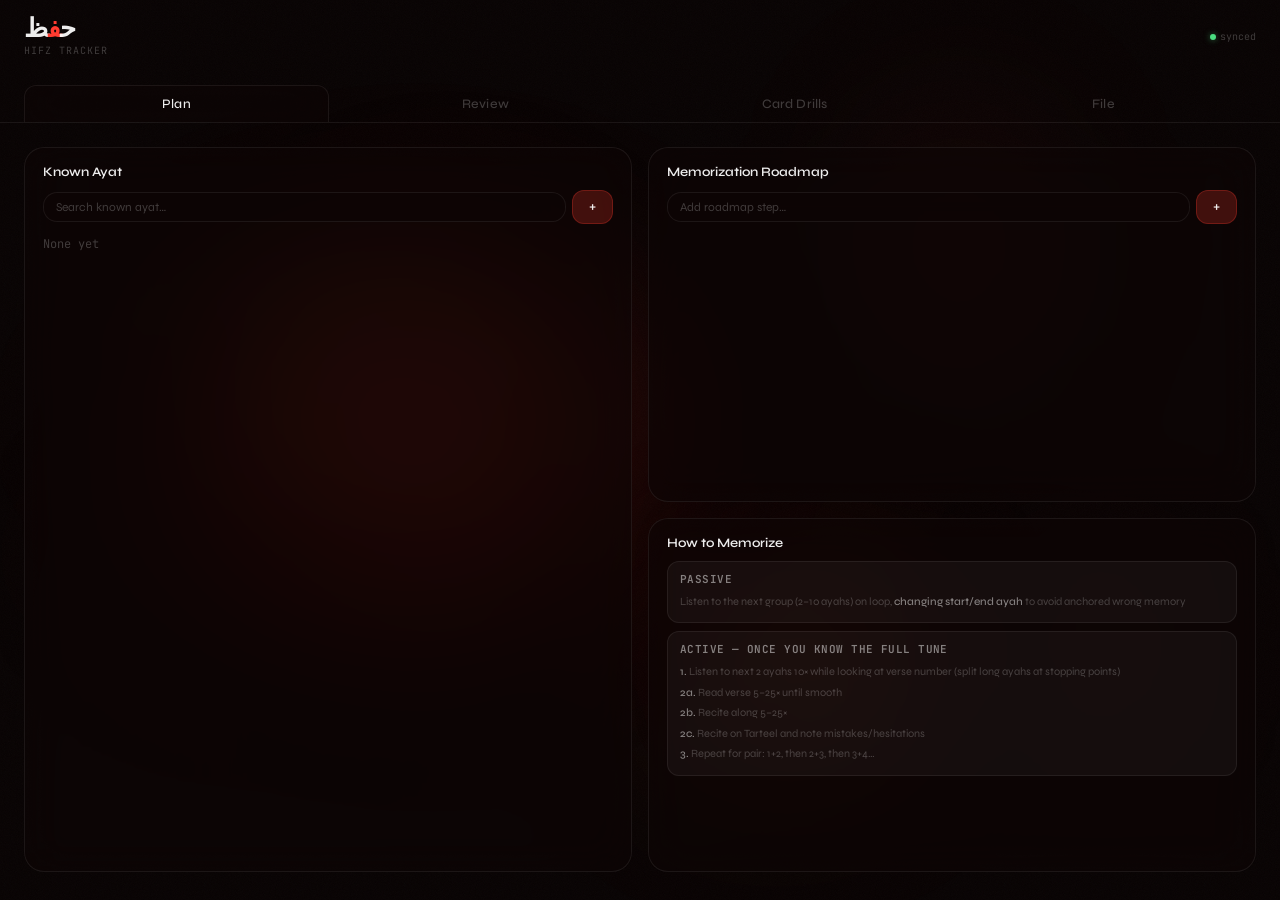
==== index.html @ 37524b98 "Add files via upload" ====
<!DOCTYPE html>
<html lang="en">

<head>
  <meta charset="UTF-8" />
  <meta name="viewport" content="width=device-width,initial-scale=1" />
  <title>Hifdh Tracker</title>
  <link
    href="https://fonts.googleapis.com/css2?family=Syne:wght@400;500;600;700;800&family=JetBrains+Mono:wght@400;500&family=Noto+Naskh+Arabic:wght@400;500;600&display=swap"
    rel="stylesheet" />
  <style>
    * {
      box-sizing: border-box;
      margin: 0;
      padding: 0
    }

    :root {
      --red: #ff3b30;
      --gold: #f5a623;
      --red-dim: rgba(255, 59, 48, 0.15);
      --red-glow: rgba(255, 59, 48, 0.4);
      --gold-dim: rgba(245, 166, 35, 0.15);
      --gold-glow: rgba(245, 166, 35, 0.4);
      --glass: rgba(14, 6, 6, 0.6);
      --glass-hover: rgba(20, 8, 8, 0.72);
      --glass-border: rgba(255, 255, 255, 0.07);
      --glass-hi: rgba(255, 255, 255, 0.11);
      --surf: rgba(255, 255, 255, 0.04);
      --surf2: rgba(255, 255, 255, 0.07);
      --text: rgba(255, 255, 255, 0.93);
      --text-dim: rgba(255, 255, 255, 0.48);
      --text-muted: rgba(255, 255, 255, 0.22);
      --done-bg: rgba(255, 59, 48, 0.09);
      --done-border: rgba(255, 59, 48, 0.26);
      --done-text: rgba(255, 150, 140, 0.95);
      --next-bg: rgba(245, 166, 35, 0.09);
      --next-border: rgba(245, 166, 35, 0.28);
      --next-text: rgba(255, 220, 100, 0.9);
      --both-bg: rgba(200, 80, 30, 0.1);
      --both-border: rgba(220, 110, 50, 0.3);
      --font: 'Syne', sans-serif;
      --mono: 'JetBrains Mono', monospace;
      --arabic: 'Noto Naskh Arabic', serif;
      --radius: 20px;
    }

    html,
    body {
      min-height: 100vh;
      background: #080303;
      color: var(--text);
      font-family: var(--font);
      -webkit-font-smoothing: antialiased
    }

    /* ── BG ── */
    #bg {
      position: fixed;
      inset: 0;
      z-index: 0;
      overflow: hidden;
      pointer-events: none
    }

    .orb {
      position: absolute;
      border-radius: 50%;
      filter: blur(85px);
      will-change: transform
    }

    .o1 {
      width: 680px;
      height: 460px;
      background: radial-gradient(ellipse, rgba(255, 59, 48, 0.22) 0%, transparent 68%)
    }

    .o2 {
      width: 460px;
      height: 560px;
      background: radial-gradient(ellipse, rgba(180, 20, 10, 0.16) 0%, transparent 68%)
    }

    .o3 {
      width: 400px;
      height: 320px;
      background: radial-gradient(ellipse, rgba(255, 90, 35, 0.13) 0%, transparent 68%)
    }

    .o4 {
      width: 280px;
      height: 400px;
      background: radial-gradient(ellipse, rgba(255, 59, 48, 0.1) 0%, transparent 68%)
    }

    .o5 {
      width: 240px;
      height: 260px;
      background: radial-gradient(ellipse, rgba(200, 30, 10, 0.12) 0%, transparent 68%)
    }

    .o6 {
      width: 380px;
      height: 260px;
      background: radial-gradient(ellipse, rgba(255, 120, 50, 0.1) 0%, transparent 68%)
    }

    .o7 {
      width: 180px;
      height: 280px;
      background: radial-gradient(ellipse, rgba(220, 40, 20, 0.1) 0%, transparent 68%)
    }

    .o8 {
      width: 520px;
      height: 280px;
      background: radial-gradient(ellipse, rgba(140, 12, 4, 0.09) 0%, transparent 68%)
    }

    @keyframes ob1 {

      0%,
      100% {
        transform: translate(0, 0) scale(1)
      }

      30% {
        transform: translate(90px, -60px) scale(1.12)
      }

      65% {
        transform: translate(-55px, 90px) scale(0.91)
      }
    }

    @keyframes ob2 {

      0%,
      100% {
        transform: translate(0, 0) scale(1)
      }

      38% {
        transform: translate(-75px, 65px) scale(1.1)
      }

      72% {
        transform: translate(65px, -50px) scale(0.94)
      }
    }

    @keyframes ob3 {

      0%,
      100% {
        transform: translate(0, 0) scale(1)
      }

      28% {
        transform: translate(70px, -80px) scale(1.08)
      }

      62% {
        transform: translate(-90px, 50px) scale(0.96)
      }
    }

    @keyframes ob4 {

      0%,
      100% {
        transform: translate(0, 0) scale(1)
      }

      45% {
        transform: translate(-60px, 75px) scale(1.07)
      }

      80% {
        transform: translate(80px, -35px) scale(0.95)
      }
    }

    @keyframes ob5 {

      0%,
      100% {
        transform: translate(0, 0) scale(1)
      }

      35% {
        transform: translate(55px, 70px) scale(1.09)
      }

      70% {
        transform: translate(-70px, -55px) scale(0.94)
      }
    }

    @keyframes ob6 {

      0%,
      100% {
        transform: translate(0, 0) scale(1)
      }

      42% {
        transform: translate(-85px, -60px) scale(1.06)
      }

      75% {
        transform: translate(60px, 80px) scale(0.97)
      }
    }

    @keyframes ob7 {

      0%,
      100% {
        transform: translate(0, 0) scale(1)
      }

      50% {
        transform: translate(65px, -80px) scale(1.1)
      }
    }
    }

    @keyframes ob8 {

      0%,
      100% {
        transform: translate(0, 0) scale(1)
      }

      33% {
        transform: translate(-70px, 55px) scale(1.05)
      }

      68% {
        transform: translate(90px, -45px) scale(0.93)
      }
    }

    .grain {
      position: fixed;
      inset: 0;
      z-index: 0;
      opacity: 0.03;
      pointer-events: none;
      background-image: url("data:image/svg+xml,%3Csvg viewBox='0 0 256 256' xmlns='http://www.w3.org/2000/svg'%3E%3Cfilter id='n'%3E%3CfeTurbulence type='fractalNoise' baseFrequency='0.9' numOctaves='4' stitchTiles='stitch'/%3E%3C/filter%3E%3Crect width='100%25' height='100%25' filter='url(%23n)'/%3E%3C/svg%3E");
      background-size: 200px 200px
    }

    /* ── APP ── */
    #app {
      position: relative;
      z-index: 1;
      min-height: 100vh;
      display: flex;
      flex-direction: column
    }

    /* ── TOPBAR ── */
    #topbar {
      display: flex;
      align-items: center;
      justify-content: space-between;
      padding: 16px 24px 0;
      gap: 16px;
      flex-wrap: wrap
    }

    .logo {
      display: flex;
      flex-direction: column;
      gap: 2px
    }

    .logo-title {
      font-size: 26px;
      font-weight: 800;
      letter-spacing: -0.03em;
      line-height: 1
    }

    .logo-accent {
      color: var(--red)
    }

    .logo-sub {
      font-size: 10px;
      font-family: var(--mono);
      color: var(--text-muted);
      letter-spacing: 0.1em;
      text-transform: uppercase
    }

    .topbar-right {
      display: flex;
      align-items: center;
      gap: 8px;
      flex-wrap: wrap
    }

    .file-status {
      font-size: 10px;
      font-family: var(--mono);
      color: var(--text-muted);
      white-space: nowrap
    }

    .dot-saved {
      display: inline-block;
      width: 6px;
      height: 6px;
      border-radius: 50%;
      background: #4ade80;
      margin-right: 4px;
      box-shadow: 0 0 6px rgba(74, 222, 128, 0.5)
    }

    .dot-unsaved {
      display: inline-block;
      width: 6px;
      height: 6px;
      border-radius: 50%;
      background: var(--red);
      margin-right: 4px;
      animation: bpulse 1.5s ease infinite
    }

    @keyframes bpulse {

      0%,
      100% {
        opacity: 1
      }

      50% {
        opacity: 0.4
      }
    }

    /* ── TABS (full width, v1 style) ── */
    #tabs {
      display: flex;
      gap: 4px;
      padding: 16px 24px 0;
      border-bottom: 0.5px solid var(--glass-border);
      margin-top: 12px
    }

    .tab {
      flex: 1;
      text-align: center;
      padding: 10px 18px;
      font-size: 13px;
      font-weight: 500;
      border-radius: 12px 12px 0 0;
      border: 0.5px solid transparent;
      border-bottom: none;
      cursor: pointer;
      color: var(--text-muted);
      background: transparent;
      transition: all 0.2s;
      letter-spacing: 0.01em;
      white-space: nowrap
    }

    .tab:hover {
      color: var(--text-dim);
      background: var(--surf)
    }

    .tab.active {
      color: var(--text);
      background: var(--glass);
      border-color: var(--glass-border);
      border-bottom-color: transparent;
      backdrop-filter: blur(20px);
      -webkit-backdrop-filter: blur(20px)
    }

    /* ── CONTENT ── */
    #content {
      flex: 1;
      padding: 24px;
      display: flex;
      flex-direction: column;
      box-sizing: border-box
    }

    .section {
      display: none;
      opacity: 0;
      transform: translateY(8px);
      transition: opacity 0.28s ease, transform 0.28s ease
    }

    .section.active {
      display: flex;
      flex-direction: column;
      flex: 1;
      animation: secIn 0.3s cubic-bezier(0.34, 1.1, 0.64, 1) both
    }

    @keyframes secIn {
      from {
        opacity: 0;
        transform: translateY(10px)
      }

      to {
        opacity: 1;
        transform: translateY(0)
      }
    }

    /* ── GLASS INPUTS / SELECTS ── */
    .ginput {
      padding: 9px 14px;
      font-size: 13px;
      font-family: var(--font);
      background: var(--glass);
      border: 0.5px solid var(--glass-border);
      border-radius: 14px;
      color: var(--text);
      outline: none;
      backdrop-filter: blur(20px);
      -webkit-backdrop-filter: blur(20px);
      transition: border-color 0.2s
    }

    .ginput::placeholder {
      color: var(--text-muted)
    }

    .ginput:focus {
      border-color: rgba(255, 59, 48, 0.4)
    }

    .gselect-wrap {
      position: relative
    }

    .gselect-btn {
      display: flex;
      align-items: center;
      justify-content: space-between;
      gap: 8px;
      padding: 9px 14px;
      font-size: 13px;
      font-family: var(--font);
      background: var(--glass);
      border: 0.5px solid var(--glass-border);
      border-radius: 14px;
      color: var(--text);
      cursor: pointer;
      backdrop-filter: blur(20px);
      -webkit-backdrop-filter: blur(20px);
      transition: border-color 0.2s;
      min-width: 130px;
      user-select: none
    }

    .gselect-btn svg {
      width: 12px;
      height: 12px;
      opacity: 0.5;
      transition: transform 0.2s;
      flex-shrink: 0
    }

    .gselect-btn.open svg {
      transform: rotate(180deg)
    }

    .gselect-dropdown {
      position: absolute;
      top: calc(100% + 6px);
      left: 0;
      right: 0;
      z-index: 200;
      background: rgba(12, 4, 4, 0.92);
      border: 0.5px solid var(--glass-border);
      border-radius: 14px;
      overflow: hidden;
      backdrop-filter: blur(40px) saturate(1.6);
      -webkit-backdrop-filter: blur(40px) saturate(1.6);
      transform-origin: top center;
      transform: scaleY(0) translateY(-4px);
      opacity: 0;
      transition: transform 0.2s cubic-bezier(0.32, 0.72, 0, 1), opacity 0.15s;
      pointer-events: none;
      box-shadow: 0 8px 32px rgba(0, 0, 0, 0.5), inset 0 1px 0 rgba(255, 255, 255, 0.06)
    }

    .gselect-dropdown.open {
      transform: scaleY(1) translateY(0);
      opacity: 1;
      pointer-events: all
    }

    .gselect-opt {
      padding: 10px 14px;
      font-size: 13px;
      font-family: var(--font);
      color: var(--text-dim);
      cursor: pointer;
      transition: background 0.1s, color 0.1s
    }

    .gselect-opt:hover {
      background: var(--surf2);
      color: var(--text)
    }

    .gselect-opt.selected {
      color: var(--text);
      background: var(--surf)
    }

    .gselect-opt+.gselect-opt {
      border-top: 0.5px solid rgba(255, 255, 255, 0.04)
    }

    /* ── BUTTONS ── */
    .btn {
      display: inline-flex;
      align-items: center;
      gap: 6px;
      padding: 8px 16px;
      border-radius: 12px;
      border: 0.5px solid var(--glass-border);
      background: var(--surf);
      color: var(--text-dim);
      font-size: 12px;
      font-family: var(--mono);
      cursor: pointer;
      transition: all 0.15s;
      white-space: nowrap
    }

    .btn:hover {
      background: var(--surf2);
      color: var(--text);
      border-color: rgba(255, 255, 255, 0.12)
    }

    .btn:active {
      transform: scale(0.97)
    }

    .btn.primary {
      border-color: var(--done-border);
      background: rgba(255, 59, 48, 0.22);
      color: var(--text);
      font-weight: 500
    }

    .btn.primary:hover {
      background: rgba(255, 59, 48, 0.32)
    }

    /* ── DIVIDER ── */
    .divider {
      height: 0.5px;
      background: linear-gradient(90deg, transparent, var(--glass-border), transparent);
      margin: 1rem 0
    }

    /* ── PILL ── */
    .gpill {
      font-family: var(--mono);
      font-size: 11px;
      padding: 5px 12px;
      border-radius: 100px;
      border: 0.5px solid var(--glass-border);
      background: var(--glass);
      color: var(--text-dim);
      backdrop-filter: blur(12px);
      -webkit-backdrop-filter: blur(12px);
      white-space: nowrap
    }

    .gpill b {
      color: var(--text);
      font-weight: 500;
      margin-right: 3px
    }

    .gpill.red {
      border-color: var(--done-border);
      background: var(--done-bg);
      color: rgba(255, 140, 134, 0.85)
    }

    .gpill.red b {
      color: #ff8880
    }

    .gpill.yellow {
      border-color: var(--next-border);
      background: var(--next-bg);
      color: var(--next-text)
    }

    /* ── PAGE CARDS ── */
    .pages-header {
      display: flex;
      align-items: center;
      justify-content: space-between;
      margin-bottom: 1rem;
      flex-wrap: wrap;
      gap: 8px
    }

    .pills-row {
      display: flex;
      gap: 6px;
      flex-wrap: wrap
    }

    .controls-row {
      display: flex;
      gap: 8px;
      margin-bottom: 1rem;
      flex-wrap: wrap;
      align-items: center
    }

    .page-grid {
      display: grid;
      grid-template-columns: repeat(auto-fill, minmax(180px, 1fr));
      gap: 10px
    }

    /* breathing idle - 2px only, no movement */
    @keyframes breathe {

      0%,
      100% {
        transform: translateY(var(--hover-lift, 0px))
      }

      50% {
        transform: translateY(calc(var(--hover-lift, 0px) - 2px))
      }
    }

    .pcard {
      position: relative;
      border-radius: var(--radius);
      border: 0.5px solid var(--glass-border);
      background: var(--glass);
      backdrop-filter: blur(24px) saturate(1.4);
      -webkit-backdrop-filter: blur(24px) saturate(1.4);
      padding: 14px 16px 13px;
      /* color transitions */
      transition:
        border-color 0.45s ease,
        background 0.45s ease,
        box-shadow 0.45s ease,
        transform 0.18s ease;
      overflow: hidden;
      user-select: none;
      /* breathing */
      animation: breathe var(--bd, 7s) ease-in-out var(--bdelay, 0s) infinite;
      will-change: transform;
    }

    .pcard::before {
      content: '';
      position: absolute;
      inset: 0;
      border-radius: inherit;
      background: linear-gradient(135deg, rgba(255, 255, 255, 0.055) 0%, transparent 55%);
      pointer-events: none;
      z-index: 1
    }

    .pcard::after {
      content: '';
      position: absolute;
      top: 0;
      left: 0;
      right: 0;
      height: 1px;
      background: linear-gradient(90deg, transparent, var(--glass-hi), transparent);
      pointer-events: none;
      z-index: 2;
      transition: background 0.45s ease
    }

    .pcard:hover {
      --hover-lift: -4px;
      border-color: rgba(255, 255, 255, 0.13);
      background: var(--glass-hover);
      box-shadow: 0 8px 28px rgba(0, 0, 0, 0.28)
    }

    .pcard:active {
      transform: translateY(2px) scale(0.98)
    }

    /* state: red dot only */
    .pcard.state-red {
      border-color: var(--done-border);
      background: var(--done-bg);
      box-shadow: 0 0 20px rgba(255, 59, 48, 0.08)
    }

    .pcard.state-red::after {
      background: linear-gradient(90deg, transparent, rgba(255, 59, 48, 0.28), transparent)
    }

    .pcard.state-red .pnum {
      color: var(--done-text)
    }

    .pcard.state-red .pverses {
      color: rgba(255, 160, 155, 0.7)
    }

    .pcard.state-red .pln {
      background: rgba(255, 59, 48, 0.08);
      border-color: rgba(255, 59, 48, 0.14);
      color: rgba(255, 140, 134, 0.6)
    }

    /* state: gold dot only */
    .pcard.state-gold {
      border-color: var(--next-border);
      background: var(--next-bg);
      box-shadow: 0 0 20px rgba(245, 166, 35, 0.08)
    }

    .pcard.state-gold::after {
      background: linear-gradient(90deg, transparent, rgba(245, 166, 35, 0.28), transparent)
    }

    .pcard.state-gold .pnum {
      color: var(--next-text)
    }

    .pcard.state-gold .pverses {
      color: rgba(245, 200, 120, 0.7)
    }

    .pcard.state-gold .pln {
      background: rgba(245, 166, 35, 0.08);
      border-color: rgba(245, 166, 35, 0.18);
      color: rgba(245, 200, 80, 0.65)
    }

    /* state: both — gold left, red right gradient */
    .pcard.state-both {
      border-color: rgba(230, 130, 55, 0.42);
      background: linear-gradient(135deg, rgba(245, 166, 35, 0.13) 0%, rgba(255, 59, 48, 0.13) 100%);
      box-shadow: 0 0 28px rgba(220, 100, 40, 0.14)
    }

    .pcard.state-both::after {
      background: linear-gradient(90deg, rgba(245, 166, 35, 0.45) 0%, rgba(255, 59, 48, 0.45) 100%)
    }

    .pcard.state-both .pnum {
      color: rgba(255, 210, 150, 0.95)
    }

    .pcard.state-both .pverses {
      color: rgba(245, 185, 120, 0.7)
    }

    /* card internals */
    .pcard-top {
      display: flex;
      justify-content: space-between;
      align-items: flex-start;
      margin-bottom: 7px;
      position: relative;
      z-index: 3
    }

    .pnum {
      font-size: 19px;
      font-weight: 700;
      letter-spacing: -0.02em;
      color: var(--text);
      line-height: 1;
      transition: color 0.45s
    }

    .pdots {
      display: flex;
      gap: 7px;
      align-items: center
    }

    /* dots */
    .dot-gold,
    .dot-red {
      width: 16px;
      height: 16px;
      border-radius: 50%;
      cursor: pointer;
      position: relative;
      z-index: 5;
      border: 1.5px solid;
      flex-shrink: 0;
      transition: background 0.22s, box-shadow 0.22s, border-color 0.22s, transform 0.15s
    }

    .dot-gold {
      border-color: rgba(245, 166, 35, 0.4);
      background: transparent
    }

    .dot-gold:hover {
      transform: scale(1.15);
      border-color: rgba(245, 166, 35, 0.8)
    }

    .dot-gold.on {
      background: var(--gold);
      border-color: var(--gold);
      box-shadow: 0 0 8px var(--gold-glow)
    }

    .dot-red {
      border-color: rgba(255, 59, 48, 0.4);
      background: transparent
    }

    .dot-red:hover {
      transform: scale(1.15);
      border-color: rgba(255, 59, 48, 0.8)
    }

    .dot-red.on {
      background: var(--red);
      border-color: var(--red);
      box-shadow: 0 0 8px var(--red-glow)
    }

    .pverses {
      font-size: 12px;
      color: var(--text-dim);
      margin-bottom: 10px;
      line-height: 1.5;
      position: relative;
      z-index: 3;
      transition: color 0.45s
    }

    .pcard-bottom {
      display: flex;
      align-items: center;
      justify-content: space-between;
      position: relative;
      z-index: 3
    }

    .pln {
      font-family: var(--mono);
      font-size: 10px;
      color: var(--text-muted);
      background: var(--surf);
      border: 0.5px solid rgba(255, 255, 255, 0.06);
      border-radius: 7px;
      padding: 3px 8px;
      line-height: 1.4;
      transition: all 0.45s
    }

    .pedit-btn {
      font-family: var(--mono);
      font-size: 10px;
      color: var(--text-muted);
      background: var(--surf);
      border: 0.5px solid rgba(255, 255, 255, 0.06);
      border-radius: 7px;
      padding: 3px 8px;
      line-height: 1.4;
      cursor: pointer;
      transition: all 0.15s;
      position: relative;
      z-index: 5
    }

    .pedit-btn:hover {
      color: var(--text);
      background: var(--surf2);
      border-color: rgba(255, 255, 255, 0.12)
    }

    .edit-hint {
      font-size: 10px;
      font-family: var(--mono);
      color: var(--text-muted);
      text-align: center;
      margin-top: .75rem;
      letter-spacing: .04em
    }

    .reset-bar {
      margin-top: 1.25rem;
      text-align: center;
      font-family: var(--mono);
      font-size: 11px;
      color: var(--text-muted);
      min-height: 20px;
      letter-spacing: .04em;
      transition: color .3s
    }

    .reset-bar.all-done {
      color: var(--red);
      text-shadow: 0 0 10px var(--red-glow)
    }

    .empty {
      grid-column: 1/-1;
      text-align: center;
      padding: 3rem;
      color: var(--text-muted);
      font-family: var(--mono);
      font-size: 12px
    }

    .pcard {
      animation: breathe var(--bd, 7s) ease-in-out var(--bdel, 0s) infinite
    }

    /* ── MODAL ── */
    .modal-backdrop {
      position: fixed;
      inset: 0;
      z-index: 500;
      background: rgba(0, 0, 0, 0.7);
      backdrop-filter: blur(8px);
      -webkit-backdrop-filter: blur(8px);
      display: none;
      align-items: center;
      justify-content: center;
      padding: 20px
    }

    .modal-backdrop.open {
      display: flex
    }

    .modal {
      width: 100%;
      max-width: 440px;
      border-radius: 24px;
      border: 0.5px solid var(--glass-border);
      background: rgba(12, 4, 4, 0.92);
      backdrop-filter: blur(40px);
      -webkit-backdrop-filter: blur(40px);
      padding: 24px;
      box-shadow: 0 24px 80px rgba(0, 0, 0, 0.6), inset 0 1px 0 rgba(255, 255, 255, 0.07)
    }

    .modal-title {
      font-size: 16px;
      font-weight: 600;
      margin-bottom: 16px;
      color: var(--text)
    }

    .modal-field {
      margin-bottom: 12px
    }

    .modal-label {
      font-size: 11px;
      font-family: var(--mono);
      color: var(--text-muted);
      letter-spacing: .06em;
      text-transform: uppercase;
      margin-bottom: 5px
    }

    .modal-input {
      width: 100%;
      padding: 9px 14px;
      font-size: 13px;
      font-family: var(--mono);
      background: var(--surf);
      border: 0.5px solid var(--glass-border);
      border-radius: 12px;
      color: var(--text);
      outline: none
    }

    .modal-input:focus {
      border-color: rgba(255, 59, 48, 0.4)
    }

    .modal-input option {
      background: #0e0505
    }

    .modal-row {
      display: flex;
      gap: 8px
    }

    .modal-row .modal-field {
      flex: 1
    }

    .modal-actions {
      display: flex;
      gap: 8px;
      margin-top: 16px
    }

    .modal-save {
      flex: 1;
      padding: 9px;
      border-radius: 12px;
      border: none;
      background: rgba(255, 59, 48, 0.25);
      color: var(--text);
      font-size: 12px;
      font-family: var(--mono);
      cursor: pointer;
      transition: background .15s
    }

    .modal-save:hover {
      background: rgba(255, 59, 48, 0.4)
    }

    .modal-cancel {
      padding: 9px 14px;
      border-radius: 12px;
      border: 0.5px solid var(--glass-border);
      background: transparent;
      color: var(--text-muted);
      font-size: 12px;
      font-family: var(--mono);
      cursor: pointer
    }

    .modal-delete {
      padding: 9px 12px;
      border-radius: 12px;
      border: 0.5px solid rgba(255, 59, 48, 0.2);
      background: rgba(255, 59, 48, 0.08);
      color: rgba(255, 120, 110, 0.85);
      font-size: 12px;
      font-family: var(--mono);
      cursor: pointer
    }

    .modal-note {
      font-size: 11px;
      font-family: var(--mono);
      color: var(--red);
      margin-top: 8px;
      display: none
    }

    /* ── FAWATIH ── */
    .fawatih-controls {
      display: flex;
      gap: 8px;
      margin-bottom: 1.25rem;
      flex-wrap: wrap;
      align-items: center
    }

    .fawatih-progress {
      font-size: 12px;
      font-family: var(--mono);
      color: var(--text-muted)
    }

    .card-deck {
      display: flex;
      justify-content: center;
      align-items: center;
      min-height: 300px;
      perspective: 1000px
    }

    .flashcard {
      width: min(540px, 90vw);
      height: min(310px, 40vw);
      min-height: 220px;
      position: relative;
      cursor: pointer;
      transform-style: preserve-3d;
      transition: transform 0.5s cubic-bezier(0.4, 0, 0.2, 1)
    }

    .flashcard.flipped {
      transform: rotateY(180deg)
    }

    .fc-face {
      position: absolute;
      inset: 0;
      border-radius: 28px;
      border: 0.5px solid var(--glass-border);
      background: var(--glass);
      backdrop-filter: blur(28px) saturate(1.5);
      -webkit-backdrop-filter: blur(28px) saturate(1.5);
      backface-visibility: hidden;
      -webkit-backface-visibility: hidden;
      display: flex;
      flex-direction: column;
      align-items: center;
      justify-content: center;
      padding: 24px;
      overflow: hidden
    }

    .fc-face::before {
      content: '';
      position: absolute;
      inset: 0;
      border-radius: inherit;
      background: linear-gradient(135deg, rgba(255, 255, 255, 0.055) 0%, transparent 55%);
      pointer-events: none
    }

    .fc-face::after {
      content: '';
      position: absolute;
      top: 0;
      left: 0;
      right: 0;
      height: 1px;
      background: linear-gradient(90deg, transparent, var(--glass-hi), transparent)
    }

    .fc-back {
      transform: rotateY(180deg)
    }

    .fc-num {
      font-size: 64px;
      font-weight: 800;
      letter-spacing: -0.04em;
      color: var(--text);
      line-height: 1
    }

    .fc-num .accent {
      color: var(--red)
    }

    .fc-surah-name {
      font-size: 20px;
      font-weight: 600;
      color: var(--text);
      margin-bottom: 6px;
      text-align: center
    }

    .fc-arabic {
      font-family: var(--arabic);
      font-size: 18px;
      color: var(--text-dim);
      margin-bottom: 8px;
      text-align: center;
      direction: rtl
    }

    .fc-opening {
      font-size: 12px;
      font-family: var(--mono);
      color: var(--text-muted);
      text-align: center;
      line-height: 1.6;
      max-width: 260px
    }

    .fc-hint {
      position: absolute;
      bottom: 14px;
      font-size: 10px;
      font-family: var(--mono);
      color: var(--text-muted);
      letter-spacing: .06em
    }

    .fc-nav {
      display: flex;
      justify-content: center;
      gap: 12px;
      margin-top: 1.5rem;
      flex-wrap: wrap
    }

    .fc-score {
      margin-top: 1rem;
      text-align: center
    }

    .fc-score-inner {
      display: inline-flex;
      gap: 12px;
      padding: 8px 16px;
      border-radius: 100px;
      border: 0.5px solid var(--glass-border);
      background: var(--glass)
    }

    .score-known {
      font-size: 12px;
      font-family: var(--mono);
      color: #4ade80
    }

    .score-unknown {
      font-size: 12px;
      font-family: var(--mono);
      color: var(--red)
    }

    /* ── PLAN ── */
    .plan-grid {
      display: grid;
      grid-template-columns: 1fr 1fr;
      grid-template-rows: 1fr 1fr;
      gap: 16px;
      height: calc(100dvh - 175px)
    }

    .plan-grid>.plan-box:nth-child(1) {
      grid-row: 1 / 3
    }

    .plan-grid>.plan-box:nth-child(3) {
      grid-column: 2;
      grid-row: 2
    }

    @media(max-width:700px) {
      .plan-grid {
        grid-template-columns: 1fr
      }

      .plan-grid>.plan-box:nth-child(1) {
        grid-row: auto
      }

      .plan-grid>.plan-box:nth-child(3) {
        grid-column: auto;
        grid-row: auto
      }
    }

    .plan-box {
      border-radius: var(--radius);
      border: 0.5px solid var(--glass-border);
      background: var(--glass);
      backdrop-filter: blur(20px);
      -webkit-backdrop-filter: blur(20px);
      padding: 16px 18px;
      display: flex;
      flex-direction: column
    }

    .plan-box-title {
      font-size: 13px;
      font-weight: 600;
      color: var(--text);
      margin-bottom: 10px;
      display: flex;
      align-items: center;
      gap: 8px
    }

    .plan-box-title span {
      font-size: 10px;
      font-family: var(--mono);
      color: var(--text-muted);
      letter-spacing: .06em;
      text-transform: uppercase;
      font-weight: 400
    }

    .ayah-list {
      display: flex;
      flex-direction: column;
      gap: 4px;
      max-height: 200px;
      overflow-y: auto
    }

    .ayah-list::-webkit-scrollbar {
      width: 3px
    }

    .ayah-list::-webkit-scrollbar-thumb {
      background: rgba(255, 255, 255, 0.1);
      border-radius: 2px
    }

    .ayah-item {
      display: flex;
      align-items: center;
      justify-content: space-between;
      padding: 6px 10px;
      border-radius: 10px;
      font-size: 12px;
      background: var(--surf);
      cursor: default;
      transition: background 0.15s
    }

    .ayah-item:hover {
      background: var(--surf2)
    }

    .ayah-item.shift-selected {
      background: rgba(255,59,48,0.1);
      border: 0.5px solid rgba(255,59,48,0.2)
    }

    .ayah-ref {
      font-family: var(--mono);
      color: var(--text-dim);
      flex: 1
    }

    .ayah-dot {
      display: inline-block;
      width: 10px;
      height: 10px;
      border-radius: 50%;
      flex-shrink: 0;
      margin-left: 10px;
      cursor: pointer;
      border: 1.5px solid;
      transition: transform 0.15s, box-shadow 0.15s
    }

    .ayah-dot:hover { transform: scale(1.25) }

    .ayah-dot-qiraat {
      background: var(--red);
      border-color: var(--red);
      box-shadow: 0 0 6px rgba(255,59,48,0.5)
    }

    .ayah-dot-memory {
      background: transparent;
      border-color: rgba(255,255,255,0.35)
    }

    /* Ayah edit modal */
    .ayah-edit-modal-backdrop {
      position: fixed;
      inset: 0;
      z-index: 600;
      background: rgba(0,0,0,0.7);
      backdrop-filter: blur(8px);
      -webkit-backdrop-filter: blur(8px);
      display: none;
      align-items: center;
      justify-content: center;
      padding: 20px
    }

    .ayah-edit-modal-backdrop.open { display: flex }

    .ayah-edit-modal {
      width: 100%;
      max-width: 400px;
      border-radius: 24px;
      border: 0.5px solid var(--glass-border);
      background: rgba(12,4,4,0.95);
      backdrop-filter: blur(40px);
      -webkit-backdrop-filter: blur(40px);
      padding: 22px;
      box-shadow: 0 24px 80px rgba(0,0,0,0.6), inset 0 1px 0 rgba(255,255,255,0.07)
    }

    .aem-title {
      font-size: 14px;
      font-weight: 600;
      color: var(--text);
      margin-bottom: 14px
    }

    .aem-ref-display {
      font-family: var(--mono);
      font-size: 13px;
      color: var(--text-dim);
      background: var(--surf);
      border: 0.5px solid var(--glass-border);
      border-radius: 10px;
      padding: 8px 12px;
      margin-bottom: 12px
    }

    .aem-type-row {
      display: flex;
      gap: 8px;
      margin-bottom: 14px
    }

    .aem-type-btn {
      flex: 1;
      padding: 8px;
      border-radius: 10px;
      border: 0.5px solid var(--glass-border);
      background: transparent;
      color: var(--text-muted);
      font-size: 12px;
      font-family: var(--mono);
      cursor: pointer;
      transition: all 0.15s;
      text-align: center
    }

    .aem-type-btn:hover { background: var(--surf); color: var(--text-dim) }

    .aem-type-btn.active-qiraat {
      border-color: var(--done-border);
      background: var(--done-bg);
      color: var(--done-text)
    }

    .aem-type-btn.active-memory {
      border-color: rgba(255,255,255,0.2);
      background: rgba(255,255,255,0.06);
      color: var(--text)
    }

    .aem-text-field {
      width: 100%;
      padding: 8px 12px;
      font-size: 12px;
      font-family: var(--mono);
      background: var(--surf);
      border: 0.5px solid var(--glass-border);
      border-radius: 10px;
      color: var(--text);
      outline: none;
      margin-bottom: 14px
    }

    .aem-text-field:focus { border-color: rgba(255,59,48,0.4) }

    .aem-actions {
      display: flex;
      gap: 8px
    }

    /* Add ayah modal (verse input) */
    .add-ayah-modal-backdrop {
      position: fixed;
      inset: 0;
      z-index: 600;
      background: rgba(0,0,0,0.7);
      backdrop-filter: blur(8px);
      -webkit-backdrop-filter: blur(8px);
      display: none;
      align-items: center;
      justify-content: center;
      padding: 20px
    }

    .add-ayah-modal-backdrop.open { display: flex }

    .add-ayah-modal {
      width: 100%;
      max-width: 420px;
      border-radius: 24px;
      border: 0.5px solid var(--glass-border);
      background: rgba(12,4,4,0.95);
      backdrop-filter: blur(40px);
      -webkit-backdrop-filter: blur(40px);
      padding: 22px;
      box-shadow: 0 24px 80px rgba(0,0,0,0.6), inset 0 1px 0 rgba(255,255,255,0.07)
    }

    .aam-title {
      font-size: 14px;
      font-weight: 600;
      color: var(--text);
      margin-bottom: 6px
    }

    .aam-hint {
      font-size: 11px;
      font-family: var(--mono);
      color: var(--text-muted);
      margin-bottom: 14px;
      line-height: 1.6
    }

    .aam-input {
      width: 100%;
      padding: 9px 14px;
      font-size: 13px;
      font-family: var(--mono);
      background: var(--surf);
      border: 0.5px solid var(--glass-border);
      border-radius: 12px;
      color: var(--text);
      outline: none;
      margin-bottom: 10px
    }

    .aam-input:focus { border-color: rgba(255,59,48,0.4) }

    .aam-error {
      font-size: 11px;
      font-family: var(--mono);
      color: var(--red);
      min-height: 16px;
      margin-bottom: 10px
    }

    .aam-loading {
      font-size: 11px;
      font-family: var(--mono);
      color: var(--text-muted);
      min-height: 16px;
      margin-bottom: 10px
    }

    .aam-actions { display: flex; gap: 8px }

    .add-ayah-row {
      display: flex;
      gap: 6px;
      margin-bottom: 8px;
      align-items: center
    }

    .add-ayah-row .ginput {
      flex: 1;
      font-size: 12px;
      padding: 7px 12px
    }

    .plan-steps {
      display: flex;
      flex-direction: column;
      gap: 6px;
      max-height: 260px;
      overflow-y: auto
    }

    .plan-steps::-webkit-scrollbar {
      width: 3px
    }

    .plan-steps::-webkit-scrollbar-thumb {
      background: rgba(255, 255, 255, 0.1);
      border-radius: 2px
    }

    .plan-step {
      display: flex;
      align-items: center;
      gap: 10px;
      padding: 7px 10px;
      border-radius: 10px;
      font-size: 12px;
      background: var(--surf)
    }

    .step-num {
      font-family: var(--mono);
      font-size: 10px;
      color: var(--text-muted);
      min-width: 18px
    }

    .step-text {
      color: var(--text-dim);
      flex: 1
    }

    .plan-step.next-mem {
      background: var(--done-bg);
      border: 0.5px solid var(--done-border)
    }

    .plan-step.next-mem .step-text {
      color: var(--done-text)
    }

    .plan-step.next-mem .step-num {
      color: rgba(255, 140, 134, 0.6)
    }

    .memorize-steps {
      display: flex;
      flex-direction: column;
      gap: 8px
    }

    /* roadmap edit controls */
    .step-del {
      font-family: var(--mono);
      font-size: 10px;
      color: var(--text-muted);
      cursor: pointer;
      padding: 2px 5px;
      border-radius: 5px;
      flex-shrink: 0;
      opacity: 0;
      transition: opacity 0.15s, color 0.15s
    }

    .plan-step:hover .step-del {
      opacity: 1
    }

    .step-del:hover {
      color: var(--red)
    }

    .step-next-badge {
      color: rgba(255, 140, 134, 0.7);
      font-size: 10px;
      font-family: var(--mono);
      flex-shrink: 0
    }

    .step-text.editing {
      outline: none;
      border-bottom: 1px solid rgba(255, 59, 48, 0.5);
      color: var(--text);
      caret-color: var(--red)
    }

    .plan-step[draggable="true"] {
      cursor: grab
    }

    .plan-step[draggable="true"]:active {
      cursor: grabbing
    }

    /* ayah delete - removed, handled via modal */

    .mem-phase {
      border-radius: 12px;
      border: 0.5px solid var(--glass-border);
      background: var(--surf);
      padding: 10px 12px
    }

    .mem-phase-title {
      font-size: 11px;
      font-weight: 600;
      color: var(--text-dim);
      margin-bottom: 6px;
      font-family: var(--mono);
      letter-spacing: .04em;
      text-transform: uppercase
    }

    .mem-step {
      font-size: 11px;
      color: var(--text-muted);
      padding: 2px 0;
      line-height: 1.5
    }

    .mem-step b {
      color: var(--text-dim);
      font-weight: 500
    }

    /* ── REVIEW ── */
    .review-note {
      font-size: 12px;
      font-family: var(--mono);
      color: var(--text-muted);
      padding: 12px 14px;
      border-radius: 12px;
      border: 0.5px solid var(--glass-border);
      background: var(--surf);
      line-height: 1.7;
      margin-bottom: 12px
    }

    .sec-label {
      font-size: 11px;
      font-family: var(--mono);
      color: var(--text-muted);
      letter-spacing: 0.08em;
      text-transform: uppercase;
      margin-bottom: 10px
    }

    .sec-label {
      font-size: 11px;
      font-family: var(--mono);
      color: var(--text-muted);
      letter-spacing: .07em;
      text-transform: uppercase;
      margin-bottom: 10px
    }

    /* ── FILE ── */
    .file-section {
      display: flex;
      flex-direction: column;
      gap: 14px;
      max-width: 480px
    }

    .file-status-box {
      border-radius: 16px;
      border: 0.5px solid var(--glass-border);
      background: var(--glass);
      backdrop-filter: blur(20px);
      -webkit-backdrop-filter: blur(20px);
      padding: 16px 20px
    }

    .fs-label {
      font-size: 10px;
      font-family: var(--mono);
      color: var(--text-muted);
      letter-spacing: .08em;
      text-transform: uppercase;
      margin-bottom: 6px
    }

    .fs-val {
      font-size: 14px;
      font-family: var(--mono);
      color: var(--text);
      display: flex;
      align-items: center;
      gap: 8px
    }

    .fbtn {
      display: flex;
      align-items: center;
      gap: 12px;
      padding: 12px 18px;
      border-radius: 14px;
      border: 0.5px solid var(--glass-border);
      background: var(--glass);
      backdrop-filter: blur(20px);
      -webkit-backdrop-filter: blur(20px);
      color: var(--text-dim);
      font-size: 13px;
      font-family: var(--mono);
      cursor: pointer;
      transition: all 0.2s
    }

    .fbtn:hover {
      background: var(--glass-hover);
      color: var(--text);
      border-color: rgba(255, 255, 255, 0.14)
    }

    .fbtn .fbi {
      font-size: 18px;
      flex-shrink: 0
    }

    .fbtn-sub {
      font-size: 10px;
      color: var(--text-muted);
      margin-top: 2px
    }

    .fbtn.danger {
      border-color: rgba(255, 59, 48, 0.2);
      color: rgba(255, 120, 110, 0.8)
    }

    .fbtn.danger:hover {
      background: rgba(255, 59, 48, 0.1)
    }

    /* ── RECENT TABLE ── */
    .rtable-box {
      border-radius: var(--radius);
      border: 0.5px solid var(--glass-border);
      background: var(--glass);
      backdrop-filter: blur(24px) saturate(1.4);
      -webkit-backdrop-filter: blur(24px) saturate(1.4);
      overflow: hidden
    }

    .rtable {
      width: 100%;
      border-collapse: collapse;
      font-size: 12px;
      font-family: var(--mono)
    }

    .rth {
      text-align: left;
      font-size: 10px;
      color: var(--text-muted);
      letter-spacing: .07em;
      text-transform: uppercase;
      padding: 10px 14px 9px;
      border-bottom: 0.5px solid var(--glass-border);
      font-weight: 400;
      white-space: nowrap
    }

    .rtrow {
      transition: background 0.15s
    }

    .rtrow:hover td {
      background: var(--surf2)
    }

    .rtd {
      padding: 9px 14px;
      border-bottom: 0.5px solid rgba(255, 255, 255, 0.04);
      vertical-align: middle
    }

    .rtrow:last-child .rtd {
      border-bottom: none
    }

    .rtpage {
      color: var(--text);
      font-weight: 600;
      white-space: nowrap;
      width: 52px
    }

    .rtverses {
      color: var(--text-dim)
    }

    .rtln {
      color: var(--text-muted);
      white-space: nowrap;
      width: 40px
    }

    ::-webkit-scrollbar {
      width: 4px
    }

    ::-webkit-scrollbar-track {
      background: transparent
    }

    ::-webkit-scrollbar-thumb {
      background: rgba(255, 255, 255, 0.08);
      border-radius: 2px
    }
  </style>
</head>

<body>

  <div id="bg">
    <div class="orb o1"></div>
    <div class="orb o2"></div>
    <div class="orb o3"></div>
    <div class="orb o4"></div>
    <div class="orb o5"></div>
    <div class="orb o6"></div>
    <div class="orb o7"></div>
    <div class="orb o8"></div>
  </div>
  <div class="grain"></div>

  <!-- AYAH EDIT MODAL -->
  <div class="ayah-edit-modal-backdrop" id="ayah-edit-modal">
    <div class="ayah-edit-modal">
      <div class="aem-title">Edit Entry</div>
      <div class="aem-ref-display" id="aem-ref">—</div>
      <div class="modal-label" style="margin-bottom:6px">Type</div>
      <div class="aem-type-row">
        <div class="aem-type-btn active-qiraat" id="aem-btn-qiraat" onclick="aemSetType('qiraat')">● Qiraat</div>
        <div class="aem-type-btn" id="aem-btn-memory" onclick="aemSetType('memory')">○ Memory</div>
      </div>
      <div class="modal-label" style="margin-bottom:6px">Label / Reference</div>
      <input class="aem-text-field" id="aem-text" type="text" placeholder="e.g. 19:1-33" />
      <div class="aem-actions">
        <button class="modal-cancel" onclick="closeAyahEditModal()">Cancel</button>
        <button class="modal-delete" onclick="aemDelete()">Delete</button>
        <button class="modal-save" style="flex:1" onclick="aemSave()">Save</button>
      </div>
    </div>
  </div>

  <!-- ADD AYAH MODAL -->
  <div class="add-ayah-modal-backdrop" id="add-ayah-modal">
    <div class="add-ayah-modal">
      <div class="aam-title">Add Verse(s)</div>
      <div class="aam-hint">Format examples: <span style="color:var(--text-dim)">2:1-6</span> · <span style="color:var(--text-dim)">2:255</span> · <span style="color:var(--text-dim)">1</span> · <span style="color:var(--text-dim)">108-114</span> · <span style="color:var(--text-dim)">19:1-33</span> · <span style="color:var(--text-dim)">2:284-3:20</span></div>
      <input class="aam-input" id="aam-input" type="text" placeholder="e.g. 19:1-33 or 108-114"
        onkeydown="if(event.key==='Enter')submitAddAyah()" />
      <div class="aam-error" id="aam-error"></div>
      <div class="aam-loading" id="aam-loading"></div>
      <div class="aam-actions">
        <button class="modal-cancel" onclick="closeAddAyahModal()">Cancel</button>
        <button class="modal-save" style="flex:1" onclick="submitAddAyah()">Add</button>
      </div>
    </div>
  </div>

  <!-- MODAL -->
  <div class="modal-backdrop" id="modal">
    <div class="modal">
      <div class="modal-title" id="modal-title">Add Page</div>
      <div class="modal-row">
        <div class="modal-field">
          <div class="modal-label">Page #</div>
          <input class="modal-input" id="m-page" type="number" placeholder="e.g. 306" />
        </div>
        <div class="modal-field">
          <div class="modal-label">Lines (* = Full/15)</div>
          <input class="modal-input" id="m-ln" type="text" placeholder="* or 9" />
        </div>
      </div>
      <div class="modal-field">
        <div class="modal-label">Name / Verses</div>
        <input class="modal-input" id="m-verses" type="text" placeholder="e.g. 19:34–50 or Al-Kahf (18)" />
      </div>
      <div class="modal-row">
        <div class="modal-field">
          <div class="modal-label">In prayer?</div>
          <select class="modal-input" id="m-done">
            <option value="false">No</option>
            <option value="true">Yes (@)</option>
          </select>
        </div>
        <div class="modal-field">
          <div class="modal-label">Next up?</div>
          <select class="modal-input" id="m-next">
            <option value="false">No</option>
            <option value="true">Yes</option>
          </select>
        </div>
      </div>
      <div class="modal-note" id="m-note"></div>
      <div class="modal-actions">
        <button class="modal-cancel" onclick="closeModal()">Cancel</button>
        <button class="modal-delete" id="m-del" style="display:none" onclick="deleteFromModal()">Delete</button>
        <button class="modal-save" onclick="saveModal()">Save</button>
      </div>
    </div>
  </div>

  <div id="app">
    <!-- TOPBAR -->
    <div id="topbar">
      <div class="logo">
        <div class="logo-title">ح<span class="logo-accent">ف</span>ظ</div>
        <div class="logo-sub">Hifz Tracker</div>
      </div>
      <div class="topbar-right">
        <span class="file-status" id="file-status"><span class="dot-unsaved"></span>no file</span>
      </div>
    </div>

    <!-- TABS -->
    <div id="tabs">
      <div class="tab active" onclick="switchTab('plan')">Plan</div>
      <div class="tab" onclick="switchTab('review')">Review</div>
      <div class="tab" onclick="switchTab('fawatih')">Card Drills</div>
      <div class="tab" onclick="switchTab('file')">File</div>
    </div>

    <div id="content">

      <!-- PLAN -->
      <div class="section active" id="sec-plan">
        <div class="plan-grid">
          <div class="plan-box">
            <div class="plan-box-title">Known Ayat</div>
            <div class="add-ayah-row">
              <input class="ginput" id="ayah-search-in" placeholder="Search known ayat…"
                style="flex:1;font-size:12px;padding:7px 12px" oninput="filterAyahList()" />
              <button class="btn primary" onclick="openAddAyahModal()" title="Add verses">+</button>
            </div>
            <div class="plan-steps" id="known-ayat-list"></div>
          </div>
          <div class="plan-box">
            <div class="plan-box-title">Memorization Roadmap</div>
            <div class="add-ayah-row">
              <input class="ginput" id="add-step-in" placeholder="Add roadmap step…"
                style="flex:1;font-size:12px;padding:7px 12px" onkeydown="if(event.key==='Enter')addStep()" />
              <button class="btn primary" onclick="addStep()">+</button>
            </div>
            <div class="plan-steps" id="plan-steps-list"></div>
          </div>
          <div class="plan-box">
            <div class="plan-box-title">How to Memorize</div>
            <div class="memorize-steps">
              <div class="mem-phase">
                <div class="mem-phase-title">Passive</div>
                <div class="mem-step">Listen to the next group (2–10 ayahs) on loop, <b>changing start/end ayah</b> to
                  avoid anchored wrong memory</div>
              </div>
              <div class="mem-phase">
                <div class="mem-phase-title">Active — once you know the full tune</div>
                <div class="mem-step"><b>1.</b> Listen to next 2 ayahs 10× while looking at verse number (split long
                  ayahs at stopping points)</div>
                <div class="mem-step"><b>2a.</b> Read verse 5–25× until smooth</div>
                <div class="mem-step"><b>2b.</b> Recite along 5–25×</div>
                <div class="mem-step"><b>2c.</b> Recite on Tarteel and note mistakes/hesitations</div>
                <div class="mem-step"><b>3.</b> Repeat for pair: 1+2, then 2+3, then 3+4…</div>
              </div>
            </div>
          </div>
        </div>
      </div>

      <!-- REVIEW -->
      <div class="section" id="sec-review">
        <div class="sec-label" style="margin-bottom:10px">Last 10 pages memorized</div>
        <div id="recent-grid" style="margin-bottom:20px"></div>

        <div
          style="display:flex;align-items:center;justify-content:space-between;margin-bottom:10px;flex-wrap:wrap;gap:8px">
          <div class="sec-label" style="margin-bottom:0">All pages memorized</div>
          <div style="display:flex;gap:8px;align-items:center;flex-wrap:wrap">
            <input class="ginput" id="rev-search" style="width:150px;padding:7px 12px;font-size:12px" type="text"
              placeholder="Search…" oninput="renderReview()" />
            <div class="gselect-wrap" id="rev-filter-wrap">
              <div class="gselect-btn" id="rev-filter-btn" onclick="toggleSel('rev-filter-wrap')"
                style="min-width:110px;padding:7px 12px;font-size:12px">
                <span id="rev-filter-lbl">All</span>
                <svg viewBox="0 0 24 24" fill="none" stroke="currentColor" stroke-width="2.5">
                  <polyline points="6 9 12 15 18 9" />
                </svg>
              </div>
              <div class="gselect-dropdown" id="rev-filter-dd">
                <div class="gselect-opt selected" onclick="setRevFilter('all','All')">All</div>
                <div class="gselect-opt" onclick="setRevFilter('done','In prayer')">In prayer</div>
                <div class="gselect-opt" onclick="setRevFilter('notdone','Not in prayer')">Not in prayer</div>
                <div class="gselect-opt" onclick="setRevFilter('next','Next up')">Next up</div>
              </div>
            </div>
          </div>
        </div>
        <div class="divider"></div>
        <div class="page-grid" id="review-grid"></div>
        <div class="reset-bar" id="review-reset"></div>
      </div>

      <!-- FAWATIH -->
      <div class="section" id="sec-fawatih">
        <div class="fawatih-controls">
          <button class="btn" onclick="shuffleDeck()">⇄ Shuffle</button>
          <button class="btn" onclick="fMode='all';initDeck()">All 114</button>
          <button class="btn" onclick="fMode='known';initDeck()">Known beginnings</button>
          <button class="btn" onclick="resetScore()">↺ Reset score</button>
        </div>
        <div class="card-deck">
          <div class="flashcard" id="flashcard" onclick="flipCard()">
            <div class="fc-face fc-front">
              <div class="fc-num" id="fc-num">—</div>
              <div id="fc-known-ind" style="font-family:var(--mono);font-size:11px;margin-top:6px">○ not known</div>
              <div class="fc-hint">click to reveal</div>
            </div>
            <div class="fc-face fc-back">
              <div class="fc-surah-name" id="fc-name">—</div>
              <div class="fc-arabic" id="fc-arabic">—</div>
              <div class="fc-opening" id="fc-opening">—</div>
              <div class="fc-hint">click to flip back</div>
            </div>
          </div>
        </div>
        <div class="fc-nav">
          <button class="btn" onclick="prevCard()">← prev</button>
          <button class="btn" style="border-color:rgba(255,59,48,0.3);color:rgba(255,110,100,0.9)"
            onclick="markUnknown()">✗ don't know</button>
          <button class="btn" style="border-color:rgba(74,222,128,0.3);color:#4ade80" onclick="markKnown()">✓ know
            it</button>
          <button class="btn" onclick="nextCard()">next →</button>
        </div>
        <div class="fc-score">
          <div class="fc-score-inner">
            <span class="score-known" id="score-known">✓ 0</span>
            <span style="color:var(--text-muted);font-family:var(--mono);font-size:12px">/</span>
            <span class="score-unknown" id="score-unknown">✗ 0</span>
          </div>
        </div>
      </div>

      <!-- FILE -->
      <div class="section" id="sec-file">
        <div class="file-section">
          <div class="file-status-box">
            <div class="fs-label">Sync status</div>
            <div class="fs-val" id="fs-val"><span class="dot-unsaved"></span>not synced</div>
          </div>
          <div class="file-status-box" style="display:flex;flex-direction:column;gap:10px">
            <div class="fs-label">n:point Bin ID</div>
            <div style="display:flex;gap:8px;align-items:center">
              <input class="ginput" id="np-bin-input" placeholder="e.g. abc123def456"
                style="flex:1;font-family:var(--mono);font-size:13px" onkeydown="if(event.key==='Enter')setNpBin()" />
              <button class="btn primary" onclick="setNpBin()">Connect</button>
            </div>
            <div id="np-bin-display"
              style="font-size:11px;font-family:var(--mono);color:var(--text-muted);word-break:break-all"></div>
          </div>
          <button class="fbtn" onclick="forcePush()"><span class="fbi">☁</span>
            <div>
              <div>Push to Cloud</div>
              <div class="fbtn-sub">Force save current data to n:point</div>
            </div>
          </button>
          <button class="fbtn" onclick="forcePull()"><span class="fbi">⬇</span>
            <div>
              <div>Pull from Cloud</div>
              <div class="fbtn-sub">Overwrite local with n:point data</div>
            </div>
          </button>
          <button class="fbtn" onclick="exportFallback()"><span class="fbi">💾</span>
            <div>
              <div>Download JSON</div>
              <div class="fbtn-sub">Backup: download data as file</div>
            </div>
          </button>
          <button class="fbtn danger" onclick="clearAll()"><span class="fbi">⚠</span>
            <div>
              <div>Clear All Data</div>
              <div class="fbtn-sub">Reset everything to empty state</div>
            </div>
          </button>
        </div>
      </div>

    </div><!-- /content -->
  </div><!-- /app -->

  <script>
    // ── DATA & PERSISTENCE ───────────────────────────────────────
    const LS = 'hifz_v4';
    const NP_BASE = 'https://api.npoint.io/';
    const NP_BIN = 'YOUR_BIN_ID_HERE'; // paste your n:point bin ID here
    const DEFAULT_D = {
      pages: [],
      recentQueue: [],
      knownAyat: { qiraat: [], memory: [] },
      plan: { upcoming: [] }
    };
    let D = JSON.parse(JSON.stringify(DEFAULT_D));
    let dirty = false, syncing = false, saveTimer;
    let npBin = localStorage.getItem('hifz_np_bin') || NP_BIN;

    function loadLS() {
      const s = localStorage.getItem(LS);
      if (s) { try { const p = JSON.parse(s); D = Object.assign(JSON.parse(JSON.stringify(DEFAULT_D)), p); if (!D.recentQueue) D.recentQueue = []; } catch (e) { } }
    }
    function persist() {
      dirty = true; updateStatus();
      localStorage.setItem(LS, JSON.stringify(D));
      if (npBin) { clearTimeout(saveTimer); saveTimer = setTimeout(npPush, 900); }
    }
    async function npPush() {
      if (!npBin || syncing) return;
      syncing = true; updateStatus();
      try {
        const r = await fetch(NP_BASE + npBin, { method: 'POST', headers: { 'Content-Type': 'application/json' }, body: JSON.stringify(D) });
        if (r.ok) { dirty = false; } else { console.warn('npoint push failed', r.status); }
      } catch (e) { console.warn('npoint push error', e); }
      syncing = false; updateStatus();
    }
    async function npPull() {
      if (!npBin) return false;
      try {
        const r = await fetch(NP_BASE + npBin);
        if (!r.ok) return false;
        const remote = await r.json();
        if (typeof remote === 'object' && remote !== null && ('pages' in remote || 'knownAyat' in remote)) {
          D = Object.assign(JSON.parse(JSON.stringify(DEFAULT_D)), remote);
          if (!D.recentQueue) D.recentQueue = [];
          localStorage.setItem(LS, JSON.stringify(D));
          dirty = false; updateStatus(); renderAll(); initDeck();
          return true;
        }
        return false;
      } catch (e) { console.warn('npoint pull error', e); return false; }
    }
    function updateStatus() {
      const el = document.getElementById('file-status');
      const fsv = document.getElementById('fs-val');
      const nbd = document.getElementById('np-bin-display');
      const inp = document.getElementById('np-bin-input');
      let label, dot;
      if (!npBin) { label = 'no bin'; dot = '<span class="dot-unsaved"></span>'; }
      else if (syncing) { label = 'syncing…'; dot = '<span class="dot-unsaved"></span>'; }
      else if (dirty) { label = 'unsaved'; dot = '<span class="dot-unsaved"></span>'; }
      else { label = 'synced'; dot = '<span class="dot-saved"></span>'; }
      if (el) el.innerHTML = dot + label;
      if (fsv) fsv.innerHTML = dot + label;
      if (nbd) nbd.textContent = npBin ? NP_BASE + npBin : 'no bin set';
      if (inp && npBin && !inp.value) inp.value = npBin;
    }
    function setNpBin() {
      const val = (document.getElementById('np-bin-input').value || '').trim();
      if (!val) { alert('Enter a bin ID.'); return; }
      npBin = val;
      localStorage.setItem('hifz_np_bin', npBin);
      updateStatus();
      npPull().then(ok => { if (!ok) alert('Connected — bin empty or no valid hifz data yet. Data will push on next change.'); });
    }
    async function forcePush() {
      if (!npBin) { alert('No bin connected. Go to File tab.'); return; }
      await npPush(); alert(dirty ? 'Push may have failed — check console.' : 'Pushed successfully.');
    }
    async function forcePull() {
      if (!npBin) { alert('No bin connected.'); return; }
      const ok = await npPull(); alert(ok ? 'Pulled successfully.' : 'Pull failed or no valid data in bin.');
    }
    function exportFallback() { const a = document.createElement('a'); a.href = 'data:application/json,' + encodeURIComponent(JSON.stringify(D, null, 2)); a.download = 'hifz.json'; a.click(); }
    function clearAll() { if (!confirm('Clear ALL data?')) return; D = JSON.parse(JSON.stringify(DEFAULT_D)); persist(); renderAll(); }

    // ── RANDOM BG START POSITIONS ─────────────────────────────────
    function initOrbs() {
      const names = ['ob1', 'ob2', 'ob3', 'ob4', 'ob5', 'ob6', 'ob7', 'ob8'];
      const durs = [18, 23, 20, 16, 14, 25, 19, 28];
      document.querySelectorAll('.orb').forEach((o, i) => {
        const delay = (-(Math.random() * durs[i])).toFixed(1);
        const bx = (Math.random() * 80).toFixed(0);
        const by = (Math.random() * 80).toFixed(0);
        o.style.left = bx + '%';
        o.style.top = by + '%';
        o.style.animation = `${names[i]} ${durs[i]}s ease-in-out ${delay}s infinite`;
      });
    }

    // ── TABS ─────────────────────────────────────────────────────
    function switchTab(id) {
      document.querySelectorAll('.tab').forEach((t, i) => {
        t.classList.toggle('active', ['plan', 'review', 'fawatih', 'file'][i] === id);
      });
      document.querySelectorAll('.section').forEach(s => s.classList.remove('active'));
      document.getElementById('sec-' + id).classList.add('active');
      if (id === 'review') renderReview();
      if (id === 'plan') renderPlan();
    }

    // ── GLASS SELECT ─────────────────────────────────────────────
    let revFilterVal = 'all';
    function toggleSel(wid) {
      const w = document.getElementById(wid);
      const dd = w.querySelector('.gselect-dropdown'), btn = w.querySelector('.gselect-btn');
      const was = dd.classList.contains('open');
      document.querySelectorAll('.gselect-dropdown').forEach(d => d.classList.remove('open'));
      document.querySelectorAll('.gselect-btn').forEach(b => b.classList.remove('open'));
      if (!was) { dd.classList.add('open'); btn.classList.add('open'); }
    }
    function setRevFilter(val, label) {
      revFilterVal = val; document.getElementById('rev-filter-lbl').textContent = label;
      document.querySelectorAll('#rev-filter-dd .gselect-opt').forEach(o => o.classList.toggle('selected', o.textContent.trim() === label));
      closeAllSels(); renderReview();
    }
    function closeAllSels() { document.querySelectorAll('.gselect-dropdown').forEach(d => d.classList.remove('open')); document.querySelectorAll('.gselect-btn').forEach(b => b.classList.remove('open')); }
    document.addEventListener('click', e => { if (!e.target.closest('.gselect-wrap')) closeAllSels(); });

    // ── MODAL ────────────────────────────────────────────────────
    let modalEditPage = null;
    function openModal(editPage) {
      modalEditPage = editPage;
      const isEdit = editPage !== null;
      document.getElementById('modal-title').textContent = isEdit ? 'Edit Page' : 'Add Page';
      document.getElementById('m-del').style.display = isEdit ? '' : 'none';
      document.getElementById('m-note').style.display = 'none';
      if (isEdit) {
        const p = D.pages.find(x => x.page === editPage);
        if (p) { document.getElementById('m-page').value = p.page; document.getElementById('m-ln').value = p.ln; document.getElementById('m-verses').value = p.verses; document.getElementById('m-done').value = String(p.done); document.getElementById('m-next').value = String(p.next); }
      } else { document.getElementById('m-page').value = ''; document.getElementById('m-ln').value = ''; document.getElementById('m-verses').value = ''; document.getElementById('m-done').value = 'false'; document.getElementById('m-next').value = 'false'; }
      document.getElementById('modal').classList.add('open');
      setTimeout(() => document.getElementById('m-page').focus(), 50);
    }
    function closeModal() { document.getElementById('modal').classList.remove('open'); modalEditPage = null; }
    document.getElementById('modal').addEventListener('click', e => { if (e.target === document.getElementById('modal')) closeModal(); });

    function saveModal() {
      const pageNum = parseInt(document.getElementById('m-page').value);
      const rawLn = document.getElementById('m-ln').value.trim().toLowerCase();
      const ln = (!rawLn || rawLn === '*' || rawLn === '15' || rawLn === 'full') ? '*' : rawLn;
      const verses = document.getElementById('m-verses').value.trim();
      if (!pageNum || !verses) { alert('Page # and verses/name required.'); return; }
      const done = document.getElementById('m-done').value === 'true';
      const next = document.getElementById('m-next').value === 'true';
      if (next) D.pages.forEach(p => p.next = false);
      const note = document.getElementById('m-note');
      if (modalEditPage === null) {
        const ex = D.pages.findIndex(p => p.page === pageNum);
        if (ex !== -1) { note.textContent = `Page ${pageNum} exists — updated.`; note.style.display = 'block'; D.pages[ex] = { page: pageNum, verses, ln, done, next }; }
        else { D.pages.push({ page: pageNum, verses, ln, done, next }); D.pages.sort((a, b) => a.page - b.page); D.recentQueue = D.recentQueue.filter(n => n !== pageNum); D.recentQueue.push(pageNum); if (D.recentQueue.length > 10) D.recentQueue.shift(); }
      } else {
        const idx = D.pages.findIndex(p => p.page === modalEditPage);
        if (idx !== -1) { D.pages[idx] = { page: pageNum, verses, ln, done, next }; if (pageNum !== modalEditPage) { D.recentQueue = D.recentQueue.map(n => n === modalEditPage ? pageNum : n); D.pages.sort((a, b) => a.page - b.page); } }
      }
      persist(); renderAll();
      if (note.style.display === 'block') { setTimeout(closeModal, 900); } else { closeModal(); }
    }
    function deleteFromModal() {
      if (!confirm(`Delete page ${modalEditPage}?`)) return;
      D.pages = D.pages.filter(p => p.page !== modalEditPage);
      D.recentQueue = D.recentQueue.filter(n => n !== modalEditPage);
      persist(); renderAll(); closeModal();
    }

    // ── CARD RENDERING ───────────────────────────────────────────
    function cardState(p) { if (p.done && p.next) return 'both'; if (p.done) return 'red'; if (p.next) return 'gold'; return ''; }
    function lnDisplay(ln) { return ln === '*' ? 'Full Page' : ln + ' lines'; }

    // each card gets unique breathe timing
    const breatheParams = [];
    function getBreath(idx) {
      if (!breatheParams[idx]) breatheParams[idx] = { dur: (6 + Math.random() * 4).toFixed(1), del: (-(Math.random() * 6)).toFixed(1) };
      return breatheParams[idx];
    }

    function makeCard(p, idx) {
      const state = cardState(p);
      const b = getBreath(idx);
      return `<div class="pcard${state ? ' state-' + state : ''}" id="pc-${p.page}" style="--bd:${b.dur}s;--bdelay:${b.del}s">
    <div class="pcard-top">
      <span class="pnum">p.${p.page}</span>
      <div class="pdots">
        <div class="dot-gold${p.next ? ' on' : ''}" title="Next for review" onclick="toggleNext(event,${p.page})"></div>
        ${p.page === 1 ? '' : `<div class="dot-red${p.done ? ' on' : ''}" title="Recited in prayer" onclick="toggleDone(event,${p.page})"></div>`}
      </div>
    </div>
    <div class="pverses" onclick="window.open('https://quran.com/page/${String(p.page).padStart(3, '0')}','_blank')" style="cursor:pointer;text-decoration:none">${p.verses}</div>
    <div class="pcard-bottom">
      <span class="pln">${lnDisplay(p.ln)}</span>
    </div>
  </div>`;
    }

    function makeRecentTable(pages) {
      if (!pages.length) return '<div style="color:var(--text-muted);font-family:var(--mono);font-size:12px;padding:8px">No pages yet.</div>';
      const rows = pages.map((p) => {
        return `<tr class="rtrow" onclick="window.open('https://quran.com/page/${String(p.page).padStart(3, '0')}','_blank')" style="cursor:pointer">
      <td class="rtd rtpage">${p.page}</td>
      <td class="rtd rtverses">${p.verses}</td>
      <td class="rtd rtln">${p.ln === '*' ? 'full' : p.ln}</td>
    </tr>`;
      }).join('');
      return `<div class="rtable-box"><table class="rtable">
    <thead><tr>
      <th class="rth">Page</th>
      <th class="rth">Verses</th>
      <th class="rth">Lines</th>
    </tr></thead>
    <tbody>${rows}</tbody>
  </table></div>`;
    }

    function toggleDone(e, pNum) {
      e.stopPropagation();
      const allDone = D.pages.length > 0 && D.pages.every(p => p.done);
      if (allDone) { D.pages.forEach(p => p.done = false); }
      else { const p = D.pages.find(x => x.page === pNum); if (p) p.done = !p.done; }
      persist(); renderAll();
    }
    function toggleNext(e, pNum) {
      e.stopPropagation();
      const p = D.pages.find(x => x.page === pNum); if (!p) return;
      const was = p.next; D.pages.forEach(x => x.next = false); if (!was) p.next = true;
      persist(); renderAll();
    }

    // ── REVIEW ───────────────────────────────────────────────────
    function renderRevPills() {
      // pills removed per user request
    }
    function renderReview() {
      renderRevPills();
      // recent
      const recentPages = [...D.recentQueue].reverse().map(n => D.pages.find(p => p.page === n)).filter(Boolean);
      const rg = document.getElementById('recent-grid');
      if (rg) rg.innerHTML = makeRecentTable(recentPages);
      // all pages
      const q = (document.getElementById('rev-search') || { value: '' }).value.toLowerCase();
      const filtered = D.pages.filter(p => {
        const mq = !q || p.verses.toLowerCase().includes(q) || String(p.page).includes(q);
        const mf = revFilterVal === 'all' || (revFilterVal === 'done' && p.done) || (revFilterVal === 'notdone' && !p.done) || (revFilterVal === 'pending' && !p.done && !p.next) || (revFilterVal === 'next' && p.next);
        return mq && mf;
      });
      const gridEl = document.getElementById('review-grid');
      gridEl.innerHTML = filtered.length ? filtered.map((p, i) => makeCard(p, i)).join('') : '<div class="empty">No pages match.</div>';
      // reset bar
      const allDone = D.pages.length > 0 && D.pages.every(p => p.done);
      const rb = document.getElementById('review-reset');
      rb.textContent = allDone ? '// all pages done — tap any red dot to reset all' : '';
      rb.className = 'reset-bar' + (allDone ? ' all-done' : '');
    }

    // ── PLAN ─────────────────────────────────────────────────────
    let dragSrcIdx = null;

    // --- Quran API helpers ---
    let _surahMeta = null; // { id: verses_count }
    async function getSurahMeta() {
      if (_surahMeta) return _surahMeta;
      try {
        const r = await fetch('https://api.quran.com/api/v4/chapters?language=en');
        const d = await r.json();
        _surahMeta = {};
        (d.chapters || []).forEach(c => { _surahMeta[c.id] = c.verses_count; });
        return _surahMeta;
      } catch(e) { return null; }
    }

    // Cache fetched page data to avoid redundant API calls
    const _pageCache = {};

    async function fetchPageData(pageNum) {
      if (_pageCache[pageNum]) return _pageCache[pageNum];
      try {
        const r = await fetch(`https://api.quran.com/api/v4/verses/by_page/${pageNum}?words=true&per_page=50`);
        const d = await r.json();
        _pageCache[pageNum] = d.verses || [];
        return _pageCache[pageNum];
      } catch(e) { return []; }
    }

    const _chapterCache = {}; // surah → {pages: [startPage, endPage]}
    async function getChapterInfo(surah) {
      if (_chapterCache[surah]) return _chapterCache[surah];
      try {
        const r = await fetch(`https://api.quran.com/api/v4/chapters/${surah}`);
        const d = await r.json();
        _chapterCache[surah] = d.chapter || null;
        return _chapterCache[surah];
      } catch(e) { return null; }
    }

    // Given a list of {surah, ayah} verse objects, return array of page cards.
    // Uses /chapters/x for authoritative start pages — never relies on by_page
    // membership to assign verses to pages, eliminating boundary misassignment.
    async function buildPageCards(verses, rangeLabel, loadEl, fullPageLabel = false) {
      if (loadEl) loadEl.textContent = 'Fetching page data…';
      if (!verses.length) return [];

      const inputKeys = new Set(verses.map(v => `${v.surah}:${v.ayah}`));

      // Step 1: find the start page for the first verse using /chapters/x
      // then walk forward page by page, collecting pages that contain any inputKey.
      const firstV   = verses[0];
      const firstCh  = await getChapterInfo(firstV.surah);
      if (!firstCh) return [];

      // chapters API gives pages array: [firstPage, lastPage] for the surah
      let startPage = Array.isArray(firstCh.pages) ? firstCh.pages[0] : null;
      if (!startPage) {
        // fallback: use by_key for first verse
        try {
          if (loadEl) loadEl.textContent = `Fetching page for ${firstV.surah}:${firstV.ayah}…`;
          const r  = await fetch(`https://api.quran.com/api/v4/verses/by_key/${firstV.surah}:${firstV.ayah}?words=false&fields=page_number`);
          const dj = await r.json();
          startPage = dj.verse && dj.verse.page_number;
        } catch(e) {}
      }
      if (!startPage) return [];

      // Find end page: last verse's surah chapter info
      const lastV  = verses[verses.length - 1];
      const lastCh = await getChapterInfo(lastV.surah);
      const endPage = (lastCh && Array.isArray(lastCh.pages)) ? lastCh.pages[1] : startPage + 50;

      // Walk pages from startPage to endPage, collect those containing any inputKey
      const touchedPages = [];
      for (let pg = startPage; pg <= endPage; pg++) {
        if (loadEl) loadEl.textContent = `Scanning page ${pg}…`;
        const pv = await fetchPageData(pg);
        if (!pv.length) break;
        const hasInput = pv.some(v => inputKeys.has(v.verse_key));
        if (hasInput) touchedPages.push(pg);
        // Stop once we've passed all input verses
        const lastKeyOnPage = pv[pv.length - 1].verse_key;
        const [lastS, lastA] = lastKeyOnPage.split(':').map(Number);
        const lastInput = verses[verses.length - 1];
        if (lastS > lastInput.surah || (lastS === lastInput.surah && lastA >= lastInput.ayah)) break;
      }

      // Step 2: build card per touched page
      const cards = [];
      for (const pageNum of touchedPages) {
        const pageVerses = await fetchPageData(pageNum);
        if (!pageVerses.length) continue;

        let verseLabel;
        if (fullPageLabel) {
          const allPageVs = pageVerses.map(pv => { const [s,a] = pv.verse_key.split(':').map(Number); return {surah:s,ayah:a}; });
          verseLabel = condenseVerseList(allPageVs);
        } else {
          const ownedPageVs = pageVerses
            .filter(pv => inputKeys.has(pv.verse_key))
            .map(pv => { const [s,a] = pv.verse_key.split(':').map(Number); return {surah:s,ayah:a}; });
          verseLabel = condenseVerseList(ownedPageVs);
          if (!verseLabel) continue; // page has none of our verses
        }

        // ln: full page cards are always *, partial-range cards use 75% ownership
        let ln = '*';
        if (!fullPageLabel) {
          try {
            const firstPageKey = pageVerses[0].verse_key;
            const lastPageKey  = pageVerses[pageVerses.length - 1].verse_key;
            const fullPage     = inputKeys.has(firstPageKey) && inputKeys.has(lastPageKey);
            if (!fullPage) {
              const lineTotals   = new Map();
              const lineRangeOwn = new Map();
              for (const pv of pageVerses) {
                const inRange = inputKeys.has(pv.verse_key);
                for (const w of (pv.words || [])) {
                  const lnum = w.line_number;
                  if (lnum == null) continue;
                  lineTotals.set(lnum, (lineTotals.get(lnum) || 0) + 1);
                  if (inRange) lineRangeOwn.set(lnum, (lineRangeOwn.get(lnum) || 0) + 1);
                }
              }
              let ownedLines = 0;
              for (const [lnum, total] of lineTotals) {
                if ((lineRangeOwn.get(lnum) || 0) / total >= 0.75) ownedLines++;
              }
              ln = ownedLines > 0 ? String(ownedLines) : '*';
            }
          } catch(e) {}
        }

        cards.push({ page: pageNum, verseLabel, ln });
      }

      cards.sort((a, b) => a.page - b.page);
      return cards;
    }

    // Condense [{surah,ayah}] → compact string like "19:1-33" or "2:255" or "18:110, 19:1-5"
    function condenseVerseList(verses) {
      if (!verses.length) return '';
      const parts = [];
      let i = 0;
      while (i < verses.length) {
        const start = verses[i];
        let j = i;
        // extend contiguous run (same surah, consecutive ayah)
        while (j + 1 < verses.length &&
               verses[j+1].surah === verses[j].surah &&
               verses[j+1].ayah === verses[j].ayah + 1) j++;
        const end = verses[j];
        if (start.surah === end.surah) {
          if (start.ayah === end.ayah) parts.push(`${start.surah}:${start.ayah}`);
          else parts.push(`${start.surah}:${start.ayah}-${end.ayah}`);
        } else {
          parts.push(`${start.surah}:${start.ayah}-${end.surah}:${end.ayah}`);
        }
        i = j + 1;
      }
      return parts.join(', ');
    }

    // Parse verse range string → array of {surah, ayah} or error string
    async function parseVerseRange(raw) {
      const meta = await getSurahMeta();
      if (!meta) return { err: 'Could not reach API. Check connection.' };
      const str = raw.trim();
      // patterns:
      // "1" → whole surah 1
      // "108-114" → surahs 108 to 114 (each whole)
      // "2:255" → single ayah
      // "2:1-6" → range within surah
      // "2:284-3:20" → cross-surah range
      // "19:1-33" → range within surah

      let verses = []; // [{surah, ayah}]

      // cross-surah: X:A-Y:B
      const crossMatch = str.match(/^(\d+):(\d+)-(\d+):(\d+)$/);
      if (crossMatch) {
        const [,s1,a1,s2,a2] = crossMatch.map(Number);
        if (!meta[s1] || !meta[s2]) return { err: `Surah ${!meta[s1]?s1:s2} not found.` };
        if (a1 < 1 || a1 > meta[s1]) return { err: `${s1}:${a1} doesn't exist (max ${meta[s1]}).` };
        if (a2 < 1 || a2 > meta[s2]) return { err: `${s2}:${a2} doesn't exist (max ${meta[s2]}).` };
        // collect from s1:a1 to end of s1
        for (let a = a1; a <= meta[s1]; a++) verses.push({surah:s1,ayah:a});
        // whole surahs in between
        for (let s = s1+1; s < s2; s++) for (let a = 1; a <= meta[s]; a++) verses.push({surah:s,ayah:a});
        // start of s2 to a2
        for (let a = 1; a <= a2; a++) verses.push({surah:s2,ayah:a});
        return { verses, label: str };
      }

      // within-surah range: X:A-B
      const rangeMatch = str.match(/^(\d+):(\d+)-(\d+)$/);
      if (rangeMatch) {
        const [,s,a1,a2] = rangeMatch.map(Number);
        if (!meta[s]) return { err: `Surah ${s} not found.` };
        if (a1 < 1 || a2 < a1 || a2 > meta[s]) return { err: `${s}:${a1}-${a2} is invalid (surah has ${meta[s]} ayat).` };
        for (let a = a1; a <= a2; a++) verses.push({surah:s,ayah:a});
        return { verses, label: str };
      }

      // single ayah: X:Y
      const singleMatch = str.match(/^(\d+):(\d+)$/);
      if (singleMatch) {
        const [,s,a] = singleMatch.map(Number);
        if (!meta[s]) return { err: `Surah ${s} not found.` };
        if (a < 1 || a > meta[s]) return { err: `${s}:${a} doesn't exist (max ${meta[s]}).` };
        verses.push({surah:s,ayah:a});
        return { verses, label: str };
      }

      // surah range: A-B (whole surahs) → expand to individual surah entries
      const surahRangeMatch = str.match(/^(\d+)-(\d+)$/);
      if (surahRangeMatch) {
        const [,s1,s2] = surahRangeMatch.map(Number);
        if (!meta[s1]) return { err: `Surah ${s1} not found.` };
        if (!meta[s2]) return { err: `Surah ${s2} not found.` };
        if (s2 < s1) return { err: `${s1}-${s2}: end must be ≥ start.` };
        const verses = [];
        for (let s = s1; s <= s2; s++) for (let a = 1; a <= meta[s]; a++) verses.push({surah:s,ayah:a});
        // Return individual surah labels so knownAyat gets one entry per surah
        const surahLabels = [];
        for (let s = s1; s <= s2; s++) surahLabels.push(String(s));
        return { verses, label: str, surahLabels };
      }

      // single surah: X
      const surahMatch = str.match(/^(\d+)$/);
      if (surahMatch) {
        const s = parseInt(surahMatch[1]);
        if (!meta[s]) return { err: `Surah ${s} not found (valid: 1-114).` };
        for (let a = 1; a <= meta[s]; a++) verses.push({surah:s,ayah:a});
        return { verses, label: str };
      }

      return { err: `Can't parse "${str}". Use formats like: 2:255, 19:1-33, 108-114, 2:284-3:20` };
    }

    // --- Add Ayah Modal ---
    function openAddAyahModal() {
      document.getElementById('add-ayah-modal').classList.add('open');
      document.getElementById('aam-input').value = '';
      document.getElementById('aam-error').textContent = '';
      document.getElementById('aam-loading').textContent = '';
      setTimeout(() => document.getElementById('aam-input').focus(), 50);
    }
    function closeAddAyahModal() {
      document.getElementById('add-ayah-modal').classList.remove('open');
    }
    document.getElementById('add-ayah-modal').addEventListener('click', e => {
      if (e.target === document.getElementById('add-ayah-modal')) closeAddAyahModal();
    });

    async function submitAddAyah() {
      const raw = document.getElementById('aam-input').value.trim();
      if (!raw) return;
      const errEl = document.getElementById('aam-error');
      const loadEl = document.getElementById('aam-loading');
      errEl.textContent = '';
      loadEl.textContent = 'Validating…';

      const result = await parseVerseRange(raw);
      if (result.err) {
        errEl.textContent = result.err;
        loadEl.textContent = '';
        return;
      }

      const { verses, label, surahLabels } = result;

      // For surah ranges (e.g. 108-114): push one knownAyat entry per surah.
      // For everything else: push a single entry with the raw label.
      const labels = surahLabels || [label];
      for (const l of labels) {
        if (!D.knownAyat.qiraat.includes(l) && !D.knownAyat.memory.includes(l)) {
          D.knownAyat.qiraat.push(l);
        }
      }

      // Build review cards (one per page) — sourceLabel is the raw input label
      // so deleting the individual surah entry only removes its own pages.
      // We build cards from the full verse list but tag each card with the
      // surah-level label it belongs to.
      loadEl.textContent = 'Fetching page data…';

      if (surahLabels) {
        // Process each surah individually so sourceLabel matches the per-surah entry
        for (const sl of surahLabels) {
          const s = parseInt(sl);
          const meta = await getSurahMeta();
          const surahVerses = [];
          for (let a = 1; a <= meta[s]; a++) surahVerses.push({ surah: s, ayah: a });
          const cards = await buildPageCards(surahVerses, sl, loadEl, true);
          for (const { page, verseLabel, ln } of cards) {
            if (D.pages.findIndex(p => p.page === page) === -1) {
              D.pages.push({ page, verses: verseLabel, ln, done: false, next: false, sourceLabel: sl });
              D.recentQueue = D.recentQueue.filter(n => n !== page);
              D.recentQueue.push(page);
              if (D.recentQueue.length > 10) D.recentQueue.shift();
            }
          }
        }
      } else {
        const cards = await buildPageCards(verses, label, loadEl);
        for (const { page, verseLabel, ln } of cards) {
          if (D.pages.findIndex(p => p.page === page) === -1) {
            D.pages.push({ page, verses: verseLabel, ln, done: false, next: false, sourceLabel: label });
            D.recentQueue = D.recentQueue.filter(n => n !== page);
            D.recentQueue.push(page);
            if (D.recentQueue.length > 10) D.recentQueue.shift();
          }
        }
      }
      D.pages.sort((a, b) => a.page - b.page);

      persist(); renderAll(); initDeck();
      loadEl.textContent = '';
      closeAddAyahModal();
    }

    // --- Ayah Edit Modal ---
    let _aemType = 'qiraat', _aemOrigType = 'qiraat', _aemIdx = -1;

    function openAyahEditModal(type, idx) {
      _aemType = type; _aemOrigType = type; _aemIdx = idx;
      const val = D.knownAyat[type][idx];
      document.getElementById('aem-ref').textContent = val;
      document.getElementById('aem-text').value = val;
      aemSetType(type);
      document.getElementById('ayah-edit-modal').classList.add('open');
      setTimeout(() => document.getElementById('aem-text').focus(), 50);
    }
    function closeAyahEditModal() {
      document.getElementById('ayah-edit-modal').classList.remove('open');
    }
    document.getElementById('ayah-edit-modal').addEventListener('click', e => {
      if (e.target === document.getElementById('ayah-edit-modal')) closeAyahEditModal();
    });

    function aemSetType(t) {
      _aemType = t;
      document.getElementById('aem-btn-qiraat').className = 'aem-type-btn' + (t === 'qiraat' ? ' active-qiraat' : '');
      document.getElementById('aem-btn-memory').className = 'aem-type-btn' + (t === 'memory' ? ' active-memory' : '');
    }

    function aemSave() {
      const newVal = document.getElementById('aem-text').value.trim();
      if (!newVal) return;
      // remove from original
      D.knownAyat[_aemOrigType].splice(_aemIdx, 1);
      // add to new type
      D.knownAyat[_aemType].push(newVal);
      persist(); renderAll(); initDeck();
      closeAyahEditModal();
    }

    function aemDelete() {
      if (!confirm('Delete this entry?')) return;
      const label = D.knownAyat[_aemOrigType][_aemIdx];
      D.knownAyat[_aemOrigType].splice(_aemIdx, 1);
      D.pages = D.pages.filter(p => p.sourceLabel !== label);
      D.recentQueue = D.recentQueue.filter(n => D.pages.some(p => p.page === n));
      persist(); renderAll(); initDeck();
      closeAyahEditModal();
    }

    function toggleAyahType(type, idx) {
      const val = D.knownAyat[type][idx];
      D.knownAyat[type].splice(idx, 1);
      const newType = type === 'qiraat' ? 'memory' : 'qiraat';
      D.knownAyat[newType].push(val);
      persist(); renderAll(); initDeck();
    }

    let _ayahFilterQ = '';
    function filterAyahList() {
      _ayahFilterQ = document.getElementById('ayah-search-in').value.toLowerCase();
      renderKnownAyat();
    }

    function labelSortKey(label) {
      // Extract leading surah[:ayah] from labels like "19:1-33", "108-114", "2:255", "94"
      const crossMatch = label.match(/^(\d+):(\d+)/);
      if (crossMatch) return parseInt(crossMatch[1]) * 10000 + parseInt(crossMatch[2]);
      const surahRange = label.match(/^(\d+)-/);
      if (surahRange) return parseInt(surahRange[1]) * 10000 + 1;
      const surahOnly = label.match(/^(\d+)$/);
      if (surahOnly) return parseInt(surahOnly[1]) * 10000 + 1;
      return 9999999;
    }

    function renderKnownAyat() {
      const q = _ayahFilterQ;
      // Build unified list with type+index preserved, then sort
      const all = [];
      D.knownAyat.qiraat.forEach((a, i) => all.push({ label: a, type: 'qiraat', idx: i }));
      D.knownAyat.memory.forEach((a, i) => all.push({ label: a, type: 'memory', idx: i }));
      all.sort((a, b) => labelSortKey(a.label) - labelSortKey(b.label));

      let h = '';
      all.forEach(({ label, type, idx }) => {
        if (q && !label.toLowerCase().includes(q)) return;
        const dotClass = type === 'qiraat' ? 'ayah-dot-qiraat' : 'ayah-dot-memory';
        const dotTitle = type === 'qiraat' ? 'Qiraat — click to switch to Memory' : 'Memory — click to switch to Qiraat';
        h += `<div class="ayah-item" onmousedown="if(event.shiftKey){event.preventDefault();openAyahEditModal('${type}',${idx});return false;}">
          <span class="ayah-ref">${escHtml(label)}</span>
          <span class="ayah-dot ${dotClass}" title="${dotTitle}" onclick="toggleAyahType('${type}',${idx})"></span>
        </div>`;
      });
      document.getElementById('known-ayat-list').innerHTML = h ||
        `<div style="color:var(--text-muted);font-size:12px;font-family:var(--mono);padding:4px 0">${q ? 'No matches.' : 'None yet'}</div>`;
    }

    function renderPlan() {
      renderKnownAyat();
      renderRoadmap();
    }

    function renderRoadmap() {
      const list = document.getElementById('plan-steps-list');
      list.innerHTML = D.plan.upcoming.map((s, i) => `
    <div class="plan-step${i === 0 ? ' next-mem' : ''}" draggable="true"
      data-idx="${i}"
      ondragstart="rdragStart(event,${i})"
      ondragover="rdragOver(event)"
      ondrop="rdrop(event,${i})"
      ondragend="rdragEnd()"
    >
      <span class="step-num">${i + 1}.</span>
      <span class="step-text" ondblclick="editStep(${i},this)">${escHtml(s)}</span>
      <span class="step-del" onclick="delStep(${i})" title="Delete">✕</span>
      ${i === 0 ? '<span class="step-next-badge">← next</span>' : ''}
    </div>`).join('');
    }

    function escHtml(s) { return s.replace(/&/g, '&amp;').replace(/</g, '&lt;').replace(/>/g, '&gt;'); }

    function editStep(idx, el) {
      const cur = D.plan.upcoming[idx];
      el.contentEditable = 'true';
      el.classList.add('editing');
      el.focus();
      // move caret to end
      const range = document.createRange(); range.selectNodeContents(el); range.collapse(false);
      const sel = window.getSelection(); sel.removeAllRanges(); sel.addRange(range);
      function finish() {
        el.contentEditable = 'false'; el.classList.remove('editing');
        const val = el.textContent.trim();
        if (val && val !== cur) { D.plan.upcoming[idx] = val; persist(); }
        else { el.textContent = cur; }
        el.removeEventListener('blur', finish); el.removeEventListener('keydown', onKey);
      }
      function onKey(e) {
        if (e.key === 'Enter') { e.preventDefault(); finish(); }
        if (e.key === 'Escape') { el.textContent = cur; el.contentEditable = 'false'; el.classList.remove('editing'); el.removeEventListener('blur', finish); el.removeEventListener('keydown', onKey); }
      }
      el.addEventListener('blur', finish); el.addEventListener('keydown', onKey);
    }

    function addStep() {
      const inp = document.getElementById('add-step-in');
      const val = inp.value.trim(); if (!val) return;
      D.plan.upcoming.push(val); inp.value = ''; persist(); renderRoadmap();
    }

    function delStep(idx) {
      D.plan.upcoming.splice(idx, 1); persist(); renderRoadmap();
    }

    // drag-to-reorder
    function rdragStart(e, idx) { dragSrcIdx = idx; e.dataTransfer.effectAllowed = 'move'; e.currentTarget.style.opacity = '0.4'; }
    function rdragOver(e) { e.preventDefault(); e.dataTransfer.dropEffect = 'move'; }
    function rdrop(e, idx) {
      e.preventDefault();
      if (dragSrcIdx === null || dragSrcIdx === idx) return;
      const moved = D.plan.upcoming.splice(dragSrcIdx, 1)[0];
      D.plan.upcoming.splice(idx, 0, moved);
      dragSrcIdx = null; persist(); renderRoadmap();
    }
    function rdragEnd() { dragSrcIdx = null; document.querySelectorAll('.plan-step').forEach(el => el.style.opacity = ''); }

    function delAyah(type, idx) {
      const label = D.knownAyat[type][idx];
      D.knownAyat[type].splice(idx, 1);
      D.pages = D.pages.filter(p => p.sourceLabel !== label);
      D.recentQueue = D.recentQueue.filter(n => D.pages.some(p => p.page === n));
      persist(); renderPlan(); initDeck();
    }


    function renderAll() { renderPlan(); renderReview(); }

    // ── FAWATIH ──────────────────────────────────────────────────
    const FAWATIH = [
      { n: 1, name: "Al-Fatihah", arabic: "بِسْمِ ٱللَّهِ", opening: "Bismillah ir-Rahman ir-Raheem" },
      { n: 2, name: "Al-Baqarah", arabic: "الٓمٓ", opening: "Alif Lam Meem — dhalika al-kitabu" },
      { n: 3, name: "Ali 'Imran", arabic: "الٓمٓ", opening: "Alif Lam Meem — Allahu la ilaha illa Huwa" },
      { n: 4, name: "An-Nisa", arabic: "يَٰٓأَيُّهَا ٱلنَّاسُ", opening: "Ya ayyuhan nasu ittaqu rabbakum" },
      { n: 5, name: "Al-Ma'idah", arabic: "يَٰٓأَيُّهَا ٱلَّذِينَ", opening: "Ya ayyuhal ladhina amanu awfu bil-'uqud" },
      { n: 6, name: "Al-An'am", arabic: "ٱلْحَمْدُ لِلَّهِ", opening: "Alhamdu lillahi alladhi khalaqa as-samawati" },
      { n: 7, name: "Al-A'raf", arabic: "الٓمٓصٓ", opening: "Alif Lam Meem Sad — kitabun unzila ilayk" },
      { n: 8, name: "Al-Anfal", arabic: "يَسْـَٔلُونَكَ", opening: "Yasalunaka 'anil anfal" },
      { n: 9, name: "At-Tawbah", arabic: "بَرَآءَةٌ", opening: "Bara'atun minallahi wa rasulih" },
      { n: 10, name: "Yunus", arabic: "الٓر", opening: "Alif Lam Ra — tilka ayatul kitabil hakeem" },
      { n: 11, name: "Hud", arabic: "الٓر", opening: "Alif Lam Ra — kitabun uhkimat ayatuhu" },
      { n: 12, name: "Yusuf", arabic: "الٓر", opening: "Alif Lam Ra — tilka ayatil kitabil mubeen" },
      { n: 13, name: "Ar-Ra'd", arabic: "الٓمٓر", opening: "Alif Lam Meem Ra — tilka ayatul kitab" },
      { n: 14, name: "Ibrahim", arabic: "الٓر", opening: "Alif Lam Ra — kitabun anzalnahu ilayk" },
      { n: 15, name: "Al-Hijr", arabic: "الٓر", opening: "Alif Lam Ra — tilka ayatul kitab" },
      { n: 16, name: "An-Nahl", arabic: "أَتَىٰٓ أَمْرُ", opening: "Ata amrullahi fala tasta'jiluh" },
      { n: 17, name: "Al-Isra", arabic: "سُبْحَٰنَ", opening: "Subhanalladhi asra bi'abdihi laylan" },
      { n: 18, name: "Al-Kahf", arabic: "ٱلْحَمْدُ لِلَّهِ", opening: "Alhamdu lillahi alladhi anzala 'ala abdihi" },
      { n: 19, name: "Maryam", arabic: "كٓهيعٓصٓ", opening: "Kaf Ha Ya 'Ayn Sad — dhikru rahmati rabbik" },
      { n: 20, name: "Ta-Ha", arabic: "طه", opening: "Ta Ha — ma anzalna 'alaykal Qur'ana" },
      { n: 21, name: "Al-Anbiya", arabic: "ٱقْتَرَبَ", opening: "Iqtaraba linnasi hisabuhum" },
      { n: 22, name: "Al-Hajj", arabic: "يَٰٓأَيُّهَا ٱلنَّاسُ", opening: "Ya ayyuhan nasu ittaqu rabbakum — inna zalzalata" },
      { n: 23, name: "Al-Mu'minun", arabic: "قَدْ أَفْلَحَ", opening: "Qad aflaha al-mu'minun" },
      { n: 24, name: "An-Nur", arabic: "سُورَةٌ", opening: "Suratun anzalnaha wa faradnaha" },
      { n: 25, name: "Al-Furqan", arabic: "تَبَارَكَ", opening: "Tabarakalladhi nazzalal Furqan" },
      { n: 26, name: "Ash-Shu'ara", arabic: "طسم", opening: "Ta Seen Meem — tilka ayatul kitab" },
      { n: 27, name: "An-Naml", arabic: "طس", opening: "Ta Seen — tilka ayatul Qur'an" },
      { n: 28, name: "Al-Qasas", arabic: "طسم", opening: "Ta Seen Meem — tilka ayatul kitab" },
      { n: 29, name: "Al-'Ankabut", arabic: "الٓمٓ", opening: "Alif Lam Meem — ahasibannasu" },
      { n: 30, name: "Ar-Rum", arabic: "الٓمٓ", opening: "Alif Lam Meem — ghulibatir Rum" },
      { n: 31, name: "Luqman", arabic: "الٓمٓ", opening: "Alif Lam Meem — tilka ayatul kitab" },
      { n: 32, name: "As-Sajdah", arabic: "الٓمٓ", opening: "Alif Lam Meem — tanzilul kitab" },
      { n: 33, name: "Al-Ahzab", arabic: "يَٰٓأَيُّهَا ٱلنَّبِىُّ", opening: "Ya ayyuhan nabiyyu ittaqillah" },
      { n: 34, name: "Saba", arabic: "ٱلْحَمْدُ لِلَّهِ", opening: "Alhamdu lillahi alladhi lahu ma fis-samawati" },
      { n: 35, name: "Fatir", arabic: "ٱلْحَمْدُ لِلَّهِ", opening: "Alhamdu lillahi fatiris-samawati" },
      { n: 36, name: "Ya-Sin", arabic: "يٓسٓ", opening: "Ya Seen — wal-Qur'anil hakeem" },
      { n: 37, name: "As-Saffat", arabic: "وَٱلصَّٰٓفَّٰتِ", opening: "Was-saffati saffan" },
      { n: 38, name: "Sad", arabic: "صٓ", opening: "Sad — wal-Qur'ani dhidh-dhikr" },
      { n: 39, name: "Az-Zumar", arabic: "تَنزِيلُ", opening: "Tanzilul kitabi minallahi" },
      { n: 40, name: "Ghafir", arabic: "حم", opening: "Ha Meem — tanzilul kitabi minallahi" },
      { n: 41, name: "Fussilat", arabic: "حم", opening: "Ha Meem — tanzilun minar Rahmanir Raheem" },
      { n: 42, name: "Ash-Shura", arabic: "حمٓ عسق", opening: "Ha Meem 'Ayn Seen Qaf — kadhalika" },
      { n: 43, name: "Az-Zukhruf", arabic: "حم", opening: "Ha Meem — wal-kitabil mubeen" },
      { n: 44, name: "Ad-Dukhan", arabic: "حم", opening: "Ha Meem — wal-kitabil mubeen" },
      { n: 45, name: "Al-Jathiyah", arabic: "حم", opening: "Ha Meem — tanzilul kitabi minallahi" },
      { n: 46, name: "Al-Ahqaf", arabic: "حم", opening: "Ha Meem — tanzilul kitabi minallahi" },
      { n: 47, name: "Muhammad", arabic: "ٱلَّذِينَ كَفَرُوا۟", opening: "Alladhina kafaru wa saddu 'an sabeelillah" },
      { n: 48, name: "Al-Fath", arabic: "إِنَّا فَتَحْنَا", opening: "Inna fatahna laka fathan mubeena" },
      { n: 49, name: "Al-Hujurat", arabic: "يَٰٓأَيُّهَا ٱلَّذِينَ", opening: "Ya ayyuhal ladhina amanu la tuqaddimu" },
      { n: 50, name: "Qaf", arabic: "قٓ", opening: "Qaf — wal-Qur'anil majeed" },
      { n: 51, name: "Adh-Dhariyat", arabic: "وَٱلذَّٰرِيَٰتِ", opening: "Wadh-dhariyati dharwan" },
      { n: 52, name: "At-Tur", arabic: "وَٱلطُّورِ", opening: "Wat-turi wa kitabin mastur" },
      { n: 53, name: "An-Najm", arabic: "وَٱلنَّجْمِ", opening: "Wan-najmi idha hawa" },
      { n: 54, name: "Al-Qamar", arabic: "ٱقْتَرَبَتِ", opening: "Iqtarabatis-sa'atu wanshaqqal qamar" },
      { n: 55, name: "Ar-Rahman", arabic: "ٱلرَّحْمَٰنُ", opening: "Ar-Rahman — 'allamal Qur'an" },
      { n: 56, name: "Al-Waqi'ah", arabic: "إِذَا وَقَعَتِ", opening: "Idha waqa'atil waqi'ah" },
      { n: 57, name: "Al-Hadid", arabic: "سَبَّحَ لِلَّهِ", opening: "Sabbaha lillahi ma fis-samawati" },
      { n: 58, name: "Al-Mujadilah", arabic: "قَدْ سَمِعَ", opening: "Qad sami'Allahu qawlal lati tujadiluka" },
      { n: 59, name: "Al-Hashr", arabic: "سَبَّحَ لِلَّهِ", opening: "Sabbaha lillahi ma fis-samawati" },
      { n: 60, name: "Al-Mumtahanah", arabic: "يَٰٓأَيُّهَا ٱلَّذِينَ", opening: "Ya ayyuhal ladhina amanu la tattakhidhu" },
      { n: 61, name: "As-Saff", arabic: "سَبَّحَ لِلَّهِ", opening: "Sabbaha lillahi ma fis-samawati" },
      { n: 62, name: "Al-Jumu'ah", arabic: "يُسَبِّحُ لِلَّهِ", opening: "Yusabbihu lillahi ma fis-samawati" },
      { n: 63, name: "Al-Munafiqun", arabic: "إِذَا جَآءَكَ", opening: "Idha ja'akal munafiqun" },
      { n: 64, name: "At-Taghabun", arabic: "يُسَبِّحُ لِلَّهِ", opening: "Yusabbihu lillahi ma fis-samawati" },
      { n: 65, name: "At-Talaq", arabic: "يَٰٓأَيُّهَا ٱلنَّبِىُّ", opening: "Ya ayyuhan nabiyyu idha tallaqtum" },
      { n: 66, name: "At-Tahrim", arabic: "يَٰٓأَيُّهَا ٱلنَّبِىُّ", opening: "Ya ayyuhan nabiyyu lima tuharrimu" },
      { n: 67, name: "Al-Mulk", arabic: "تَبَٰرَكَ", opening: "Tabarakalladhi biyadihil mulk" },
      { n: 68, name: "Al-Qalam", arabic: "نٓ", opening: "Noon — wal-qalami wa ma yasturun" },
      { n: 69, name: "Al-Haqqah", arabic: "ٱلْحَآقَّةُ", opening: "Al-haqqah — mal-haqqah" },
      { n: 70, name: "Al-Ma'arij", arabic: "سَأَلَ سَآئِلٌ", opening: "Sa'ala sa'ilun bi'adhabin waqi'" },
      { n: 71, name: "Nuh", arabic: "إِنَّآ أَرْسَلْنَا", opening: "Inna arsalna Nuhan ila qawmihi" },
      { n: 72, name: "Al-Jinn", arabic: "قُلْ أُوحِىَ", opening: "Qul oohiya ilayya annahu istama'a" },
      { n: 73, name: "Al-Muzzammil", arabic: "يَٰٓأَيُّهَا ٱلْمُزَّمِّلُ", opening: "Ya ayyuhal muzzammil" },
      { n: 74, name: "Al-Muddaththir", arabic: "يَٰٓأَيُّهَا ٱلْمُدَّثِّرُ", opening: "Ya ayyuhal muddaththir" },
      { n: 75, name: "Al-Qiyamah", arabic: "لَآ أُقْسِمُ", opening: "La uqsimu biyawmil qiyamah" },
      { n: 76, name: "Al-Insan", arabic: "هَلْ أَتَىٰ", opening: "Hal ata 'alal insani heenun" },
      { n: 77, name: "Al-Mursalat", arabic: "وَٱلْمُرْسَلَٰتِ", opening: "Wal-mursalati 'urfan" },
      { n: 78, name: "An-Naba", arabic: "عَمَّ", opening: "'Amma yatasa'alun" },
      { n: 79, name: "An-Nazi'at", arabic: "وَٱلنَّٰزِعَٰتِ", opening: "Wan-nazi'ati gharqa" },
      { n: 80, name: "'Abasa", arabic: "عَبَسَ", opening: "'Abasa wa tawalla" },
      { n: 81, name: "At-Takwir", arabic: "إِذَا ٱلشَّمْسُ", opening: "Idhash-shamsu kuwwirat" },
      { n: 82, name: "Al-Infitar", arabic: "إِذَا ٱلسَّمَآءُ", opening: "Idhas-sama'un fatarat" },
      { n: 83, name: "Al-Mutaffifin", arabic: "وَيْلٌ لِّلْمُطَفِّفِينَ", opening: "Waylul lil-mutaffifin" },
      { n: 84, name: "Al-Inshiqaq", arabic: "إِذَا ٱلسَّمَآءُ", opening: "Idhas-sama'un inshaqqat" },
      { n: 85, name: "Al-Buruj", arabic: "وَٱلسَّمَآءِ", opening: "Was-sama'i dhatil buruj" },
      { n: 86, name: "At-Tariq", arabic: "وَٱلسَّمَآءِ", opening: "Was-sama'i wat-tariq" },
      { n: 87, name: "Al-A'la", arabic: "سَبِّحِ", opening: "Sabbihisma rabbikal a'la" },
      { n: 88, name: "Al-Ghashiyah", arabic: "هَلْ أَتَىٰكَ", opening: "Hal ataka hadithul ghashiyah" },
      { n: 89, name: "Al-Fajr", arabic: "وَٱلْفَجْرِ", opening: "Wal-fajr wa layalin 'ashr" },
      { n: 90, name: "Al-Balad", arabic: "لَآ أُقْسِمُ", opening: "La uqsimu bihadhal balad" },
      { n: 91, name: "Ash-Shams", arabic: "وَٱلشَّمْسِ", opening: "Wash-shamsi wa duhaha" },
      { n: 92, name: "Al-Layl", arabic: "وَٱللَّيْلِ", opening: "Wal-layli idha yaghsha" },
      { n: 93, name: "Ad-Duha", arabic: "وَٱلضُّحَىٰ", opening: "Wad-duha — wal-layli idha saja" },
      { n: 94, name: "Ash-Sharh", arabic: "أَلَمْ نَشْرَحْ", opening: "Alam nashrah laka sadrak" },
      { n: 95, name: "At-Tin", arabic: "وَٱلتِّينِ", opening: "Wat-teeni waz-zaytoon" },
      { n: 96, name: "Al-'Alaq", arabic: "ٱقْرَأْ", opening: "Iqra' bismi rabbikal ladhi khalaq" },
      { n: 97, name: "Al-Qadr", arabic: "إِنَّآ أَنزَلْنَٰهُ", opening: "Inna anzalnahu fee laylatil qadr" },
      { n: 98, name: "Al-Bayyinah", arabic: "لَمْ يَكُنِ", opening: "Lam yakunil ladhina kafaru" },
      { n: 99, name: "Az-Zalzalah", arabic: "إِذَا زُلْزِلَتِ", opening: "Idha zulzilatil ardu zilzalaha" },
      { n: 100, name: "Al-'Adiyat", arabic: "وَٱلْعَٰدِيَٰتِ", opening: "Wal-'adiyati dhabha" },
      { n: 101, name: "Al-Qari'ah", arabic: "ٱلْقَارِعَةُ", opening: "Al-qari'ah — mal-qari'ah" },
      { n: 102, name: "At-Takathur", arabic: "أَلْهَىٰكُمُ", opening: "Alhakumut-takathur" },
      { n: 103, name: "Al-'Asr", arabic: "وَٱلْعَصْرِ", opening: "Wal-'asr — innal insana" },
      { n: 104, name: "Al-Humazah", arabic: "وَيْلٌ لِّكُلِّ", opening: "Waylul likulli humazatin lumazah" },
      { n: 105, name: "Al-Fil", arabic: "أَلَمْ تَرَ", opening: "Alam tara kayfa fa'ala rabbuka" },
      { n: 106, name: "Quraysh", arabic: "لِإِيلَٰفِ", opening: "Li-ilafi Quraysh" },
      { n: 107, name: "Al-Ma'un", arabic: "أَرَءَيْتَ", opening: "Ara'aytal ladhi yukadhdhibu" },
      { n: 108, name: "Al-Kawthar", arabic: "إِنَّآ أَعْطَيْنَٰكَ", opening: "Inna a'taynaka al-kawthar" },
      { n: 109, name: "Al-Kafirun", arabic: "قُلْ يَٰٓأَيُّهَا", opening: "Qul ya ayyuhal kafirun" },
      { n: 110, name: "An-Nasr", arabic: "إِذَا جَآءَ", opening: "Idha ja'a nasrullahi wal-fath" },
      { n: 111, name: "Al-Masad", arabic: "تَبَّتْ", opening: "Tabbat yada abi lahabin" },
      { n: 112, name: "Al-Ikhlas", arabic: "قُلْ هُوَ ٱللَّهُ", opening: "Qul huwa Allahu ahad" },
      { n: 113, name: "Al-Falaq", arabic: "قُلْ أَعُوذُ", opening: "Qul a'udhu birabbil falaq" },
      { n: 114, name: "An-Nas", arabic: "قُلْ أَعُوذُ", opening: "Qul a'udhu birabbin nas" }
    ];
    function getKnownSurahSet() {
      const known = new Set();
      const all = [...D.knownAyat.qiraat, ...D.knownAyat.memory];
      all.forEach(label => {
        // A surah's beginning is known only if ayah 1 is included in the range.
        // Cross-surah: X:A-Y:B — surah X known if A===1, surah Y never (starts mid)
        const cross = label.match(/^(\d+):(\d+)-\d+:\d+$/);
        if (cross) { if (parseInt(cross[2]) === 1) known.add(parseInt(cross[1])); return; }
        // Within-surah range: X:A-B — known if A===1
        const range = label.match(/^(\d+):(\d+)-\d+$/);
        if (range) { if (parseInt(range[2]) === 1) known.add(parseInt(range[1])); return; }
        // Single ayah: X:A — known if A===1
        const single = label.match(/^(\d+):(\d+)$/);
        if (single) { if (parseInt(single[2]) === 1) known.add(parseInt(single[1])); return; }
        // Surah range: X-Y — all surahs known from beginning
        const surahRange = label.match(/^(\d+)-(\d+)$/);
        if (surahRange) {
          const s1 = parseInt(surahRange[1]), s2 = parseInt(surahRange[2]);
          if (s1 <= 114 && s2 <= 114) { for (let s = s1; s <= s2; s++) known.add(s); }
          return;
        }
        // Whole surah: X — known from beginning
        const pure = label.match(/^(\d+)$/);
        if (pure) { const n = parseInt(pure[1]); if (n >= 1 && n <= 114) known.add(n); }
      });
      return known;
    }
    let fawatihDeck = [], fawatihIdx = 0, fMode = 'all', fawatihKnown = 0, fawatihUnknown = 0;

    function initDeck() {
      fawatihDeck = fMode === 'known' ? FAWATIH.filter(f => getKnownSurahSet().has(f.n)) : [...FAWATIH];
      fawatihIdx = 0; fawatihKnown = 0; fawatihUnknown = 0;
      document.getElementById('flashcard').classList.remove('flipped');
      updateFawatihCard();
    }
    function shuffleDeck() {
      for (let i = fawatihDeck.length - 1; i > 0; i--) { const j = Math.floor(Math.random() * (i + 1));[fawatihDeck[i], fawatihDeck[j]] = [fawatihDeck[j], fawatihDeck[i]]; }
      fawatihIdx = 0; document.getElementById('flashcard').classList.remove('flipped'); updateFawatihCard();
    }
    function updateFawatihCard() {
      if (!fawatihDeck.length) return;
      const c = fawatihDeck[fawatihIdx];
      const s = String(c.n);
      document.getElementById('fc-num').innerHTML = s.slice(0, -1) + '<span class="accent">' + s.slice(-1) + '</span>';
      document.getElementById('fc-name').textContent = c.name;
      document.getElementById('fc-arabic').textContent = c.arabic;
      document.getElementById('fc-opening').textContent = c.opening;
      document.getElementById('score-known').textContent = `✓ ${fawatihKnown}`;
      document.getElementById('score-unknown').textContent = `✗ ${fawatihUnknown}`;
      const isKnown = getKnownSurahSet().has(c.n);
      const ind = document.getElementById('fc-known-ind');
      if (ind) { ind.textContent = isKnown ? '● known' : '○ not known'; ind.style.color = isKnown ? 'rgba(74,222,128,0.8)' : 'rgba(255,255,255,0.2)'; }
    }
    function flipCard() { document.getElementById('flashcard').classList.toggle('flipped'); }
    function nextCard() { document.getElementById('flashcard').classList.remove('flipped'); fawatihIdx = (fawatihIdx + 1) % fawatihDeck.length; setTimeout(updateFawatihCard, 150); }
    function prevCard() { document.getElementById('flashcard').classList.remove('flipped'); fawatihIdx = (fawatihIdx - 1 + fawatihDeck.length) % fawatihDeck.length; setTimeout(updateFawatihCard, 150); }
    function markKnown() { fawatihKnown++; nextCard(); }
    function markUnknown() { fawatihUnknown++; nextCard(); }
    function resetScore() { fawatihKnown = 0; fawatihUnknown = 0; updateFawatihCard(); }

    // ── INIT ─────────────────────────────────────────────────────
    loadLS();
    initOrbs();
    renderAll();
    initDeck();
    updateStatus();
    if (npBin) { npPull(); }
  </script>
</body>

</html>
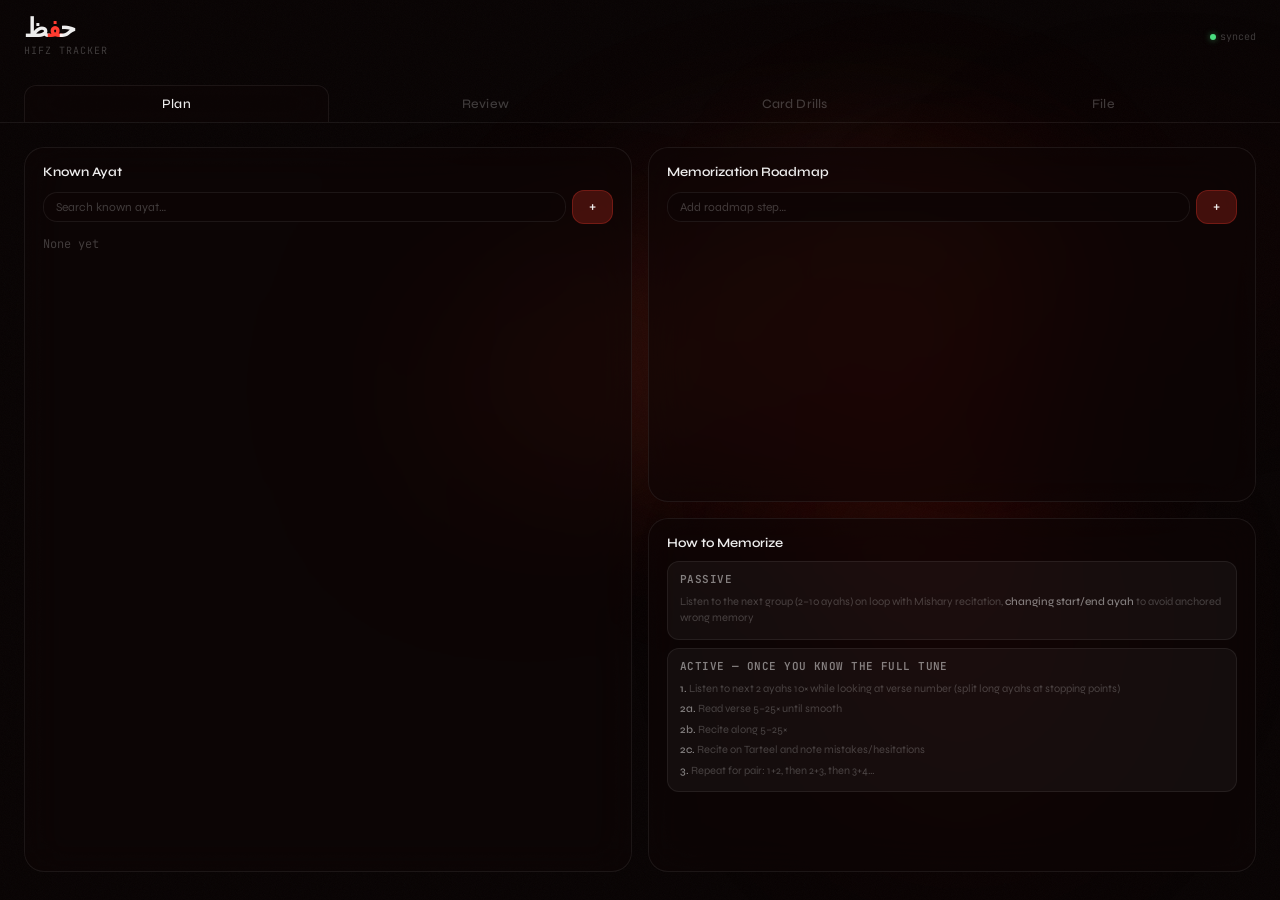
==== commit 29b2744d: "Add files via upload" ====
--- a/index.html
+++ b/index.html
@@ -1066,47 +1066,200 @@
       display: none
     }
 
-    /* ── FAWATIH ── */
+    /* ── FAWATIH / LEITNER ── */
     .fawatih-controls {
       display: flex;
       gap: 8px;
-      margin-bottom: 1.25rem;
+      margin-bottom: 1rem;
       flex-wrap: wrap;
       align-items: center
     }
 
-    .fawatih-progress {
-      font-size: 12px;
-      font-family: var(--mono);
-      color: var(--text-muted)
-    }
-
+    /* ── Leitner box strip ── */
+    .lb-strip {
+      display: grid;
+      grid-template-columns: repeat(5, 1fr);
+      gap: 8px;
+      margin-bottom: 1rem
+    }
+    .lb-box {
+      border-radius: 14px;
+      border: 0.5px solid var(--glass-border);
+      background: var(--glass);
+      backdrop-filter: blur(16px);
+      -webkit-backdrop-filter: blur(16px);
+      padding: 10px 10px 8px;
+      display: flex;
+      flex-direction: column;
+      gap: 5px;
+      cursor: default;
+      transition: border-color 0.3s, background 0.3s, box-shadow 0.3s;
+      position: relative;
+      overflow: hidden
+    }
+    .lb-box::before {
+      content: '';
+      position: absolute;
+      top: 0; left: 0; right: 0;
+      height: 1px;
+      background: linear-gradient(90deg, transparent, var(--glass-hi), transparent);
+      pointer-events: none
+    }
+    .lb-box.lb-active {
+      border-color: rgba(255,59,48,0.35);
+      background: rgba(255,59,48,0.07);
+      box-shadow: 0 0 18px rgba(255,59,48,0.08)
+    }
+    .lb-box.lb-active::before {
+      background: linear-gradient(90deg, transparent, rgba(255,59,48,0.4), transparent)
+    }
+    .lb-box-label {
+      font-size: 9px;
+      font-family: var(--mono);
+      letter-spacing: .1em;
+      text-transform: uppercase;
+      color: var(--text-muted);
+      display: flex;
+      align-items: center;
+      justify-content: space-between
+    }
+    .lb-box.lb-active .lb-box-label { color: rgba(255,140,130,0.8) }
+    .lb-box-num {
+      font-size: 20px;
+      font-weight: 700;
+      letter-spacing: -0.03em;
+      color: var(--text);
+      line-height: 1
+    }
+    .lb-box.lb-active .lb-box-num { color: rgba(255,150,140,0.95) }
+    .lb-freq {
+      font-size: 9px;
+      font-family: var(--mono);
+      color: var(--text-muted);
+      opacity: 0.7
+    }
+    .lb-box.lb-active .lb-freq { color: rgba(255,130,120,0.6) }
+    /* Mini bar inside box */
+    .lb-mini-bar {
+      height: 2px;
+      background: rgba(255,255,255,0.06);
+      border-radius: 100px;
+      overflow: hidden;
+      margin-top: 2px
+    }
+    .lb-mini-fill {
+      height: 100%;
+      border-radius: 100px;
+      background: rgba(255,255,255,0.18);
+      transition: width 0.4s cubic-bezier(0.34,1.1,0.64,1)
+    }
+    .lb-box.lb-active .lb-mini-fill { background: rgba(255,100,90,0.6) }
+
+    /* ── Session info banner ── */
+    .lb-session-banner {
+      display: flex;
+      align-items: center;
+      gap: 10px;
+      padding: 9px 14px;
+      border-radius: 13px;
+      border: 0.5px solid var(--glass-border);
+      background: var(--surf);
+      margin-bottom: 0.9rem;
+      flex-wrap: wrap
+    }
+    .lb-session-tag {
+      font-size: 9px;
+      font-family: var(--mono);
+      letter-spacing: .1em;
+      text-transform: uppercase;
+      padding: 3px 9px;
+      border-radius: 100px;
+      border: 0.5px solid var(--done-border);
+      background: var(--done-bg);
+      color: rgba(255,140,130,0.9);
+      white-space: nowrap
+    }
+    .lb-session-info {
+      display: flex;
+      gap: 14px;
+      align-items: center;
+      flex-wrap: wrap;
+      flex: 1
+    }
+    .lb-si-ctr {
+      font-size: 11px;
+      font-family: var(--mono);
+      color: var(--text-muted);
+      display: flex;
+      align-items: center;
+      gap: 4px
+    }
+    .lb-si-ctr b { color: var(--text-dim); font-weight: 600 }
+    .lb-si-ctr.green b { color: #4ade80 }
+    .lb-si-ctr.red b   { color: rgba(255,110,100,0.9) }
+    .lb-sep { color: var(--text-muted); font-size: 10px; font-family: var(--mono) }
+
+    /* ── Progress bar ── */
+    .fp-bar-wrap {
+      width: 100%;
+      height: 3px;
+      background: rgba(255,255,255,0.05);
+      border-radius: 100px;
+      margin-bottom: 1rem;
+      overflow: hidden
+    }
+    .fp-bar-track {
+      height: 100%;
+      border-radius: 100px;
+      transition: width 0.4s cubic-bezier(0.34,1.2,0.64,1)
+    }
+    .fp-bar-track { background: linear-gradient(90deg, rgba(200,80,60,0.6), rgba(180,80,50,0.35)) }
+
+    /* ── Card deck ── */
     .card-deck {
       display: flex;
       justify-content: center;
       align-items: center;
-      min-height: 300px;
-      perspective: 1000px
+      min-height: 270px;
+      perspective: 1200px
     }
 
     .flashcard {
-      width: min(540px, 90vw);
-      height: min(310px, 40vw);
-      min-height: 220px;
+      width: min(520px, 90vw);
+      height: min(290px, 36vw);
+      min-height: 200px;
       position: relative;
-      cursor: pointer;
       transform-style: preserve-3d;
-      transition: transform 0.5s cubic-bezier(0.4, 0, 0.2, 1)
-    }
-
-    .flashcard.flipped {
-      transform: rotateY(180deg)
-    }
+      /* NO cursor:pointer — clicking card does nothing; buttons handle everything */
+    }
+    .flashcard.is-flipped { transform: rotateY(180deg) }
+
+    /* Flip animation — separate from state class so we can control timing */
+    .flashcard.animating {
+      transition: transform 0.42s cubic-bezier(0.4, 0, 0.2, 1)
+    }
+
+    /* Card feedback animations */
+    @keyframes fc-shake {
+      0%   { transform: rotateY(180deg) translateX(0) }
+      18%  { transform: rotateY(180deg) translateX(-9px) }
+      38%  { transform: rotateY(180deg) translateX(9px) }
+      56%  { transform: rotateY(180deg) translateX(-5px) }
+      74%  { transform: rotateY(180deg) translateX(4px) }
+      100% { transform: rotateY(180deg) translateX(0) }
+    }
+    @keyframes fc-pulse-green {
+      0%   { box-shadow: 0 0 0 0 rgba(74,222,128,0.6) }
+      50%  { box-shadow: 0 0 0 14px rgba(74,222,128,0) }
+      100% { box-shadow: 0 0 0 0 rgba(74,222,128,0) }
+    }
+    .flashcard.shake-fail { animation: fc-shake 0.42s ease }
+    .flashcard.pulse-pass { animation: fc-pulse-green 0.5s ease; border-radius: 26px }
 
     .fc-face {
       position: absolute;
       inset: 0;
-      border-radius: 28px;
+      border-radius: 26px;
       border: 0.5px solid var(--glass-border);
       background: var(--glass);
       backdrop-filter: blur(28px) saturate(1.5);
@@ -1118,52 +1271,52 @@
       align-items: center;
       justify-content: center;
       padding: 24px;
-      overflow: hidden
-    }
-
+      overflow: hidden;
+      transition: border-color 0.3s, background 0.3s, box-shadow 0.3s
+    }
     .fc-face::before {
       content: '';
       position: absolute;
       inset: 0;
       border-radius: inherit;
-      background: linear-gradient(135deg, rgba(255, 255, 255, 0.055) 0%, transparent 55%);
+      background: linear-gradient(135deg, rgba(255,255,255,0.055) 0%, transparent 55%);
       pointer-events: none
     }
-
     .fc-face::after {
       content: '';
       position: absolute;
-      top: 0;
-      left: 0;
-      right: 0;
+      top: 0; left: 0; right: 0;
       height: 1px;
       background: linear-gradient(90deg, transparent, var(--glass-hi), transparent)
     }
-
-    .fc-back {
-      transform: rotateY(180deg)
-    }
+    .fc-face.fail-glow {
+      border-color: rgba(255,59,48,0.38);
+      background: rgba(255,30,20,0.08)
+    }
+    .fc-back { transform: rotateY(180deg) }
 
     .fc-num {
-      font-size: 64px;
+      font-size: 60px;
       font-weight: 800;
       letter-spacing: -0.04em;
       color: var(--text);
       line-height: 1
     }
-
-    .fc-num .accent {
-      color: var(--red)
-    }
-
+    .fc-num .accent { color: var(--red) }
+    .fc-box-badge {
+      font-size: 10px;
+      font-family: var(--mono);
+      color: var(--text-muted);
+      letter-spacing: .07em;
+      margin-top: 8px
+    }
     .fc-surah-name {
-      font-size: 20px;
+      font-size: 19px;
       font-weight: 600;
       color: var(--text);
       margin-bottom: 6px;
       text-align: center
     }
-
     .fc-arabic {
       font-family: var(--arabic);
       font-size: 18px;
@@ -1172,58 +1325,120 @@
       text-align: center;
       direction: rtl
     }
-
     .fc-opening {
-      font-size: 12px;
+      font-size: 11px;
       font-family: var(--mono);
       color: var(--text-muted);
       text-align: center;
-      line-height: 1.6;
+      line-height: 1.65;
       max-width: 260px
     }
-
     .fc-hint {
       position: absolute;
-      bottom: 14px;
-      font-size: 10px;
+      bottom: 13px;
+      font-size: 9px;
       font-family: var(--mono);
       color: var(--text-muted);
-      letter-spacing: .06em
-    }
-
+      letter-spacing: .07em;
+      opacity: 0.6
+    }
+
+    /* ── Nav buttons ── */
     .fc-nav {
+      position: relative;
       display: flex;
       justify-content: center;
-      gap: 12px;
-      margin-top: 1.5rem;
-      flex-wrap: wrap
-    }
-
-    .fc-score {
-      margin-top: 1rem;
+      align-items: center;
+      gap: 10px;
+      margin-top: 1.1rem
+    }
+    /* Flip is the flex center anchor */
+    .fc-btn-flip {
+      /* sits in normal flow at center */
+      flex-shrink: 0
+    }
+    /* pass/fail use order to flank flip, with auto margins keeping flip centered */
+    #lb-btn-fail { order: 1 }
+    .fc-btn-flip  { order: 2 }
+    #lb-btn-pass  { order: 3 }
+    .fc-btn {
+      display: inline-flex;
+      align-items: center;
+      justify-content: center;
+      gap: 6px;
+      padding: 9px 18px;
+      border-radius: 12px;
+      font-size: 12px;
+      font-family: var(--mono);
+      font-weight: 500;
+      cursor: pointer;
+      transition: all 0.15s;
+      white-space: nowrap;
+      border: 0.5px solid var(--glass-border);
+      background: var(--surf);
+      color: var(--text-dim)
+    }
+    .fc-btn:hover { background: var(--surf2); color: var(--text) }
+    .fc-btn:active { transform: scale(0.97) }
+    .fc-btn:disabled { opacity: 0.3; cursor: default; pointer-events: none }
+    .fc-btn.pass {
+      border-color: rgba(74,222,128,0.3);
+      background: rgba(74,222,128,0.08);
+      color: rgba(74,222,128,0.9)
+    }
+    .fc-btn.pass:hover { background: rgba(74,222,128,0.15); border-color: rgba(74,222,128,0.45) }
+    .fc-btn.fail {
+      border-color: rgba(255,59,48,0.3);
+      background: rgba(255,59,48,0.08);
+      color: rgba(255,110,100,0.9)
+    }
+    .fc-btn.fail:hover { background: rgba(255,59,48,0.15); border-color: rgba(255,59,48,0.45) }
+
+    kbd {
+      font-family: var(--mono);
+      font-size: 9px;
+      padding: 1px 5px;
+      border-radius: 4px;
+      border: 0.5px solid var(--glass-border);
+      background: rgba(255,255,255,0.04);
+      color: var(--text-muted);
+      vertical-align: middle
+    }
+
+    /* ── Session-done screen ── */
+    .fc-complete {
+      display: none;
+      flex-direction: column;
+      align-items: center;
+      justify-content: center;
+      gap: 14px;
+      min-height: 270px;
       text-align: center
     }
-
-    .fc-score-inner {
-      display: inline-flex;
-      gap: 12px;
-      padding: 8px 16px;
-      border-radius: 100px;
-      border: 0.5px solid var(--glass-border);
-      background: var(--glass)
-    }
-
-    .score-known {
-      font-size: 12px;
-      font-family: var(--mono);
-      color: #4ade80
-    }
-
-    .score-unknown {
-      font-size: 12px;
-      font-family: var(--mono);
-      color: var(--red)
-    }
+    .fc-complete.visible { display: flex }
+    .card-deck.hidden, .fc-nav.hidden { display: none }
+    .fc-complete-icon { font-size: 44px; line-height: 1 }
+    .fc-complete-title {
+      font-size: 20px;
+      font-weight: 700;
+      color: var(--text)
+    }
+    .fc-complete-sub {
+      font-size: 11px;
+      font-family: var(--mono);
+      color: var(--text-muted);
+      line-height: 1.8;
+      max-width: 340px
+    }
+    .fc-complete-sub b { color: var(--text-dim) }
+    .fc-complete-actions { display: flex; gap: 8px; flex-wrap: wrap; justify-content: center; margin-top: 4px }
+
+    .lb-reset-btn {
+      font-size: 11px;
+      color: rgba(255,80,70,0.6);
+      border-color: rgba(255,59,48,0.18)
+    }
+    .lb-reset-btn:hover { color: rgba(255,100,90,0.85); border-color: rgba(255,59,48,0.35); background: rgba(255,59,48,0.06) }
 
     /* ── PLAN ── */
     .plan-grid {
@@ -1266,7 +1481,8 @@
       -webkit-backdrop-filter: blur(20px);
       padding: 16px 18px;
       display: flex;
-      flex-direction: column
+      flex-direction: column;
+      overflow: hidden
     }
 
     .plan-box-title {
@@ -1550,8 +1766,9 @@
       display: flex;
       flex-direction: column;
       gap: 6px;
-      max-height: 260px;
-      overflow-y: auto
+      flex: 1;
+      overflow-y: auto;
+      min-height: 0
     }
 
     .plan-steps::-webkit-scrollbar {
@@ -2007,7 +2224,7 @@
             <div class="memorize-steps">
               <div class="mem-phase">
                 <div class="mem-phase-title">Passive</div>
-                <div class="mem-step">Listen to the next group (2–10 ayahs) on loop, <b>changing start/end ayah</b> to
+                <div class="mem-step">Listen to the next group (2–10 ayahs) on loop with Mishary recitation, <b>changing start/end ayah</b> to
                   avoid anchored wrong memory</div>
               </div>
               <div class="mem-phase">
@@ -2056,44 +2273,82 @@
         <div class="page-grid" id="review-grid"></div>
         <div class="reset-bar" id="review-reset"></div>
       </div>
-
+      
       <!-- FAWATIH -->
       <div class="section" id="sec-fawatih">
+        
+        <!-- Controls: mode buttons left, reset right -->
         <div class="fawatih-controls">
-          <button class="btn" onclick="shuffleDeck()">⇄ Shuffle</button>
-          <button class="btn" onclick="fMode='all';initDeck()">All 114</button>
-          <button class="btn" onclick="fMode='known';initDeck()">Known beginnings</button>
-          <button class="btn" onclick="resetScore()">↺ Reset score</button>
+          <button class="btn" id="fbtn-all" onclick="lbSetMode('all')">All 114</button>
+          <button class="btn" id="fbtn-known" onclick="lbSetMode('known')">Known only</button>
+          <button class="btn lb-reset-btn" onclick="lbResetBoxes()" style="margin-left:auto">⚠ reset boxes</button>
         </div>
-        <div class="card-deck">
-          <div class="flashcard" id="flashcard" onclick="flipCard()">
-            <div class="fc-face fc-front">
+
+        <!-- 5 Leitner boxes -->
+        <div class="lb-strip" id="lb-strip">
+          <div class="lb-box" id="lb-box-1">
+            <div class="lb-box-label"><span>BOX 1</span><span class="lb-freq">every round</span></div>
+            <div class="lb-box-num" id="lb-count-1">0</div>
+            <div class="lb-mini-bar"><div class="lb-mini-fill" id="lb-fill-1" style="width:0%"></div></div>
+          </div>
+          <div class="lb-box" id="lb-box-2">
+            <div class="lb-box-label"><span>BOX 2</span><span class="lb-freq">every 2nd</span></div>
+            <div class="lb-box-num" id="lb-count-2">0</div>
+            <div class="lb-mini-bar"><div class="lb-mini-fill" id="lb-fill-2" style="width:0%"></div></div>
+          </div>
+          <div class="lb-box" id="lb-box-3">
+            <div class="lb-box-label"><span>BOX 3</span><span class="lb-freq">every 4th</span></div>
+            <div class="lb-box-num" id="lb-count-3">0</div>
+            <div class="lb-mini-bar"><div class="lb-mini-fill" id="lb-fill-3" style="width:0%"></div></div>
+          </div>
+          <div class="lb-box" id="lb-box-4">
+            <div class="lb-box-label"><span>BOX 4</span><span class="lb-freq">every 8th</span></div>
+            <div class="lb-box-num" id="lb-count-4">0</div>
+            <div class="lb-mini-bar"><div class="lb-mini-fill" id="lb-fill-4" style="width:0%"></div></div>
+          </div>
+          <div class="lb-box" id="lb-box-5">
+            <div class="lb-box-label"><span>BOX 5</span><span class="lb-freq">every 16th</span></div>
+            <div class="lb-box-num" id="lb-count-5">0</div>
+            <div class="lb-mini-bar"><div class="lb-mini-fill" id="lb-fill-5" style="width:0%"></div></div>
+          </div>
+        </div>
+
+
+        <!-- Progress bar -->
+        <div class="fp-bar-wrap">
+          <div class="fp-bar-track" id="fp-bar" style="width:0%"></div>
+        </div>
+
+        <!-- Card -->
+        <div class="card-deck" id="fp-card-deck">
+          <div class="flashcard" id="flashcard">
+            <div class="fc-face fc-front" id="fc-front">
               <div class="fc-num" id="fc-num">—</div>
-              <div id="fc-known-ind" style="font-family:var(--mono);font-size:11px;margin-top:6px">○ not known</div>
-              <div class="fc-hint">click to reveal</div>
+              <div class="fc-box-badge" id="fc-box-badge"></div>
+              <div class="fc-hint">flip to reveal · <kbd>Space</kbd></div>
             </div>
-            <div class="fc-face fc-back">
+            <div class="fc-face fc-back" id="fc-back">
               <div class="fc-surah-name" id="fc-name">—</div>
               <div class="fc-arabic" id="fc-arabic">—</div>
               <div class="fc-opening" id="fc-opening">—</div>
-              <div class="fc-hint">click to flip back</div>
+              <div class="fc-hint"><kbd>←</kbd> fail · <kbd>→</kbd> pass</div>
             </div>
           </div>
         </div>
-        <div class="fc-nav">
-          <button class="btn" onclick="prevCard()">← prev</button>
-          <button class="btn" style="border-color:rgba(255,59,48,0.3);color:rgba(255,110,100,0.9)"
-            onclick="markUnknown()">✗ don't know</button>
-          <button class="btn" style="border-color:rgba(74,222,128,0.3);color:#4ade80" onclick="markKnown()">✓ know
-            it</button>
-          <button class="btn" onclick="nextCard()">next →</button>
+
+        <!-- Nav: fail left, flip center, pass right -->
+        <div class="fc-nav" id="fp-nav">
+          <button class="fc-btn fail" id="lb-btn-fail" onclick="lbMarkFail()" disabled>✗ fail</button>
+          <button class="fc-btn fc-btn-flip" id="lb-btn-flip" onclick="lbFlip()">flip card</button>
+          <button class="fc-btn pass" id="lb-btn-pass" onclick="lbMarkPass()" disabled>✓ pass</button>
         </div>
-        <div class="fc-score">
-          <div class="fc-score-inner">
-            <span class="score-known" id="score-known">✓ 0</span>
-            <span style="color:var(--text-muted);font-family:var(--mono);font-size:12px">/</span>
-            <span class="score-unknown" id="score-unknown">✗ 0</span>
-          </div>
+
+        <!-- Session done overlay -->
+        <div class="fc-complete" id="fp-complete">
+          <div class="fc-complete-icon" id="fp-complete-icon">✦</div>
+          <div class="fc-complete-title" id="fp-complete-title">Session done</div>
+          <div class="fc-complete-sub" id="fp-complete-sub"></div>
+          <div class="fc-complete-actions" id="fp-complete-actions"></div>
         </div>
       </div>
 
@@ -2801,7 +3056,8 @@
     }
 
     function renderKnownAyat() {
-      const q = _ayahFilterQ;
+      const inp = document.getElementById('ayah-search-in');
+      const q = inp ? inp.value.toLowerCase() : _ayahFilterQ;
       // Build unified list with type+index preserved, then sort
       const all = [];
       D.knownAyat.qiraat.forEach((a, i) => all.push({ label: a, type: 'qiraat', idx: i }));
@@ -2903,7 +3159,7 @@
 
     // ── FAWATIH ──────────────────────────────────────────────────
     const FAWATIH = [
-      { n: 1, name: "Al-Fatihah", arabic: "بِسْمِ ٱللَّهِ", opening: "Bismillah ir-Rahman ir-Raheem" },
+      { n: 1, name: "Al-Fatihah", arabic: "بِسْمِ ٱللَّهِ", opening: "Bismillah ir-Rahman ir-Raheem — Alhamdu lillahi" },
       { n: 2, name: "Al-Baqarah", arabic: "الٓمٓ", opening: "Alif Lam Meem — dhalika al-kitabu" },
       { n: 3, name: "Ali 'Imran", arabic: "الٓمٓ", opening: "Alif Lam Meem — Allahu la ilaha illa Huwa" },
       { n: 4, name: "An-Nisa", arabic: "يَٰٓأَيُّهَا ٱلنَّاسُ", opening: "Ya ayyuhan nasu ittaqu rabbakum" },
@@ -3045,46 +3301,446 @@
       });
       return known;
     }
-    let fawatihDeck = [], fawatihIdx = 0, fMode = 'all', fawatihKnown = 0, fawatihUnknown = 0;
-
-    function initDeck() {
-      fawatihDeck = fMode === 'known' ? FAWATIH.filter(f => getKnownSurahSet().has(f.n)) : [...FAWATIH];
-      fawatihIdx = 0; fawatihKnown = 0; fawatihUnknown = 0;
-      document.getElementById('flashcard').classList.remove('flipped');
-      updateFawatihCard();
-    }
-    function shuffleDeck() {
-      for (let i = fawatihDeck.length - 1; i > 0; i--) { const j = Math.floor(Math.random() * (i + 1));[fawatihDeck[i], fawatihDeck[j]] = [fawatihDeck[j], fawatihDeck[i]]; }
-      fawatihIdx = 0; document.getElementById('flashcard').classList.remove('flipped'); updateFawatihCard();
-    }
-    function updateFawatihCard() {
-      if (!fawatihDeck.length) return;
-      const c = fawatihDeck[fawatihIdx];
-      const s = String(c.n);
-      document.getElementById('fc-num').innerHTML = s.slice(0, -1) + '<span class="accent">' + s.slice(-1) + '</span>';
-      document.getElementById('fc-name').textContent = c.name;
-      document.getElementById('fc-arabic').textContent = c.arabic;
-      document.getElementById('fc-opening').textContent = c.opening;
-      document.getElementById('score-known').textContent = `✓ ${fawatihKnown}`;
-      document.getElementById('score-unknown').textContent = `✗ ${fawatihUnknown}`;
-      const isKnown = getKnownSurahSet().has(c.n);
-      const ind = document.getElementById('fc-known-ind');
-      if (ind) { ind.textContent = isKnown ? '● known' : '○ not known'; ind.style.color = isKnown ? 'rgba(74,222,128,0.8)' : 'rgba(255,255,255,0.2)'; }
-    }
-    function flipCard() { document.getElementById('flashcard').classList.toggle('flipped'); }
-    function nextCard() { document.getElementById('flashcard').classList.remove('flipped'); fawatihIdx = (fawatihIdx + 1) % fawatihDeck.length; setTimeout(updateFawatihCard, 150); }
-    function prevCard() { document.getElementById('flashcard').classList.remove('flipped'); fawatihIdx = (fawatihIdx - 1 + fawatihDeck.length) % fawatihDeck.length; setTimeout(updateFawatihCard, 150); }
-    function markKnown() { fawatihKnown++; nextCard(); }
-    function markUnknown() { fawatihUnknown++; nextCard(); }
-    function resetScore() { fawatihKnown = 0; fawatihUnknown = 0; updateFawatihCard(); }
+    // ── LEITNER BOX SYSTEM ───────────────────────────────────────────
+    // Persistence key separate from main data so it survives reloads
+    const LB_KEY = 'hifz_leitner_v1';
+    // Frequency: box N drilled every Nth sessions
+    const LB_FREQ = [0, 1, 2, 4, 8, 16]; // index = box number (1-5)
+
+    let lbMode = 'all'; // 'all' | 'known'
+
+    // Per-card state: { box: 1-5 }
+    // Persisted as { [surahN]: box }
+    let lbCards = {}; // loaded from LS
+    let lbSessionNum = 1; // which session number (persisted)
+
+    // Session-level state (not persisted)
+    let lbQueue = [];      // cards to drill this session, in order
+    let lbQueueIdx = 0;    // current position in queue
+    let lbPassCount = 0;
+    let lbFailCount = 0;
+    let lbSessionActive = false;
+    let lbFlipped = false;  // track flip state manually (not via CSS class directly)
+    let lbTransitioning = false; // guard against double-clicks during animation
+
+    function lbLoad() {
+      // Load from localStorage cache (npoint pull happens async after init)
+      const s = localStorage.getItem(LB_KEY);
+      if (s) {
+        try {
+          const p = JSON.parse(s);
+          lbCards = p.cards || {};
+          lbSessionNum = p.sessionNum || 1;
+        } catch(e) {}
+      }
+    }
+
+    async function lbSave() {
+      const payload = { cards: lbCards, sessionNum: lbSessionNum };
+      // Always write to localStorage as fast cache
+      localStorage.setItem(LB_KEY, JSON.stringify(payload));
+      // Push to npoint if bin is configured
+      if (!npBin) return;
+      try {
+        // Merge into the main D object under a leitner key, then push
+        D.leitner = payload;
+        await npPush();
+      } catch(e) { console.warn('lbSave npoint error', e); }
+    }
+
+    async function lbPullFromNpoint() {
+      if (!npBin) return;
+      try {
+        const r = await fetch(NP_BASE + npBin);
+        if (!r.ok) return;
+        const remote = await r.json();
+        if (remote && remote.leitner) {
+          lbCards = remote.leitner.cards || {};
+          lbSessionNum = remote.leitner.sessionNum || 1;
+          localStorage.setItem(LB_KEY, JSON.stringify(remote.leitner));
+          lbRenderBoxes();
+          lbUpdateBanner();
+        }
+      } catch(e) { console.warn('lbPull error', e); }
+    }
+
+    function lbGetBox(surahN) {
+      return lbCards[surahN] || 1;
+    }
+
+    function lbSetBox(surahN, box) {
+      lbCards[surahN] = Math.max(1, Math.min(5, box));
+      lbSave();
+    }
+
+    function lbGetDeck() {
+      const all = lbMode === 'known'
+        ? FAWATIH.filter(f => getKnownSurahSet().has(f.n))
+        : [...FAWATIH];
+      return all;
+    }
+
+    function lbSetMode(mode) {
+      lbMode = mode;
+      document.getElementById('fbtn-all').className   = 'btn' + (lbMode === 'all'   ? ' primary' : '');
+      document.getElementById('fbtn-known').className = 'btn' + (lbMode === 'known' ? ' primary' : '');
+      lbStartSession();
+    }
+
+    // Build this session's queue: box 1 always, box N if sessionNum % freq === 0
+    function lbBuildQueue() {
+      const deck = lbGetDeck();
+      const queue = [];
+      for (const card of deck) {
+        const box = lbGetBox(card.n);
+        const freq = LB_FREQ[box];
+        if (lbSessionNum % freq === 0) {
+          queue.push(card);
+        }
+      }
+      // Shuffle
+      for (let i = queue.length - 1; i > 0; i--) {
+        const j = Math.floor(Math.random() * (i + 1));
+        [queue[i], queue[j]] = [queue[j], queue[i]];
+      }
+      return queue;
+    }
+
+    function lbStartSession() {
+      lbQueue = lbBuildQueue();
+      if (lbQueue.length === 0) {
+        lbSessionNum++;
+        lbSave();
+        lbQueue = lbBuildQueue();
+        if (lbQueue.length === 0) {
+          lbShowComplete('mastered');
+          return;
+        }
+      }
+      lbQueueIdx = 0;
+      lbPassCount = 0;
+      lbFailCount = 0;
+      lbSessionActive = true;
+      lbTransitioning = false;
+
+      // Hard-reset card flip state — remove ALL transition classes first,
+      // then force a reflow so the browser doesn't animate from flipped to unflipped
+      const fc = document.getElementById('flashcard');
+      fc.classList.remove('animating', 'is-flipped', 'pulse-pass', 'shake-fail');
+      void fc.offsetWidth; // force reflow — flushes pending CSS transitions
+      lbFlipped = false;
+
+      document.getElementById('lb-btn-pass').disabled = true;
+      document.getElementById('lb-btn-fail').disabled = true;
+      document.getElementById('lb-btn-flip').disabled = false;
+
+      document.getElementById('fp-complete').classList.remove('visible');
+      document.getElementById('fp-card-deck').classList.remove('hidden');
+      document.getElementById('fp-nav').classList.remove('hidden');
+
+      lbRenderCard(false);
+      lbRenderBoxes();
+      lbUpdateBanner();
+      lbUpdateBar();
+    }
+
+    // Flip: update content BEFORE flipping (front is always next card, back is revealed answer)
+    // This eliminates the "flash of next card back" bug:
+    // We NEVER show the back until the user explicitly flips.
+    function lbFlip() {
+      if (lbTransitioning) return;
+      if (lbFlipped) return; // already flipped, don't flip back (pass/fail do that)
+
+      const fc = document.getElementById('flashcard');
+      lbFlipped = true;
+      lbTransitioning = true;
+      fc.classList.add('animating');
+      fc.classList.add('is-flipped');
+
+      // Enable pass/fail
+      document.getElementById('lb-btn-pass').disabled = false;
+      document.getElementById('lb-btn-fail').disabled = false;
+      document.getElementById('lb-btn-flip').disabled = true;
+
+      setTimeout(() => {
+        lbTransitioning = false;
+        fc.classList.remove('animating');
+      }, 430);
+    }
+
+    function lbMarkPass() {
+      if (lbTransitioning || !lbFlipped) return;
+      const card = lbQueue[lbQueueIdx];
+      lbPassCount++;
+
+      const oldBox = lbGetBox(card.n);
+      lbSetBox(card.n, oldBox + 1);
+
+      // Visual feedback — pulse green, then advance
+      const fc = document.getElementById('flashcard');
+      fc.classList.add('pulse-pass');
+
+      _lbAdvance();
+    }
+
+    function lbMarkFail() {
+      if (lbTransitioning || !lbFlipped) return;
+      const card = lbQueue[lbQueueIdx];
+      lbFailCount++;
+
+      lbSetBox(card.n, 1); // back to box 1
+
+      const fc = document.getElementById('flashcard');
+      const back = document.getElementById('fc-back');
+      fc.classList.remove('shake-fail');
+      void fc.offsetWidth;
+      fc.classList.add('shake-fail');
+      back.classList.add('fail-glow');
+      setTimeout(() => back.classList.remove('fail-glow'), 500);
+
+      _lbAdvance();
+    }
+
+    function _lbAdvance() {
+      if (lbTransitioning) return;
+      lbTransitioning = true;
+
+      const fc = document.getElementById('flashcard');
+
+      // Step 1: flip back to front (showing BLANK / next card number, not yet loaded)
+      setTimeout(() => {
+        fc.classList.add('animating');
+        fc.classList.remove('is-flipped');
+        lbFlipped = false;
+        // Disable pass/fail, re-enable flip
+        document.getElementById('lb-btn-pass').disabled = true;
+        document.getElementById('lb-btn-fail').disabled = true;
+        document.getElementById('lb-btn-flip').disabled = false;
+
+        // Step 2: after flip animation completes, load NEXT card content
+        setTimeout(() => {
+          fc.classList.remove('animating', 'pulse-pass', 'shake-fail');
+          lbQueueIdx++;
+
+          if (lbQueueIdx >= lbQueue.length) {
+            lbTransitioning = false;
+            lbEndSession();
+          } else {
+            lbRenderCard(false);
+            lbRenderBoxes();
+            lbUpdateBanner();
+            lbUpdateBar();
+            lbTransitioning = false;
+          }
+        }, 440); // wait for flip animation
+      }, 60); // tiny delay so pulse/shake is visible
+    }
+
+    function lbRenderCard(revealed) {
+      const card = lbQueue[lbQueueIdx];
+      if (!card) return;
+
+      const s = String(card.n);
+      document.getElementById('fc-num').innerHTML =
+        s.slice(0,-1) + '<span class="accent">' + s.slice(-1) + '</span>';
+
+      const box = lbGetBox(card.n);
+      document.getElementById('fc-box-badge').textContent = 'BOX ' + box;
+
+      document.getElementById('fc-name').textContent    = card.name;
+      document.getElementById('fc-arabic').textContent  = card.arabic;
+      document.getElementById('fc-opening').textContent = card.opening;
+    }
+
+    function lbRenderBoxes() {
+      const deck = lbGetDeck();
+      const counts = {1:0, 2:0, 3:0, 4:0, 5:0};
+      for (const card of deck) {
+        const box = lbGetBox(card.n);
+        counts[box] = (counts[box] || 0) + 1;
+      }
+      const total = deck.length || 1;
+
+      for (let b = 1; b <= 5; b++) {
+        document.getElementById('lb-count-' + b).textContent = counts[b] || 0;
+        const pct = ((counts[b] || 0) / total * 100).toFixed(1);
+        document.getElementById('lb-fill-' + b).style.width = pct + '%';
+
+        const boxEl = document.getElementById('lb-box-' + b);
+        // Highlight which boxes are due this session
+        const freq = LB_FREQ[b];
+        const due = freq && (lbSessionNum % freq === 0);
+        boxEl.classList.toggle('lb-active', due);
+      }
+    }
+
+    function lbUpdateBanner() {
+      // Session banner removed — nothing to update
+    }
+
+    function lbUpdateBar() {
+      const pct = lbQueue.length > 0 ? (lbQueueIdx / lbQueue.length * 100) : 0;
+      document.getElementById('fp-bar').style.width = Math.min(100, pct).toFixed(1) + '%';
+    }
+
+    function lbEndSession() {
+      lbSessionNum++;
+      lbSave();
+      lbSessionActive = false;
+
+      // Count mastered
+      const deck = lbGetDeck();
+      const mastered = deck.filter(c => lbGetBox(c.n) === 5).length;
+
+      lbShowComplete('session');
+      lbRenderBoxes();
+
+      // Set bar to 100
+      document.getElementById('fp-bar').style.width = '100%';
+    }
+
+    function lbShowComplete(type) {
+      document.getElementById('fp-card-deck').classList.add('hidden');
+      document.getElementById('fp-nav').classList.add('hidden');
+      document.getElementById('fp-complete').classList.add('visible');
+
+      const icon  = document.getElementById('fp-complete-icon');
+      const title = document.getElementById('fp-complete-title');
+      const sub   = document.getElementById('fp-complete-sub');
+      const acts  = document.getElementById('fp-complete-actions');
+
+      const deck = lbGetDeck();
+      const mastered = deck.filter(c => lbGetBox(c.n) === 5).length;
+
+      if (type === 'mastered') {
+        icon.textContent  = '✦';
+        title.textContent = 'All mastered';
+        sub.innerHTML     = `No cards due this session. Try again later, or reset boxes.`;
+        acts.innerHTML    = `<button class="fc-btn" onclick="lbResetBoxes()">Reset boxes</button>`;
+      } else {
+        icon.textContent  = '✦';
+        title.textContent = 'Session ' + (lbSessionNum - 1) + ' complete';
+        sub.innerHTML     = `<b>${lbPassCount}</b> passed · <b>${lbFailCount}</b> failed<br>
+          <b>${mastered}</b> / <b>${deck.length}</b> mastered (box 5)<br>
+          Next session: <b>${lbSessionNum}</b>`;
+        acts.innerHTML    = `<button class="fc-btn pass" onclick="lbStartSession()">▶ Next session</button>
+          <button class="fc-btn" onclick="lbResetBoxes()">Reset boxes</button>`;
+      }
+    }
+
+    function lbResetBoxes() {
+      if (!confirm('Reset all Leitner box data? Cards go back to box 1.')) return;
+      lbCards = {};
+      lbSessionNum = 1;
+      lbSave();
+      lbSessionActive = false;
+      document.getElementById('fp-complete').classList.remove('visible');
+      document.getElementById('fp-card-deck').classList.remove('hidden');
+      document.getElementById('fp-nav').classList.remove('hidden');
+      const fc = document.getElementById('flashcard');
+      fc.classList.remove('is-flipped','animating','pulse-pass','shake-fail');
+      lbFlipped = false;
+      lbTransitioning = false;
+      document.getElementById('lb-btn-pass').disabled = true;
+      document.getElementById('lb-btn-fail').disabled = true;
+      document.getElementById('lb-btn-flip').disabled = false;
+      document.getElementById('fp-bar').style.width = '0%';
+      lbQueue = []; lbQueueIdx = 0; lbPassCount = 0; lbFailCount = 0;
+      lbRenderBoxes();
+      lbStartSession();
+    }
+
+    // ── Legacy stubs ──────────────────────────────────────────────
+    function initDeck() { lbLoad(); lbRenderBoxes(); lbStartSession(); }
+    function updateFModeButtons() {}
+    function shuffleDeck() {}
+    function flipCard() { lbFlip(); }
+    function nextCard() {}
+    function prevCard() {}
+    function markKnown()   { lbMarkPass(); }
+    function markUnknown() { lbMarkFail(); }
+    function resetScore()  { lbResetBoxes(); }
+    let fShuffled = false;
+    let fMode = 'all';
+
+    // ── KEYBOARD SHORTCUTS ───────────────────────────────────────
+    // Tab order for 1-4 number keys
+    const TAB_KEYS = { '1': 'plan', '2': 'review', '3': 'fawatih', '4': 'file' };
+
+    document.addEventListener('keydown', function(e) {
+      const tag = (e.target || {}).tagName;
+      const inInput = tag === 'INPUT' || tag === 'TEXTAREA' || tag === 'SELECT' || e.target.isContentEditable;
+      const modalOpen = document.getElementById('modal').classList.contains('open')
+                     || document.getElementById('add-ayah-modal').classList.contains('open')
+                     || document.getElementById('ayah-edit-modal').classList.contains('open');
+
+      // ── Global shortcuts (work even in inputs) ──
+      if (e.key === 'Escape') {
+        if (document.getElementById('modal').classList.contains('open')) { closeModal(); return; }
+        if (document.getElementById('add-ayah-modal').classList.contains('open')) { closeAddAyahModal(); return; }
+        if (document.getElementById('ayah-edit-modal').classList.contains('open')) { closeAyahEditModal(); return; }
+        closeAllSels();
+        return;
+      }
+
+      // ── Block all others when modal open or in input ──
+      if (modalOpen || inInput) return;
+
+      // ── Tab navigation: 1-4 ──
+      if (TAB_KEYS[e.key] && !e.ctrlKey && !e.metaKey && !e.altKey) {
+        switchTab(TAB_KEYS[e.key]);
+        return;
+      }
+
+      // ── Fawatih card drill shortcuts ──
+      const onFawatih = document.getElementById('sec-fawatih').classList.contains('active');
+      if (onFawatih) {
+        // Space / Enter → flip card (if not flipped); if already flipped, mark pass
+        if (e.key === ' ' || e.key === 'Enter') {
+          e.preventDefault();
+          if (!lbFlipped) { lbFlip(); }
+          return;
+        }
+        // Right arrow / K / L → pass (known)
+        if (e.key === 'ArrowRight' || e.key === 'k' || e.key === 'l') {
+          e.preventDefault();
+          lbMarkPass();
+          return;
+        }
+        // Left arrow / J / H → fail (not known)
+        if (e.key === 'ArrowLeft' || e.key === 'j' || e.key === 'h') {
+          e.preventDefault();
+          lbMarkFail();
+          return;
+        }
+      }
+
+      // ── Review / Plan shortcuts ──
+      const onReview = document.getElementById('sec-review').classList.contains('active');
+      const onPlan   = document.getElementById('sec-plan').classList.contains('active');
+
+      // A → open Add Page modal (Plan tab)
+      if ((e.key === 'a' || e.key === 'A') && onPlan) {
+        openModal(null);
+        return;
+      }
+      // / → focus search (Review tab)
+      if (e.key === '/' && onReview) {
+        e.preventDefault();
+        const s = document.getElementById('rev-search');
+        if (s) { s.focus(); s.select(); }
+        return;
+      }
+    });
 
     // ── INIT ─────────────────────────────────────────────────────
     loadLS();
+    lbLoad();
     initOrbs();
     renderAll();
     initDeck();
     updateStatus();
-    if (npBin) { npPull(); }
+    if (npBin) { npPull().then(() => lbPullFromNpoint()); }
   </script>
 </body>
 
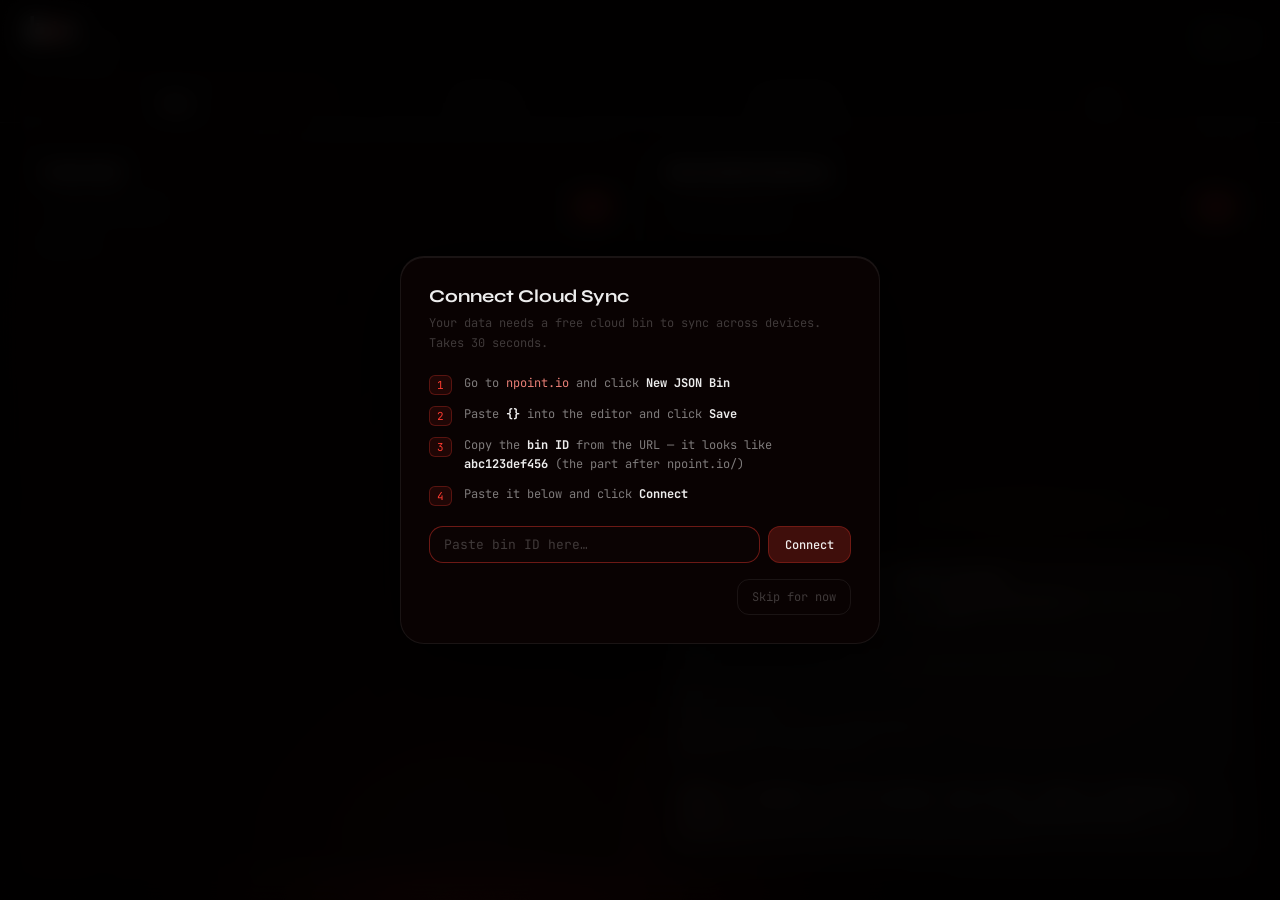
==== commit 49604663: "Add files via upload" ====
--- a/index.html
+++ b/index.html
@@ -1310,6 +1310,14 @@
       letter-spacing: .07em;
       margin-top: 8px
     }
+    .fc-front-context {
+      font-size: 11px;
+      font-family: var(--mono);
+      color: var(--text-muted);
+      margin-top: 6px;
+      letter-spacing: .04em;
+      display: none
+    }
     .fc-surah-name {
       font-size: 19px;
       font-weight: 600;
@@ -1440,6 +1448,60 @@
     }
     .lb-reset-btn:hover { color: rgba(255,100,90,0.85); border-color: rgba(255,59,48,0.35); background: rgba(255,59,48,0.06) }
 
+    /* ── New drill-type card elements ── */
+    .fc-front-label {
+      font-size: 22px;
+      font-weight: 600;
+      color: var(--text);
+      text-align: center;
+      line-height: 1.2;
+      display: none
+    }
+    .fc-front-arabic {
+      font-family: var(--arabic);
+      font-size: 24px;
+      color: var(--text);
+      text-align: center;
+      direction: rtl;
+      line-height: 1.6;
+      max-width: 320px;
+      display: none
+    }
+    .fc-back-count {
+      font-size: 60px;
+      font-weight: 800;
+      letter-spacing: -0.04em;
+      color: var(--text);
+      line-height: 1;
+      display: none
+    }
+    .fc-back-count .accent { color: var(--red) }
+    .fc-back-ref {
+      font-size: 32px;
+      font-weight: 700;
+      letter-spacing: -0.02em;
+      color: var(--text);
+      line-height: 1;
+      display: none
+    }
+    .fc-back-ref .accent { color: var(--red) }
+    .fc-back-translit {
+      font-size: 11px;
+      font-family: var(--mono);
+      color: var(--text-muted);
+      text-align: center;
+      line-height: 1.7;
+      max-width: 300px;
+      display: none
+    }
+    .lb-mode-sep {
+      color: var(--text-muted);
+      font-family: var(--mono);
+      font-size: 11px;
+      padding: 0 2px;
+      align-self: center
+    }
+
     /* ── PLAN ── */
     .plan-grid {
       display: grid;
@@ -2068,16 +2130,89 @@
       width: 40px
     }
 
-    ::-webkit-scrollbar {
-      width: 4px
-    }
-
-    ::-webkit-scrollbar-track {
-      background: transparent
-    }
-
-    ::-webkit-scrollbar-thumb {
-      background: rgba(255, 255, 255, 0.08);
+    /* ── NPOINT SETUP MODAL ── */
+    .np-setup-backdrop {
+      position: fixed;
+      inset: 0;
+      z-index: 900;
+      background: rgba(0, 0, 0, 0.82);
+      backdrop-filter: blur(12px);
+      -webkit-backdrop-filter: blur(12px);
+      display: none;
+      align-items: center;
+      justify-content: center;
+      padding: 20px
+    }
+    .np-setup-backdrop.open { display: flex }
+    .np-setup-modal {
+      width: 100%;
+      max-width: 480px;
+      border-radius: 24px;
+      border: 0.5px solid var(--glass-border);
+      background: rgba(10, 3, 3, 0.96);
+      backdrop-filter: blur(40px);
+      -webkit-backdrop-filter: blur(40px);
+      padding: 28px;
+      box-shadow: 0 24px 80px rgba(0,0,0,0.7), inset 0 1px 0 rgba(255,255,255,0.07)
+    }
+    .np-setup-title {
+      font-size: 18px;
+      font-weight: 700;
+      color: var(--text);
+      margin-bottom: 6px
+    }
+    .np-setup-sub {
+      font-size: 12px;
+      font-family: var(--mono);
+      color: var(--text-muted);
+      margin-bottom: 20px;
+      line-height: 1.7
+    }
+    .np-setup-steps {
+      display: flex;
+      flex-direction: column;
+      gap: 10px;
+      margin-bottom: 20px
+    }
+    .np-setup-step {
+      display: flex;
+      gap: 12px;
+      align-items: flex-start
+    }
+    .np-step-num {
+      font-family: var(--mono);
+      font-size: 11px;
+      color: var(--red);
+      background: var(--done-bg);
+      border: 0.5px solid var(--done-border);
+      border-radius: 6px;
+      padding: 2px 7px;
+      flex-shrink: 0;
+      margin-top: 1px
+    }
+    .np-step-text {
+      font-size: 12px;
+      font-family: var(--mono);
+      color: var(--text-dim);
+      line-height: 1.65
+    }
+    .np-step-text a {
+      color: rgba(255,140,130,0.9);
+      text-decoration: none
+    }
+    .np-step-text a:hover { text-decoration: underline }
+    .np-step-text b { color: var(--text) }
+    .np-setup-input-row {
+      display: flex;
+      gap: 8px;
+      margin-bottom: 10px
+    }
+    .np-setup-note {
+      font-size: 10px;
+      font-family: var(--mono);
+      color: var(--text-muted);
+      margin-top: 6px
+    }
       border-radius: 2px
     }
   </style>
@@ -2096,6 +2231,42 @@
     <div class="orb o8"></div>
   </div>
   <div class="grain"></div>
+
+  <!-- NPOINT SETUP MODAL -->
+  <div class="np-setup-backdrop" id="np-setup-modal">
+    <div class="np-setup-modal">
+      <div class="np-setup-title">Connect Cloud Sync</div>
+      <div class="np-setup-sub">Your data needs a free cloud bin to sync across devices. Takes 30 seconds.</div>
+      <div class="np-setup-steps">
+        <div class="np-setup-step">
+          <span class="np-step-num">1</span>
+          <span class="np-step-text">Go to <a href="https://www.npoint.io" target="_blank">npoint.io</a> and click <b>New JSON Bin</b></span>
+        </div>
+        <div class="np-setup-step">
+          <span class="np-step-num">2</span>
+          <span class="np-step-text">Paste <b>{}</b> into the editor and click <b>Save</b></span>
+        </div>
+        <div class="np-setup-step">
+          <span class="np-step-num">3</span>
+          <span class="np-step-text">Copy the <b>bin ID</b> from the URL — it looks like <b>abc123def456</b> (the part after npoint.io/)</span>
+        </div>
+        <div class="np-setup-step">
+          <span class="np-step-num">4</span>
+          <span class="np-step-text">Paste it below and click <b>Connect</b></span>
+        </div>
+      </div>
+      <div class="np-setup-input-row">
+        <input class="ginput" id="np-setup-input" placeholder="Paste bin ID here…"
+          style="flex:1;font-family:var(--mono);font-size:13px"
+          onkeydown="if(event.key==='Enter')npSetupConnect()" />
+        <button class="btn primary" onclick="npSetupConnect()">Connect</button>
+      </div>
+      <div class="np-setup-note" id="np-setup-note"></div>
+      <div style="margin-top:16px;text-align:right">
+        <button class="modal-cancel" onclick="npSetupSkip()">Skip for now</button>
+      </div>
+    </div>
+  </div>
 
   <!-- AYAH EDIT MODAL -->
   <div class="ayah-edit-modal-backdrop" id="ayah-edit-modal">
@@ -2223,18 +2394,18 @@
             <div class="plan-box-title">How to Memorize</div>
             <div class="memorize-steps">
               <div class="mem-phase">
-                <div class="mem-phase-title">Passive</div>
-                <div class="mem-step">Listen to the next group (2–10 ayahs) on loop with Mishary recitation, <b>changing start/end ayah</b> to
-                  avoid anchored wrong memory</div>
-              </div>
-              <div class="mem-phase">
-                <div class="mem-phase-title">Active — once you know the full tune</div>
-                <div class="mem-step"><b>1.</b> Listen to next 2 ayahs 10× while looking at verse number (split long
-                  ayahs at stopping points)</div>
+                <div class="mem-phase-title">Phase 1 — Mishary 1 (clear, tajweed-focused)</div>
+                <div class="mem-step" style="margin-bottom:6px"><b>Passive:</b> Listen to the next group (2–10 ayahs) on loop, <b>changing start/end ayah</b> to avoid anchoring wrong memory. Goal: internalize correct pronunciation and tajweed.</div>
+                <div class="mem-step"><b>Active:</b></div>
+                <div class="mem-step"><b>1.</b> Listen to next 2 ayahs 10× while looking at verse number (split long ayahs at stopping points)</div>
                 <div class="mem-step"><b>2a.</b> Read verse 5–25× until smooth</div>
                 <div class="mem-step"><b>2b.</b> Recite along 5–25×</div>
                 <div class="mem-step"><b>2c.</b> Recite on Tarteel and note mistakes/hesitations</div>
                 <div class="mem-step"><b>3.</b> Repeat for pair: 1+2, then 2+3, then 3+4…</div>
+              </div>
+              <div class="mem-phase">
+                <div class="mem-phase-title">Phase 2 — Mishary 2 (style-focused, once Phase 1 group is memorized)</div>
+                <div class="mem-step"><b>Passive:</b> Listen to the same group (2–10 ayahs) on loop with Mishary 2, <b>changing start/end ayah</b> to avoid anchoring wrong memory. Goal: re-memorize with good recitation style.</div>
               </div>
             </div>
           </div>
@@ -2277,9 +2448,12 @@
       <!-- FAWATIH -->
       <div class="section" id="sec-fawatih">
         
-        <!-- Controls: mode buttons left, reset right -->
+        <!-- Controls: type selector, mode, reset -->
         <div class="fawatih-controls">
-          <button class="btn" id="fbtn-all" onclick="lbSetMode('all')">All 114</button>
+          <button class="btn primary" id="fbtn-type-openings" onclick="lbSetType('openings')">Openings</button>
+          <button class="btn" id="fbtn-type-verse-refs" onclick="lbSetType('verse-refs')">Verse Refs</button>
+          <span class="lb-mode-sep" id="fbtn-mode-sep">|</span>
+          <button class="btn primary" id="fbtn-all" onclick="lbSetMode('all')">All 114</button>
           <button class="btn" id="fbtn-known" onclick="lbSetMode('known')">Known only</button>
           <button class="btn lb-reset-btn" onclick="lbResetBoxes()" style="margin-left:auto">⚠ reset boxes</button>
         </div>
@@ -2287,27 +2461,27 @@
         <!-- 5 Leitner boxes -->
         <div class="lb-strip" id="lb-strip">
           <div class="lb-box" id="lb-box-1">
-            <div class="lb-box-label"><span>BOX 1</span><span class="lb-freq">every round</span></div>
+            <div class="lb-box-label"><span>BOX 1</span></div>
             <div class="lb-box-num" id="lb-count-1">0</div>
             <div class="lb-mini-bar"><div class="lb-mini-fill" id="lb-fill-1" style="width:0%"></div></div>
           </div>
           <div class="lb-box" id="lb-box-2">
-            <div class="lb-box-label"><span>BOX 2</span><span class="lb-freq">every 2nd</span></div>
+            <div class="lb-box-label"><span>BOX 2</span></div>
             <div class="lb-box-num" id="lb-count-2">0</div>
             <div class="lb-mini-bar"><div class="lb-mini-fill" id="lb-fill-2" style="width:0%"></div></div>
           </div>
           <div class="lb-box" id="lb-box-3">
-            <div class="lb-box-label"><span>BOX 3</span><span class="lb-freq">every 4th</span></div>
+            <div class="lb-box-label"><span>BOX 3</span></div>
             <div class="lb-box-num" id="lb-count-3">0</div>
             <div class="lb-mini-bar"><div class="lb-mini-fill" id="lb-fill-3" style="width:0%"></div></div>
           </div>
           <div class="lb-box" id="lb-box-4">
-            <div class="lb-box-label"><span>BOX 4</span><span class="lb-freq">every 8th</span></div>
+            <div class="lb-box-label"><span>BOX 4</span></div>
             <div class="lb-box-num" id="lb-count-4">0</div>
             <div class="lb-mini-bar"><div class="lb-mini-fill" id="lb-fill-4" style="width:0%"></div></div>
           </div>
           <div class="lb-box" id="lb-box-5">
-            <div class="lb-box-label"><span>BOX 5</span><span class="lb-freq">every 16th</span></div>
+            <div class="lb-box-label"><span>BOX 5</span></div>
             <div class="lb-box-num" id="lb-count-5">0</div>
             <div class="lb-mini-bar"><div class="lb-mini-fill" id="lb-fill-5" style="width:0%"></div></div>
           </div>
@@ -2324,6 +2498,9 @@
           <div class="flashcard" id="flashcard">
             <div class="fc-face fc-front" id="fc-front">
               <div class="fc-num" id="fc-num">—</div>
+              <div class="fc-front-context" id="fc-front-context"></div>
+              <div class="fc-front-label" id="fc-front-label"></div>
+              <div class="fc-front-arabic" id="fc-front-arabic"></div>
               <div class="fc-box-badge" id="fc-box-badge"></div>
               <div class="fc-hint">flip to reveal · <kbd>Space</kbd></div>
             </div>
@@ -2331,6 +2508,9 @@
               <div class="fc-surah-name" id="fc-name">—</div>
               <div class="fc-arabic" id="fc-arabic">—</div>
               <div class="fc-opening" id="fc-opening">—</div>
+              <div class="fc-back-translit" id="fc-back-translit"></div>
+              <div class="fc-back-count" id="fc-back-count"></div>
+              <div class="fc-back-ref" id="fc-back-ref"></div>
               <div class="fc-hint"><kbd>←</kbd> fail · <kbd>→</kbd> pass</div>
             </div>
           </div>
@@ -2408,7 +2588,11 @@
       pages: [],
       recentQueue: [],
       knownAyat: { qiraat: [], memory: [] },
-      plan: { upcoming: [] }
+      plan: { upcoming: [] },
+      leitner: {
+        openings:     { cards: {}, sessionNum: 1 },
+        'verse-refs': { cards: {}, sessionNum: 1 }
+      }
     };
     let D = JSON.parse(JSON.stringify(DEFAULT_D));
     let dirty = false, syncing = false, saveTimer;
@@ -2416,12 +2600,43 @@
 
     function loadLS() {
       const s = localStorage.getItem(LS);
-      if (s) { try { const p = JSON.parse(s); D = Object.assign(JSON.parse(JSON.stringify(DEFAULT_D)), p); if (!D.recentQueue) D.recentQueue = []; } catch (e) { } }
+      if (s) { try { const p = JSON.parse(s); D = Object.assign(JSON.parse(JSON.stringify(DEFAULT_D)), p); if (!D.recentQueue) D.recentQueue = []; if (!D.leitner) D.leitner = JSON.parse(JSON.stringify(DEFAULT_D.leitner)); migrateSourceLabels(); } catch (e) { } }
+      applyLeitnerFromD();
+    }
+    // Migrate old single-string sourceLabel → sourceLabels array
+    function migrateSourceLabels() {
+      D.pages.forEach(pg => {
+        if (!pg.sourceLabels) {
+          pg.sourceLabels = pg.sourceLabel ? [pg.sourceLabel] : [];
+          delete pg.sourceLabel;
+        }
+      });
+    }
+    // Copy D.leitner → allLbState (called after any load/pull)
+    function applyLeitnerFromD() {
+      for (const type of ['openings', 'verse-refs']) {
+        const src = D.leitner && D.leitner[type];
+        if (src) {
+          allLbState[type].cards      = src.cards      || {};
+          allLbState[type].sessionNum = src.sessionNum || 1;
+        }
+      }
+      // Migrate old hifz_leitner_v1 localStorage → openings (one-time)
+      const old = localStorage.getItem('hifz_leitner_v1');
+      if (old && Object.keys(allLbState.openings.cards).length === 0) try {
+        const p = JSON.parse(old);
+        if (p.cards) {
+          allLbState.openings.cards      = p.cards;
+          allLbState.openings.sessionNum = p.sessionNum || 1;
+          localStorage.removeItem('hifz_leitner_v1');
+        }
+      } catch(e) {}
     }
     function persist() {
       dirty = true; updateStatus();
+      D.leitner = JSON.parse(JSON.stringify(allLbState)); // always bundle leitner
       localStorage.setItem(LS, JSON.stringify(D));
-      if (npBin) { clearTimeout(saveTimer); saveTimer = setTimeout(npPush, 900); }
+      if (npBin && npBin !== 'YOUR_BIN_ID_HERE') { clearTimeout(saveTimer); saveTimer = setTimeout(npPush, 900); }
     }
     async function npPush() {
       if (!npBin || syncing) return;
@@ -2433,7 +2648,7 @@
       syncing = false; updateStatus();
     }
     async function npPull() {
-      if (!npBin) return false;
+      if (!npBin || npBin === 'YOUR_BIN_ID_HERE') return false;
       try {
         const r = await fetch(NP_BASE + npBin);
         if (!r.ok) return false;
@@ -2441,6 +2656,9 @@
         if (typeof remote === 'object' && remote !== null && ('pages' in remote || 'knownAyat' in remote)) {
           D = Object.assign(JSON.parse(JSON.stringify(DEFAULT_D)), remote);
           if (!D.recentQueue) D.recentQueue = [];
+          if (!D.leitner) D.leitner = JSON.parse(JSON.stringify(DEFAULT_D.leitner));
+          migrateSourceLabels();
+          applyLeitnerFromD();
           localStorage.setItem(LS, JSON.stringify(D));
           dirty = false; updateStatus(); renderAll(); initDeck();
           return true;
@@ -2619,18 +2837,85 @@
   </table></div>`;
     }
 
+    // ── NPOINT SETUP MODAL ───────────────────────────────────────
+    function checkNpSetup() {
+      const bin = localStorage.getItem('hifz_np_bin');
+      if (!bin || bin === 'YOUR_BIN_ID_HERE') {
+        document.getElementById('np-setup-modal').classList.add('open');
+        setTimeout(() => document.getElementById('np-setup-input').focus(), 100);
+      }
+    }
+    function npSetupSkip() {
+      document.getElementById('np-setup-modal').classList.remove('open');
+    }
+    async function npSetupConnect() {
+      const val = (document.getElementById('np-setup-input').value || '').trim();
+      const note = document.getElementById('np-setup-note');
+      if (!val) { note.textContent = 'Paste a bin ID first.'; return; }
+      note.textContent = 'Connecting…';
+      npBin = val;
+      localStorage.setItem('hifz_np_bin', npBin);
+      document.getElementById('np-bin-input').value = val;
+      updateStatus();
+      const ok = await npPull();
+      if (ok) {
+        note.textContent = '✓ Connected and synced.';
+        setTimeout(() => document.getElementById('np-setup-modal').classList.remove('open'), 800);
+      } else {
+        note.textContent = 'Connected — bin is empty. Your data will push on next change.';
+        setTimeout(() => document.getElementById('np-setup-modal').classList.remove('open'), 1200);
+      }
+    }
+
+    // ── SURGICAL CARD PATCH (no full re-render, preserves breathe animation) ──
+    function patchCard(pNum) {
+      const el = document.getElementById('pc-' + pNum);
+      if (!el) return; // card not in current view — full render will catch it
+      const p = D.pages.find(x => x.page === pNum);
+      if (!p) return;
+      const state = cardState(p);
+      // Update state classes
+      el.classList.remove('state-red', 'state-gold', 'state-both');
+      if (state) el.classList.add('state-' + state);
+      // Update dot classes
+      const dg = el.querySelector('.dot-gold');
+      const dr = el.querySelector('.dot-red');
+      if (dg) dg.classList.toggle('on', !!p.next);
+      if (dr) dr.classList.toggle('on', !!p.done);
+      // Update pnum color (handled by CSS state classes above)
+    }
+
     function toggleDone(e, pNum) {
       e.stopPropagation();
       const allDone = D.pages.length > 0 && D.pages.every(p => p.done);
-      if (allDone) { D.pages.forEach(p => p.done = false); }
-      else { const p = D.pages.find(x => x.page === pNum); if (p) p.done = !p.done; }
-      persist(); renderAll();
+      if (allDone) {
+        D.pages.forEach(p => p.done = false);
+        persist(); renderAll(); // full reset — all cards change
+      } else {
+        const p = D.pages.find(x => x.page === pNum);
+        if (p) p.done = !p.done;
+        persist();
+        patchCard(pNum);
+        // Update reset bar
+        const allNowDone = D.pages.length > 0 && D.pages.every(p => p.done);
+        const rb = document.getElementById('review-reset');
+        if (rb) {
+          rb.textContent = allNowDone ? '// all pages done — tap any red dot to reset all' : '';
+          rb.className = 'reset-bar' + (allNowDone ? ' all-done' : '');
+        }
+      }
     }
     function toggleNext(e, pNum) {
       e.stopPropagation();
       const p = D.pages.find(x => x.page === pNum); if (!p) return;
-      const was = p.next; D.pages.forEach(x => x.next = false); if (!was) p.next = true;
-      persist(); renderAll();
+      const was = p.next;
+      // Find previous next page to un-highlight it
+      const prevNext = D.pages.find(x => x.next);
+      D.pages.forEach(x => x.next = false);
+      if (!was) p.next = true;
+      persist();
+      if (prevNext) patchCard(prevNext.page);
+      patchCard(pNum);
     }
 
     // ── REVIEW ───────────────────────────────────────────────────
@@ -2702,11 +2987,16 @@
     // Given a list of {surah, ayah} verse objects, return array of page cards.
     // Uses /chapters/x for authoritative start pages — never relies on by_page
     // membership to assign verses to pages, eliminating boundary misassignment.
-    async function buildPageCards(verses, rangeLabel, loadEl, fullPageLabel = false) {
+    async function buildPageCards(verses, rangeLabel, loadEl, allKnownKeys = null) {
       if (loadEl) loadEl.textContent = 'Fetching page data…';
       if (!verses.length) return [];
 
       const inputKeys = new Set(verses.map(v => `${v.surah}:${v.ayah}`));
+      // For ln calculation, use the full set of known verse keys when available
+      // so multi-surah pages get an accurate combined line count.
+      const ownershipKeys = allKnownKeys || inputKeys;
+      // Surah metadata used for full-surah label condensing
+      const surahMeta = await getSurahMeta();
 
       // Step 1: find the start page for the first verse using /chapters/x
       // then walk forward page by page, collecting pages that contain any inputKey.
@@ -2753,45 +3043,38 @@
         const pageVerses = await fetchPageData(pageNum);
         if (!pageVerses.length) continue;
 
-        let verseLabel;
-        if (fullPageLabel) {
-          const allPageVs = pageVerses.map(pv => { const [s,a] = pv.verse_key.split(':').map(Number); return {surah:s,ayah:a}; });
-          verseLabel = condenseVerseList(allPageVs);
-        } else {
-          const ownedPageVs = pageVerses
-            .filter(pv => inputKeys.has(pv.verse_key))
-            .map(pv => { const [s,a] = pv.verse_key.split(':').map(Number); return {surah:s,ayah:a}; });
-          verseLabel = condenseVerseList(ownedPageVs);
-          if (!verseLabel) continue; // page has none of our verses
-        }
-
-        // ln: full page cards are always *, partial-range cards use 75% ownership
+        // Label: only verses the user has actually memorised (ownershipKeys)
+        const ownedPageVs = pageVerses
+          .filter(pv => ownershipKeys.has(pv.verse_key))
+          .map(pv => { const [s,a] = pv.verse_key.split(':').map(Number); return {surah:s,ayah:a}; });
+        const verseLabel = condenseVerseList(ownedPageVs, surahMeta);
+        if (!verseLabel) continue; // page has none of our verses
+
+        // ln: * if ownership covers the whole page, otherwise count owned lines
         let ln = '*';
-        if (!fullPageLabel) {
-          try {
-            const firstPageKey = pageVerses[0].verse_key;
-            const lastPageKey  = pageVerses[pageVerses.length - 1].verse_key;
-            const fullPage     = inputKeys.has(firstPageKey) && inputKeys.has(lastPageKey);
-            if (!fullPage) {
-              const lineTotals   = new Map();
-              const lineRangeOwn = new Map();
-              for (const pv of pageVerses) {
-                const inRange = inputKeys.has(pv.verse_key);
-                for (const w of (pv.words || [])) {
-                  const lnum = w.line_number;
-                  if (lnum == null) continue;
-                  lineTotals.set(lnum, (lineTotals.get(lnum) || 0) + 1);
-                  if (inRange) lineRangeOwn.set(lnum, (lineRangeOwn.get(lnum) || 0) + 1);
-                }
+        try {
+          const firstPageKey = pageVerses[0].verse_key;
+          const lastPageKey  = pageVerses[pageVerses.length - 1].verse_key;
+          const fullPage     = ownershipKeys.has(firstPageKey) && ownershipKeys.has(lastPageKey);
+          if (!fullPage) {
+            const lineTotals   = new Map();
+            const lineRangeOwn = new Map();
+            for (const pv of pageVerses) {
+              const inRange = ownershipKeys.has(pv.verse_key);
+              for (const w of (pv.words || [])) {
+                const lnum = w.line_number;
+                if (lnum == null) continue;
+                lineTotals.set(lnum, (lineTotals.get(lnum) || 0) + 1);
+                if (inRange) lineRangeOwn.set(lnum, (lineRangeOwn.get(lnum) || 0) + 1);
               }
-              let ownedLines = 0;
-              for (const [lnum, total] of lineTotals) {
-                if ((lineRangeOwn.get(lnum) || 0) / total >= 0.75) ownedLines++;
-              }
-              ln = ownedLines > 0 ? String(ownedLines) : '*';
             }
-          } catch(e) {}
-        }
+            let ownedLines = 0;
+            for (const [lnum, total] of lineTotals) {
+              if ((lineRangeOwn.get(lnum) || 0) / total >= 0.75) ownedLines++;
+            }
+            ln = ownedLines > 0 ? String(ownedLines) : '*';
+          }
+        } catch(e) {}
 
         cards.push({ page: pageNum, verseLabel, ln });
       }
@@ -2801,7 +3084,9 @@
     }
 
     // Condense [{surah,ayah}] → compact string like "19:1-33" or "2:255" or "18:110, 19:1-5"
-    function condenseVerseList(verses) {
+    // meta is optional: { [surahN]: verseCount }. When provided, a run that
+    // covers ayah 1 → last ayah of a surah is collapsed to just the surah number.
+    function condenseVerseList(verses, meta) {
       if (!verses.length) return '';
       const parts = [];
       let i = 0;
@@ -2814,8 +3099,10 @@
                verses[j+1].ayah === verses[j].ayah + 1) j++;
         const end = verses[j];
         if (start.surah === end.surah) {
-          if (start.ayah === end.ayah) parts.push(`${start.surah}:${start.ayah}`);
-          else parts.push(`${start.surah}:${start.ayah}-${end.ayah}`);
+          const fullSurah = meta && start.ayah === 1 && end.ayah === meta[start.surah];
+          if (fullSurah)                      parts.push(`${start.surah}`);
+          else if (start.ayah === end.ayah)   parts.push(`${start.surah}:${start.ayah}`);
+          else                                parts.push(`${start.surah}:${start.ayah}-${end.ayah}`);
         } else {
           parts.push(`${start.surah}:${start.ayah}-${end.surah}:${end.ayah}`);
         }
@@ -2917,6 +3204,204 @@
       if (e.target === document.getElementById('add-ayah-modal')) closeAddAyahModal();
     });
 
+    // Synchronous verse-range parser — same logic as parseVerseRange but uses
+    // pre-loaded meta (no API calls). Returns [{surah,ayah}] or null.
+    function parseVerseRangeSync(str, meta) {
+      if (!meta) return null;
+      str = str.trim();
+      const crossMatch = str.match(/^(\d+):(\d+)-(\d+):(\d+)$/);
+      if (crossMatch) {
+        const [,s1,a1,s2,a2] = crossMatch.map(Number);
+        if (!meta[s1] || !meta[s2]) return null;
+        const vs = [];
+        for (let a = a1; a <= meta[s1]; a++) vs.push({surah:s1,ayah:a});
+        for (let s = s1+1; s < s2; s++) for (let a = 1; a <= meta[s]; a++) vs.push({surah:s,ayah:a});
+        for (let a = 1; a <= a2; a++) vs.push({surah:s2,ayah:a});
+        return vs;
+      }
+      const rangeMatch = str.match(/^(\d+):(\d+)-(\d+)$/);
+      if (rangeMatch) {
+        const [,s,a1,a2] = rangeMatch.map(Number);
+        if (!meta[s]) return null;
+        const vs = [];
+        for (let a = a1; a <= a2; a++) vs.push({surah:s,ayah:a});
+        return vs;
+      }
+      const singleMatch = str.match(/^(\d+):(\d+)$/);
+      if (singleMatch) {
+        const [,s,a] = singleMatch.map(Number);
+        if (!meta[s] || a < 1 || a > meta[s]) return null;
+        return [{surah:s,ayah:a}];
+      }
+      const surahRangeMatch = str.match(/^(\d+)-(\d+)$/);
+      if (surahRangeMatch) {
+        const [,s1,s2] = surahRangeMatch.map(Number);
+        if (!meta[s1] || !meta[s2] || s2 < s1) return null;
+        const vs = [];
+        for (let s = s1; s <= s2; s++) for (let a = 1; a <= meta[s]; a++) vs.push({surah:s,ayah:a});
+        return vs;
+      }
+      const surahMatch = str.match(/^(\d+)$/);
+      if (surahMatch) {
+        const s = parseInt(surahMatch[1]);
+        if (!meta[s]) return null;
+        const vs = [];
+        for (let a = 1; a <= meta[s]; a++) vs.push({surah:s,ayah:a});
+        return vs;
+      }
+      return null;
+    }
+
+    // Build a Set of every verse key the user currently has in D.knownAyat.
+    // Used to compute accurate line counts that reflect ALL memorised surahs
+    // on a shared page, not just the surah being added right now.
+    async function buildAllKnownVerseKeys() {
+      const meta = await getSurahMeta();
+      if (!meta) return null;
+      const keys = new Set();
+      const all = [...D.knownAyat.qiraat, ...D.knownAyat.memory];
+      for (const label of all) {
+        const vs = parseVerseRangeSync(label, meta);
+        if (vs) vs.forEach(({ surah, ayah }) => keys.add(`${surah}:${ayah}`));
+      }
+      return keys;
+    }
+
+    // When a knownAyat label is deleted, update all page cards that shared it.
+    // Pages that had ONLY that label → deleted.
+    // Pages that had other labels too → recompute verses + ln from remaining known ayat.
+    async function updatePagesForDeletedLabel(label) {
+      const toDelete   = new Set();
+      const toRecompute = new Set();
+
+      for (const pg of D.pages) {
+        const labels = pg.sourceLabels || (pg.sourceLabel ? [pg.sourceLabel] : []);
+        if (!labels.includes(label)) continue;
+        const remaining = labels.filter(l => l !== label);
+        if (remaining.length === 0) {
+          toDelete.add(pg.page);
+        } else {
+          pg.sourceLabels = remaining;
+          delete pg.sourceLabel;
+          toRecompute.add(pg.page);
+        }
+      }
+
+      D.pages = D.pages.filter(p => !toDelete.has(p.page));
+      D.recentQueue = D.recentQueue.filter(n => !toDelete.has(n));
+
+      if (toRecompute.size > 0) {
+        const allKnownKeys = await buildAllKnownVerseKeys();
+        for (const pageNum of toRecompute) {
+          const pg = D.pages.find(p => p.page === pageNum);
+          if (!pg) continue;
+          // Fetch from cache (already loaded when the surah was added); if missing, fetch now.
+          let pageVerses = _pageCache[pageNum];
+          if (!pageVerses || !pageVerses.length) pageVerses = await fetchPageData(pageNum);
+          if (!pageVerses || !pageVerses.length) continue;
+
+          // Recompute verseLabel from remaining known verses on this page
+          const ownedVs = pageVerses
+            .filter(pv => allKnownKeys && allKnownKeys.has(pv.verse_key))
+            .map(pv => { const [s,a] = pv.verse_key.split(':').map(Number); return {surah:s,ayah:a}; });
+          if (ownedVs.length === 0) {
+            // Edge case: sourceLabels said non-empty but no verses left (stale data) — remove
+            D.pages = D.pages.filter(p => p.page !== pageNum);
+            D.recentQueue = D.recentQueue.filter(n => n !== pageNum);
+            continue;
+          }
+          const meta = await getSurahMeta();
+          pg.verses = condenseVerseList(ownedVs, meta);
+
+          // Recompute ln
+          const firstKey = pageVerses[0].verse_key;
+          const lastKey  = pageVerses[pageVerses.length - 1].verse_key;
+          if (allKnownKeys && allKnownKeys.has(firstKey) && allKnownKeys.has(lastKey)) {
+            pg.ln = '*';
+          } else {
+            const lineTotals = new Map();
+            const lineOwn    = new Map();
+            for (const pv of pageVerses) {
+              const owned = allKnownKeys && allKnownKeys.has(pv.verse_key);
+              for (const w of (pv.words || [])) {
+                const lnum = w.line_number;
+                if (lnum == null) continue;
+                lineTotals.set(lnum, (lineTotals.get(lnum) || 0) + 1);
+                if (owned) lineOwn.set(lnum, (lineOwn.get(lnum) || 0) + 1);
+              }
+            }
+            let ownedLines = 0;
+            for (const [lnum, total] of lineTotals) {
+              if ((lineOwn.get(lnum) || 0) / total >= 0.75) ownedLines++;
+            }
+            pg.ln = ownedLines > 0 ? String(ownedLines) : '*';
+          }
+        }
+      }
+    }
+
+    // After any add, check if any surah is now fully covered across all knownAyat
+    // entries and collapse them into a single bare-number label (e.g. "19").
+    // Runs even if bare label already exists — cleans up zombie partials.
+    // After any add, normalize knownAyat entries per surah:
+    // - Merge contiguous/adjacent single-surah ranges (19:1-33 + 19:34-97 → 19:1-97)
+    // - Collapse to bare number when full surah is covered (19:1-98 → 19)
+    // Cross-surah entries (e.g. 2:284-3:20) are left alone.
+    async function normalizeKnownAyat() {
+      const meta = await getSurahMeta();
+      if (!meta) return;
+
+      for (let surah = 1; surah <= 114; surah++) {
+        const total = meta[surah];
+
+        const isSingleSurahLabel = (label) => {
+          const vs = parseVerseRangeSync(label, meta);
+          if (!vs || !vs.length) return false;
+          return vs.every(v => v.surah === surah);
+        };
+
+        const qContrib = D.knownAyat.qiraat.filter(isSingleSurahLabel);
+        const mContrib = D.knownAyat.memory.filter(isSingleSurahLabel);
+        const allContrib = [...qContrib, ...mContrib];
+
+        // Nothing to normalize if 0 or 1 label
+        if (allContrib.length <= 1) continue;
+
+        // Expand all verses for this surah across all contributing labels
+        const ayahSet = new Set();
+        for (const l of allContrib) {
+          const vs = parseVerseRangeSync(l, meta);
+          if (vs) vs.forEach(({ surah: s, ayah: a }) => { if (s === surah) ayahSet.add(a); });
+        }
+
+        // Re-condense into minimal label(s)
+        const sortedVs = [...ayahSet].sort((a, b) => a - b).map(a => ({ surah, ayah: a }));
+        const newLabel = condenseVerseList(sortedVs, meta); // uses meta → collapses full surah to bare number
+        if (!newLabel) continue;
+
+        // No change needed if result is already what we have as a single entry
+        if (allContrib.length === 1 && allContrib[0] === newLabel) continue;
+
+        // Determine target list: qiraat wins if any contributor is qiraat
+        const targetType = qContrib.length > 0 ? 'qiraat' : 'memory';
+        const oldLabelSet = new Set(allContrib);
+
+        // Update sourceLabels on affected pages
+        for (const pg of D.pages) {
+          if (!pg.sourceLabels) continue;
+          const hadOld = pg.sourceLabels.some(l => oldLabelSet.has(l));
+          if (!hadOld) continue;
+          pg.sourceLabels = pg.sourceLabels.filter(l => !oldLabelSet.has(l));
+          if (!pg.sourceLabels.includes(newLabel)) pg.sourceLabels.push(newLabel);
+        }
+
+        // Remove old labels, add merged label
+        D.knownAyat.qiraat = D.knownAyat.qiraat.filter(l => !qContrib.includes(l));
+        D.knownAyat.memory  = D.knownAyat.memory.filter(l => !mContrib.includes(l));
+        D.knownAyat[targetType].push(newLabel);
+      }
+    }
+
     async function submitAddAyah() {
       const raw = document.getElementById('aam-input').value.trim();
       if (!raw) return;
@@ -2934,6 +3419,21 @@
 
       const { verses, label, surahLabels } = result;
 
+      // Check for overlap with already-known verses BEFORE adding anything.
+      // buildAllKnownVerseKeys reads D.knownAyat as-is (nothing added yet).
+      const currentKnown = await buildAllKnownVerseKeys();
+      if (currentKnown) {
+        const overlapping = verses.filter(v => currentKnown.has(`${v.surah}:${v.ayah}`));
+        if (overlapping.length > 0) {
+          // Build a compact label of just the overlapping verses for the message
+          const meta = await getSurahMeta();
+          const overlapLabel = condenseVerseList(overlapping, meta);
+          errEl.textContent = `Already known: ${overlapLabel}`;
+          loadEl.textContent = '';
+          return;
+        }
+      }
+
       // For surah ranges (e.g. 108-114): push one knownAyat entry per surah.
       // For everything else: push a single entry with the raw label.
       const labels = surahLabels || [label];
@@ -2949,36 +3449,57 @@
       // surah-level label it belongs to.
       loadEl.textContent = 'Fetching page data…';
 
+      // Compute all known verse keys NOW (after D.knownAyat was updated above)
+      // so buildPageCards can count lines from ALL memorised surahs on shared pages.
+      const allKnownKeys = await buildAllKnownVerseKeys();
+
       if (surahLabels) {
-        // Process each surah individually so sourceLabel matches the per-surah entry
+        // Process each surah individually so each sourceLabel maps to its own surah
         for (const sl of surahLabels) {
           const s = parseInt(sl);
           const meta = await getSurahMeta();
           const surahVerses = [];
           for (let a = 1; a <= meta[s]; a++) surahVerses.push({ surah: s, ayah: a });
-          const cards = await buildPageCards(surahVerses, sl, loadEl, true);
+          const cards = await buildPageCards(surahVerses, sl, loadEl, allKnownKeys);
           for (const { page, verseLabel, ln } of cards) {
-            if (D.pages.findIndex(p => p.page === page) === -1) {
-              D.pages.push({ page, verses: verseLabel, ln, done: false, next: false, sourceLabel: sl });
+            const existingIdx = D.pages.findIndex(p => p.page === page);
+            if (existingIdx === -1) {
+              D.pages.push({ page, verses: verseLabel, ln, done: false, next: false, sourceLabels: [sl] });
               D.recentQueue = D.recentQueue.filter(n => n !== page);
               D.recentQueue.push(page);
               if (D.recentQueue.length > 10) D.recentQueue.shift();
+            } else {
+              const pg = D.pages[existingIdx];
+              if (!pg.sourceLabels) pg.sourceLabels = pg.sourceLabel ? [pg.sourceLabel] : [];
+              delete pg.sourceLabel;
+              if (!pg.sourceLabels.includes(sl)) pg.sourceLabels.push(sl);
+              pg.verses = verseLabel;
+              pg.ln = ln;
             }
           }
         }
       } else {
-        const cards = await buildPageCards(verses, label, loadEl);
+        const cards = await buildPageCards(verses, label, loadEl, allKnownKeys);
         for (const { page, verseLabel, ln } of cards) {
-          if (D.pages.findIndex(p => p.page === page) === -1) {
-            D.pages.push({ page, verses: verseLabel, ln, done: false, next: false, sourceLabel: label });
+          const existingIdx = D.pages.findIndex(p => p.page === page);
+          if (existingIdx === -1) {
+            D.pages.push({ page, verses: verseLabel, ln, done: false, next: false, sourceLabels: [label] });
             D.recentQueue = D.recentQueue.filter(n => n !== page);
             D.recentQueue.push(page);
             if (D.recentQueue.length > 10) D.recentQueue.shift();
+          } else {
+            const pg = D.pages[existingIdx];
+            if (!pg.sourceLabels) pg.sourceLabels = pg.sourceLabel ? [pg.sourceLabel] : [];
+            delete pg.sourceLabel;
+            if (!pg.sourceLabels.includes(label)) pg.sourceLabels.push(label);
+            pg.verses = verseLabel;
+            pg.ln = ln;
           }
         }
       }
       D.pages.sort((a, b) => a.page - b.page);
 
+      await normalizeKnownAyat();
       persist(); renderAll(); initDeck();
       loadEl.textContent = '';
       closeAddAyahModal();
@@ -3024,9 +3545,9 @@
       if (!confirm('Delete this entry?')) return;
       const label = D.knownAyat[_aemOrigType][_aemIdx];
       D.knownAyat[_aemOrigType].splice(_aemIdx, 1);
-      D.pages = D.pages.filter(p => p.sourceLabel !== label);
-      D.recentQueue = D.recentQueue.filter(n => D.pages.some(p => p.page === n));
-      persist(); renderAll(); initDeck();
+      updatePagesForDeletedLabel(label).then(() => {
+        persist(); renderAll(); initDeck();
+      });
       closeAyahEditModal();
     }
 
@@ -3149,9 +3670,9 @@
     function delAyah(type, idx) {
       const label = D.knownAyat[type][idx];
       D.knownAyat[type].splice(idx, 1);
-      D.pages = D.pages.filter(p => p.sourceLabel !== label);
-      D.recentQueue = D.recentQueue.filter(n => D.pages.some(p => p.page === n));
-      persist(); renderPlan(); initDeck();
+      updatePagesForDeletedLabel(label).then(() => {
+        persist(); renderPlan(); initDeck();
+      });
     }
 
 
@@ -3302,99 +3823,122 @@
       return known;
     }
     // ── LEITNER BOX SYSTEM ───────────────────────────────────────────
-    // Persistence key separate from main data so it survives reloads
-    const LB_KEY = 'hifz_leitner_v1';
     // Frequency: box N drilled every Nth sessions
     const LB_FREQ = [0, 1, 2, 4, 8, 16]; // index = box number (1-5)
 
-    let lbMode = 'all'; // 'all' | 'known'
-
-    // Per-card state: { box: 1-5 }
-    // Persisted as { [surahN]: box }
-    let lbCards = {}; // loaded from LS
-    let lbSessionNum = 1; // which session number (persisted)
-
+    let activeType = 'openings'; // 'openings' | 'verse-refs'
+    let lbMode = 'all';          // 'all' | 'known' — applies to openings
+
+    // Per-type persistent state
+    const allLbState = {
+      'openings':   { cards: {}, sessionNum: 1 },
+      'verse-refs': { cards: {}, sessionNum: 1 }
+    };
     // Session-level state (not persisted)
-    let lbQueue = [];      // cards to drill this session, in order
-    let lbQueueIdx = 0;    // current position in queue
+    let lbQueue = [];
+    let lbQueueIdx = 0;
     let lbPassCount = 0;
     let lbFailCount = 0;
     let lbSessionActive = false;
-    let lbFlipped = false;  // track flip state manually (not via CSS class directly)
-    let lbTransitioning = false; // guard against double-clicks during animation
+    let lbFlipped = false;
+    let lbTransitioning = false;
+
+    // Arabic + transliteration cache for verse-refs
+    const _ayahDataCache = {};
+    async function fetchAyahData(surah, ayah) {
+      const k = `${surah}:${ayah}`;
+      if (_ayahDataCache[k]) return _ayahDataCache[k];
+      try {
+        const r = await fetch(`https://api.quran.com/api/v4/verses/by_key/${surah}:${ayah}?words=true&fields=text_uthmani`);
+        const d = await r.json();
+        const v = d.verse || {};
+        const arabic = v.text_uthmani || '';
+        const translit = (v.words || [])
+          .filter(w => w.char_type_name !== 'end')
+          .map(w => w.transliteration?.text || '')
+          .filter(Boolean)
+          .join(' ');
+        _ayahDataCache[k] = { arabic, translit };
+      } catch(e) { _ayahDataCache[k] = { arabic: '', translit: '' }; }
+      return _ayahDataCache[k];
+    }
 
     function lbLoad() {
-      // Load from localStorage cache (npoint pull happens async after init)
-      const s = localStorage.getItem(LB_KEY);
-      if (s) {
-        try {
-          const p = JSON.parse(s);
-          lbCards = p.cards || {};
-          lbSessionNum = p.sessionNum || 1;
-        } catch(e) {}
-      }
-    }
-
-    async function lbSave() {
-      const payload = { cards: lbCards, sessionNum: lbSessionNum };
-      // Always write to localStorage as fast cache
-      localStorage.setItem(LB_KEY, JSON.stringify(payload));
-      // Push to npoint if bin is configured
-      if (!npBin) return;
-      try {
-        // Merge into the main D object under a leitner key, then push
-        D.leitner = payload;
-        await npPush();
-      } catch(e) { console.warn('lbSave npoint error', e); }
-    }
-
-    async function lbPullFromNpoint() {
-      if (!npBin) return;
-      try {
-        const r = await fetch(NP_BASE + npBin);
-        if (!r.ok) return;
-        const remote = await r.json();
-        if (remote && remote.leitner) {
-          lbCards = remote.leitner.cards || {};
-          lbSessionNum = remote.leitner.sessionNum || 1;
-          localStorage.setItem(LB_KEY, JSON.stringify(remote.leitner));
-          lbRenderBoxes();
-          lbUpdateBanner();
-        }
-      } catch(e) { console.warn('lbPull error', e); }
-    }
-
-    function lbGetBox(surahN) {
-      return lbCards[surahN] || 1;
-    }
-
-    function lbSetBox(surahN, box) {
-      lbCards[surahN] = Math.max(1, Math.min(5, box));
+      // leitner state is loaded via applyLeitnerFromD() which runs inside loadLS/npPull
+    }
+
+    function lbSave() {
+      // leitner is bundled into D on every persist() call — no separate save needed
+      persist();
+    }
+
+    function lbGetBox(key) {
+      return allLbState[activeType].cards[key] || 1;
+    }
+    function lbSetBox(key, box) {
+      allLbState[activeType].cards[key] = Math.max(1, Math.min(5, box));
       lbSave();
     }
 
+    // ── Deck builders ──────────────────────────────────────────────
+    function lbGetDeckVerseRefs() {
+      if (!_surahMeta) return [];
+      const all = [...D.knownAyat.qiraat, ...D.knownAyat.memory];
+      const keys = new Set();
+      for (const label of all) {
+        const vs = parseVerseRangeSync(label, _surahMeta);
+        if (vs) vs
+          .filter(({ ayah }) => ayah === 1 || ayah % 5 === 0)
+          .forEach(({ surah, ayah }) => keys.add(`${surah}:${ayah}`));
+      }
+      return [...keys].sort((a, b) => {
+        const [sa, aa] = a.split(':').map(Number);
+        const [sb, ab] = b.split(':').map(Number);
+        return sa !== sb ? sa - sb : aa - ab;
+      }).map(k => {
+        const [surah, ayah] = k.split(':').map(Number);
+        const info = FAWATIH.find(f => f.n === surah);
+        return { key: k, surah, ayah, name: info ? info.name : `Surah ${surah}` };
+      });
+    }
+
     function lbGetDeck() {
-      const all = lbMode === 'known'
+      if (activeType === 'verse-refs') return lbGetDeckVerseRefs();
+      // openings
+      return (lbMode === 'known'
         ? FAWATIH.filter(f => getKnownSurahSet().has(f.n))
-        : [...FAWATIH];
-      return all;
+        : [...FAWATIH]
+      ).map(f => ({ ...f, key: f.n }));
     }
 
     function lbSetMode(mode) {
       lbMode = mode;
-      document.getElementById('fbtn-all').className   = 'btn' + (lbMode === 'all'   ? ' primary' : '');
-      document.getElementById('fbtn-known').className = 'btn' + (lbMode === 'known' ? ' primary' : '');
+      document.getElementById('fbtn-all').classList.toggle('primary',   mode === 'all');
+      document.getElementById('fbtn-known').classList.toggle('primary', mode === 'known');
       lbStartSession();
     }
 
-    // Build this session's queue: box 1 always, box N if sessionNum % freq === 0
-    function lbBuildQueue() {
+    async function lbSetType(type) {
+      activeType = type;
+      ['openings','verse-refs'].forEach(t => {
+        document.getElementById('fbtn-type-' + t).classList.toggle('primary', t === type);
+      });
+      const showMode = type === 'openings';
+      document.getElementById('fbtn-all').style.display      = showMode ? '' : 'none';
+      document.getElementById('fbtn-known').style.display    = showMode ? '' : 'none';
+      document.getElementById('fbtn-mode-sep').style.display = showMode ? '' : 'none';
+      if (type === 'verse-refs') await getSurahMeta();
+      await lbStartSession();
+    }
+
+    async function lbBuildQueue() {
       const deck = lbGetDeck();
+      const sn   = allLbState[activeType].sessionNum;
       const queue = [];
       for (const card of deck) {
-        const box = lbGetBox(card.n);
+        const box  = lbGetBox(card.key);
         const freq = LB_FREQ[box];
-        if (lbSessionNum % freq === 0) {
+        if (sn % freq === 0) {
           queue.push(card);
         }
       }
@@ -3403,31 +3947,33 @@
         const j = Math.floor(Math.random() * (i + 1));
         [queue[i], queue[j]] = [queue[j], queue[i]];
       }
+      // Pre-fetch arabic+transliteration for all verse-ref cards in this session's queue
+      if (activeType === 'verse-refs' && queue.length > 0) {
+        await Promise.all(queue.map(c => fetchAyahData(c.surah, c.ayah)));
+      }
       return queue;
     }
 
-    function lbStartSession() {
-      lbQueue = lbBuildQueue();
+    async function lbStartSession() {
+      lbQueue = await lbBuildQueue();
       if (lbQueue.length === 0) {
-        lbSessionNum++;
+        allLbState[activeType].sessionNum++;
         lbSave();
-        lbQueue = lbBuildQueue();
+        lbQueue = await lbBuildQueue();
         if (lbQueue.length === 0) {
           lbShowComplete('mastered');
           return;
         }
       }
-      lbQueueIdx = 0;
-      lbPassCount = 0;
-      lbFailCount = 0;
-      lbSessionActive = true;
-      lbTransitioning = false;
-
-      // Hard-reset card flip state — remove ALL transition classes first,
-      // then force a reflow so the browser doesn't animate from flipped to unflipped
+      lbQueueIdx    = 0;
+      lbPassCount   = 0;
+      lbFailCount   = 0;
+      lbSessionActive  = true;
+      lbTransitioning  = false;
+
       const fc = document.getElementById('flashcard');
       fc.classList.remove('animating', 'is-flipped', 'pulse-pass', 'shake-fail');
-      void fc.offsetWidth; // force reflow — flushes pending CSS transitions
+      void fc.offsetWidth;
       lbFlipped = false;
 
       document.getElementById('lb-btn-pass').disabled = true;
@@ -3438,48 +3984,31 @@
       document.getElementById('fp-card-deck').classList.remove('hidden');
       document.getElementById('fp-nav').classList.remove('hidden');
 
-      lbRenderCard(false);
+      lbRenderCard();
       lbRenderBoxes();
       lbUpdateBanner();
       lbUpdateBar();
     }
 
-    // Flip: update content BEFORE flipping (front is always next card, back is revealed answer)
-    // This eliminates the "flash of next card back" bug:
-    // We NEVER show the back until the user explicitly flips.
     function lbFlip() {
       if (lbTransitioning) return;
-      if (lbFlipped) return; // already flipped, don't flip back (pass/fail do that)
-
+      if (lbFlipped) return;
       const fc = document.getElementById('flashcard');
       lbFlipped = true;
       lbTransitioning = true;
-      fc.classList.add('animating');
-      fc.classList.add('is-flipped');
-
-      // Enable pass/fail
+      fc.classList.add('animating', 'is-flipped');
       document.getElementById('lb-btn-pass').disabled = false;
       document.getElementById('lb-btn-fail').disabled = false;
       document.getElementById('lb-btn-flip').disabled = true;
-
-      setTimeout(() => {
-        lbTransitioning = false;
-        fc.classList.remove('animating');
-      }, 430);
+      setTimeout(() => { lbTransitioning = false; fc.classList.remove('animating'); }, 430);
     }
 
     function lbMarkPass() {
       if (lbTransitioning || !lbFlipped) return;
       const card = lbQueue[lbQueueIdx];
       lbPassCount++;
-
-      const oldBox = lbGetBox(card.n);
-      lbSetBox(card.n, oldBox + 1);
-
-      // Visual feedback — pulse green, then advance
-      const fc = document.getElementById('flashcard');
-      fc.classList.add('pulse-pass');
-
+      lbSetBox(card.key, lbGetBox(card.key) + 1);
+      document.getElementById('flashcard').classList.add('pulse-pass');
       _lbAdvance();
     }
 
@@ -3487,96 +4016,103 @@
       if (lbTransitioning || !lbFlipped) return;
       const card = lbQueue[lbQueueIdx];
       lbFailCount++;
-
-      lbSetBox(card.n, 1); // back to box 1
-
-      const fc = document.getElementById('flashcard');
+      lbSetBox(card.key, 1);
+      const fc   = document.getElementById('flashcard');
       const back = document.getElementById('fc-back');
       fc.classList.remove('shake-fail');
       void fc.offsetWidth;
       fc.classList.add('shake-fail');
       back.classList.add('fail-glow');
       setTimeout(() => back.classList.remove('fail-glow'), 500);
-
       _lbAdvance();
     }
 
     function _lbAdvance() {
       if (lbTransitioning) return;
       lbTransitioning = true;
-
       const fc = document.getElementById('flashcard');
-
-      // Step 1: flip back to front (showing BLANK / next card number, not yet loaded)
       setTimeout(() => {
         fc.classList.add('animating');
         fc.classList.remove('is-flipped');
         lbFlipped = false;
-        // Disable pass/fail, re-enable flip
         document.getElementById('lb-btn-pass').disabled = true;
         document.getElementById('lb-btn-fail').disabled = true;
         document.getElementById('lb-btn-flip').disabled = false;
-
-        // Step 2: after flip animation completes, load NEXT card content
         setTimeout(() => {
           fc.classList.remove('animating', 'pulse-pass', 'shake-fail');
           lbQueueIdx++;
-
           if (lbQueueIdx >= lbQueue.length) {
             lbTransitioning = false;
             lbEndSession();
           } else {
-            lbRenderCard(false);
+            lbRenderCard();
             lbRenderBoxes();
             lbUpdateBanner();
             lbUpdateBar();
             lbTransitioning = false;
           }
-        }, 440); // wait for flip animation
-      }, 60); // tiny delay so pulse/shake is visible
-    }
-
-    function lbRenderCard(revealed) {
+        }, 440);
+      }, 60);
+    }
+
+    // Renders both card faces for the current activeType.
+    // Arabic is pre-fetched into _arabicCache so this is synchronous.
+    function lbRenderCard() {
       const card = lbQueue[lbQueueIdx];
       if (!card) return;
 
-      const s = String(card.n);
-      document.getElementById('fc-num').innerHTML =
-        s.slice(0,-1) + '<span class="accent">' + s.slice(-1) + '</span>';
-
-      const box = lbGetBox(card.n);
+      const box = lbGetBox(card.key);
       document.getElementById('fc-box-badge').textContent = 'BOX ' + box;
 
-      document.getElementById('fc-name').textContent    = card.name;
-      document.getElementById('fc-arabic').textContent  = card.arabic;
-      document.getElementById('fc-opening').textContent = card.opening;
+      // Helper shortcuts
+      const show  = (id, txt)  => { const el = document.getElementById(id); el.style.display = 'block'; if (txt !== undefined) el.textContent = txt; };
+      const hide  = (id)       => { document.getElementById(id).style.display = 'none'; };
+      const setH  = (id, html) => { const el = document.getElementById(id); el.style.display = 'block'; el.innerHTML = html; };
+
+      // Accent helper: highlight the part after ':' (ayah) or last digit (surah num)
+      const accentRef = (ref) => {
+        const ci = ref.indexOf(':');
+        if (ci !== -1) return ref.slice(0, ci + 1) + '<span class="accent">' + ref.slice(ci + 1) + '</span>';
+        return ref.slice(0, -1) + '<span class="accent">' + ref.slice(-1) + '</span>';
+      };
+
+      if (activeType === 'openings') {
+        setH('fc-num', accentRef(String(card.n)));
+        hide('fc-front-context'); hide('fc-front-label'); hide('fc-front-arabic');
+        show('fc-name',    card.name);
+        show('fc-arabic',  card.arabic);
+        show('fc-opening', card.opening);
+        hide('fc-back-count'); hide('fc-back-ref'); hide('fc-back-translit');
+
+      } else { // 'verse-refs' — front: ref + surah context, back: arabic + transliteration
+        const data = _ayahDataCache[card.key] || { arabic: '…', translit: '' };
+        setH('fc-num', accentRef(card.key));
+        show('fc-front-context', card.name + ', ' + card.ayah);
+        hide('fc-front-label'); hide('fc-front-arabic');
+        show('fc-arabic',        data.arabic);
+        show('fc-back-translit', data.translit);
+        hide('fc-opening'); hide('fc-name'); hide('fc-back-count'); hide('fc-back-ref');
+      }
     }
 
     function lbRenderBoxes() {
-      const deck = lbGetDeck();
-      const counts = {1:0, 2:0, 3:0, 4:0, 5:0};
+      const deck   = lbGetDeck();
+      const sn     = allLbState[activeType].sessionNum;
+      const counts = {1:0,2:0,3:0,4:0,5:0};
       for (const card of deck) {
-        const box = lbGetBox(card.n);
+        const box = lbGetBox(card.key);
         counts[box] = (counts[box] || 0) + 1;
       }
       const total = deck.length || 1;
-
       for (let b = 1; b <= 5; b++) {
-        document.getElementById('lb-count-' + b).textContent = counts[b] || 0;
-        const pct = ((counts[b] || 0) / total * 100).toFixed(1);
-        document.getElementById('lb-fill-' + b).style.width = pct + '%';
-
-        const boxEl = document.getElementById('lb-box-' + b);
-        // Highlight which boxes are due this session
-        const freq = LB_FREQ[b];
-        const due = freq && (lbSessionNum % freq === 0);
-        boxEl.classList.toggle('lb-active', due);
-      }
-    }
-
-    function lbUpdateBanner() {
-      // Session banner removed — nothing to update
-    }
+        document.getElementById('lb-count-' + b).textContent  = counts[b] || 0;
+        document.getElementById('lb-fill-'  + b).style.width  = ((counts[b] || 0) / total * 100).toFixed(1) + '%';
+        const due = LB_FREQ[b] && (sn % LB_FREQ[b] === 0);
+        document.getElementById('lb-box-' + b).classList.toggle('lb-active', due);
+      }
+    }
+
+    function lbUpdateBanner() {}
 
     function lbUpdateBar() {
       const pct = lbQueue.length > 0 ? (lbQueueIdx / lbQueue.length * 100) : 0;
@@ -3584,22 +4120,17 @@
     }
 
     function lbEndSession() {
-      lbSessionNum++;
+      allLbState[activeType].sessionNum++;
       lbSave();
       lbSessionActive = false;
-
-      // Count mastered
-      const deck = lbGetDeck();
-      const mastered = deck.filter(c => lbGetBox(c.n) === 5).length;
-
+      const deck     = lbGetDeck();
+      const mastered = deck.filter(c => lbGetBox(c.key) === 5).length;
       lbShowComplete('session');
       lbRenderBoxes();
-
-      // Set bar to 100
       document.getElementById('fp-bar').style.width = '100%';
     }
 
-    function lbShowComplete(type) {
+    function lbShowComplete(completeType) {
       document.getElementById('fp-card-deck').classList.add('hidden');
       document.getElementById('fp-nav').classList.add('hidden');
       document.getElementById('fp-complete').classList.add('visible');
@@ -3608,30 +4139,31 @@
       const title = document.getElementById('fp-complete-title');
       const sub   = document.getElementById('fp-complete-sub');
       const acts  = document.getElementById('fp-complete-actions');
-
-      const deck = lbGetDeck();
-      const mastered = deck.filter(c => lbGetBox(c.n) === 5).length;
-
-      if (type === 'mastered') {
+      const deck     = lbGetDeck();
+      const mastered = deck.filter(c => lbGetBox(c.key) === 5).length;
+      const sn       = allLbState[activeType].sessionNum;
+
+      if (completeType === 'mastered') {
         icon.textContent  = '✦';
         title.textContent = 'All mastered';
         sub.innerHTML     = `No cards due this session. Try again later, or reset boxes.`;
         acts.innerHTML    = `<button class="fc-btn" onclick="lbResetBoxes()">Reset boxes</button>`;
       } else {
         icon.textContent  = '✦';
-        title.textContent = 'Session ' + (lbSessionNum - 1) + ' complete';
+        title.textContent = 'Session ' + (sn - 1) + ' complete';
         sub.innerHTML     = `<b>${lbPassCount}</b> passed · <b>${lbFailCount}</b> failed<br>
           <b>${mastered}</b> / <b>${deck.length}</b> mastered (box 5)<br>
-          Next session: <b>${lbSessionNum}</b>`;
+          Next session: <b>${sn}</b>`;
         acts.innerHTML    = `<button class="fc-btn pass" onclick="lbStartSession()">▶ Next session</button>
           <button class="fc-btn" onclick="lbResetBoxes()">Reset boxes</button>`;
       }
     }
 
     function lbResetBoxes() {
-      if (!confirm('Reset all Leitner box data? Cards go back to box 1.')) return;
-      lbCards = {};
-      lbSessionNum = 1;
+      const label = { openings: 'Openings', 'verse-refs': 'Verse Refs' }[activeType] || activeType;
+      if (!confirm(`Reset ${label} box data? Cards go back to box 1.`)) return;
+      allLbState[activeType].cards      = {};
+      allLbState[activeType].sessionNum = 1;
       lbSave();
       lbSessionActive = false;
       document.getElementById('fp-complete').classList.remove('visible');
@@ -3740,7 +4272,8 @@
     renderAll();
     initDeck();
     updateStatus();
-    if (npBin) { npPull().then(() => lbPullFromNpoint()); }
+    if (npBin && npBin !== 'YOUR_BIN_ID_HERE') { npPull(); }
+    checkNpSetup();
   </script>
 </body>
 
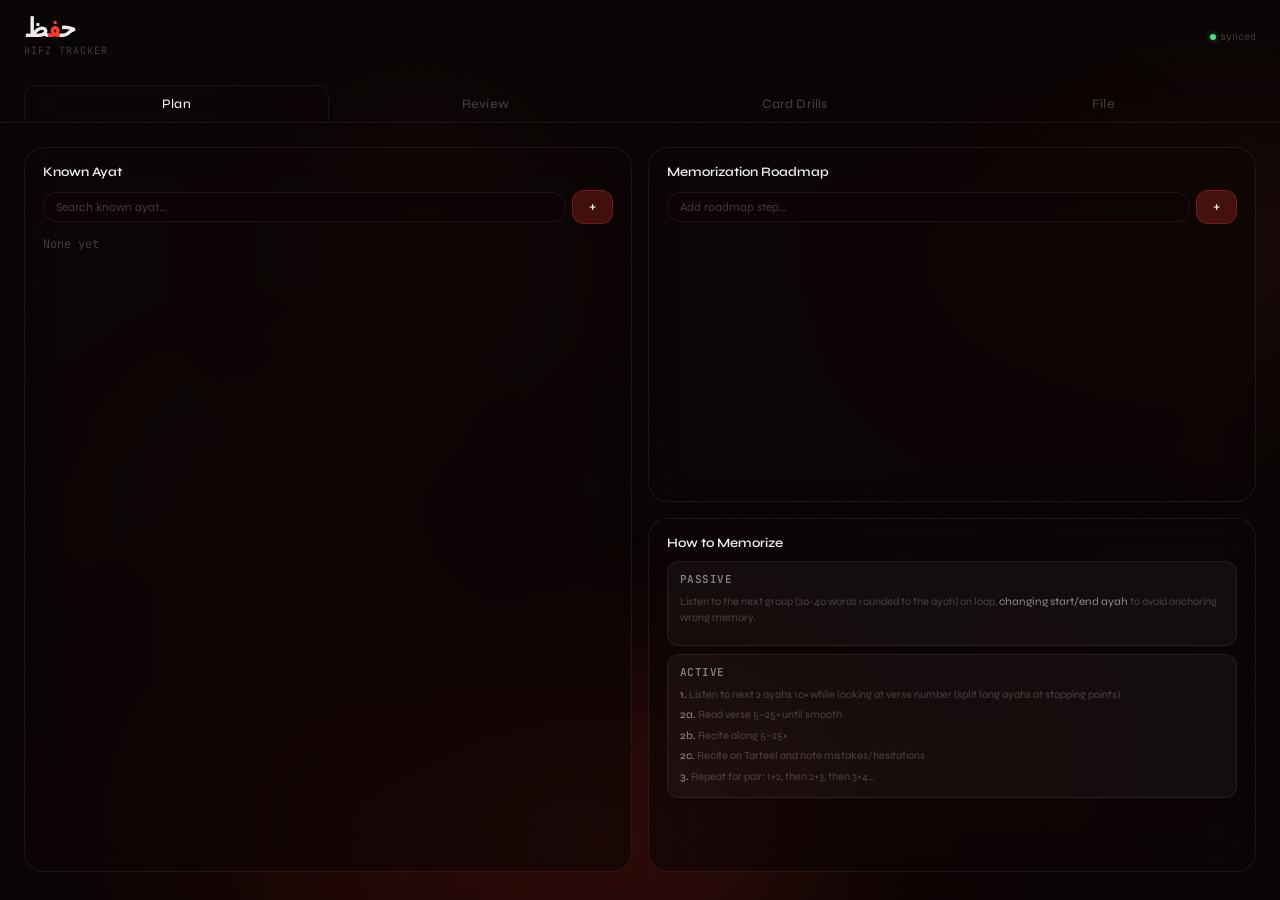
==== commit e6e81a2b: "Add files via upload" ====
--- a/index.html
+++ b/index.html
@@ -2135,16 +2135,26 @@
       position: fixed;
       inset: 0;
       z-index: 900;
-      background: rgba(0, 0, 0, 0.82);
+      background: rgba(0, 0, 0, 0);
       backdrop-filter: blur(12px);
       -webkit-backdrop-filter: blur(12px);
-      display: none;
+      display: flex;
       align-items: center;
       justify-content: center;
-      padding: 20px
-    }
-    .np-setup-backdrop.open { display: flex }
+      padding: 20px;
+      opacity: 0;
+      pointer-events: none;
+      visibility: hidden;
+      transition: background 0.35s ease, opacity 0.35s ease;
+    }
+    .np-setup-backdrop.open {
+      opacity: 1;
+      pointer-events: auto;
+      visibility: visible;
+      background: rgba(0, 0, 0, 0.82);
+    }
     .np-setup-modal {
+      position: relative;
       width: 100%;
       max-width: 480px;
       border-radius: 24px;
@@ -2153,7 +2163,36 @@
       backdrop-filter: blur(40px);
       -webkit-backdrop-filter: blur(40px);
       padding: 28px;
-      box-shadow: 0 24px 80px rgba(0,0,0,0.7), inset 0 1px 0 rgba(255,255,255,0.07)
+      box-shadow: 0 24px 80px rgba(0,0,0,0.7), inset 0 1px 0 rgba(255,255,255,0.07);
+      transform: translateY(24px) scale(0.98);
+      opacity: 0;
+      transition: transform 0.32s ease, opacity 0.32s ease;
+    }
+    .np-setup-backdrop.open .np-setup-modal {
+      transform: translateY(0) scale(1);
+      opacity: 1;
+      transition-delay: 0.12s;
+    }
+    .np-skip-topright {
+      position: absolute;
+      top: 18px;
+      right: 18px;
+      padding: 0;
+      border-radius: 0;
+      border: none;
+      background: transparent;
+      color: #fff;
+      font-size: 12px;
+      font-family: var(--mono);
+      cursor: pointer;
+      display: inline-flex;
+      align-items: center;
+      gap: 6px;
+      transition: color 0.2s ease, opacity 0.2s ease;
+    }
+    .np-skip-topright:hover {
+      color: #ff4f4f;
+      opacity: 0.9;
     }
     .np-setup-title {
       font-size: 18px;
@@ -2262,9 +2301,7 @@
         <button class="btn primary" onclick="npSetupConnect()">Connect</button>
       </div>
       <div class="np-setup-note" id="np-setup-note"></div>
-      <div style="margin-top:16px;text-align:right">
-        <button class="modal-cancel" onclick="npSetupSkip()">Skip for now</button>
-      </div>
+      <button class="modal-cancel np-skip-topright" onclick="npSetupSkip()">Skip <span aria-hidden="true">→</span></button>
     </div>
   </div>
 
@@ -2394,18 +2431,16 @@
             <div class="plan-box-title">How to Memorize</div>
             <div class="memorize-steps">
               <div class="mem-phase">
-                <div class="mem-phase-title">Phase 1 — Mishary 1 (clear, tajweed-focused)</div>
-                <div class="mem-step" style="margin-bottom:6px"><b>Passive:</b> Listen to the next group (2–10 ayahs) on loop, <b>changing start/end ayah</b> to avoid anchoring wrong memory. Goal: internalize correct pronunciation and tajweed.</div>
-                <div class="mem-step"><b>Active:</b></div>
+                <div class="mem-phase-title">Passive</div>
+                <div class="mem-step" style="margin-bottom:6px">Listen to the next group (20-40 words rounded to the ayah) on loop, <b>changing start/end ayah</b> to avoid anchoring wrong memory.</div>
+              </div>
+              <div class="mem-phase">
+                <div class="mem-phase-title">Active</div>
                 <div class="mem-step"><b>1.</b> Listen to next 2 ayahs 10× while looking at verse number (split long ayahs at stopping points)</div>
                 <div class="mem-step"><b>2a.</b> Read verse 5–25× until smooth</div>
                 <div class="mem-step"><b>2b.</b> Recite along 5–25×</div>
                 <div class="mem-step"><b>2c.</b> Recite on Tarteel and note mistakes/hesitations</div>
                 <div class="mem-step"><b>3.</b> Repeat for pair: 1+2, then 2+3, then 3+4…</div>
-              </div>
-              <div class="mem-phase">
-                <div class="mem-phase-title">Phase 2 — Mishary 2 (style-focused, once Phase 1 group is memorized)</div>
-                <div class="mem-step"><b>Passive:</b> Listen to the same group (2–10 ayahs) on loop with Mishary 2, <b>changing start/end ayah</b> to avoid anchoring wrong memory. Goal: re-memorize with good recitation style.</div>
               </div>
             </div>
           </div>
@@ -2841,8 +2876,11 @@
     function checkNpSetup() {
       const bin = localStorage.getItem('hifz_np_bin');
       if (!bin || bin === 'YOUR_BIN_ID_HERE') {
-        document.getElementById('np-setup-modal').classList.add('open');
-        setTimeout(() => document.getElementById('np-setup-input').focus(), 100);
+        setTimeout(() => {
+          const modal = document.getElementById('np-setup-modal');
+          modal.classList.add('open');
+          setTimeout(() => document.getElementById('np-setup-input').focus(), 100);
+        }, 2000);
       }
     }
     function npSetupSkip() {
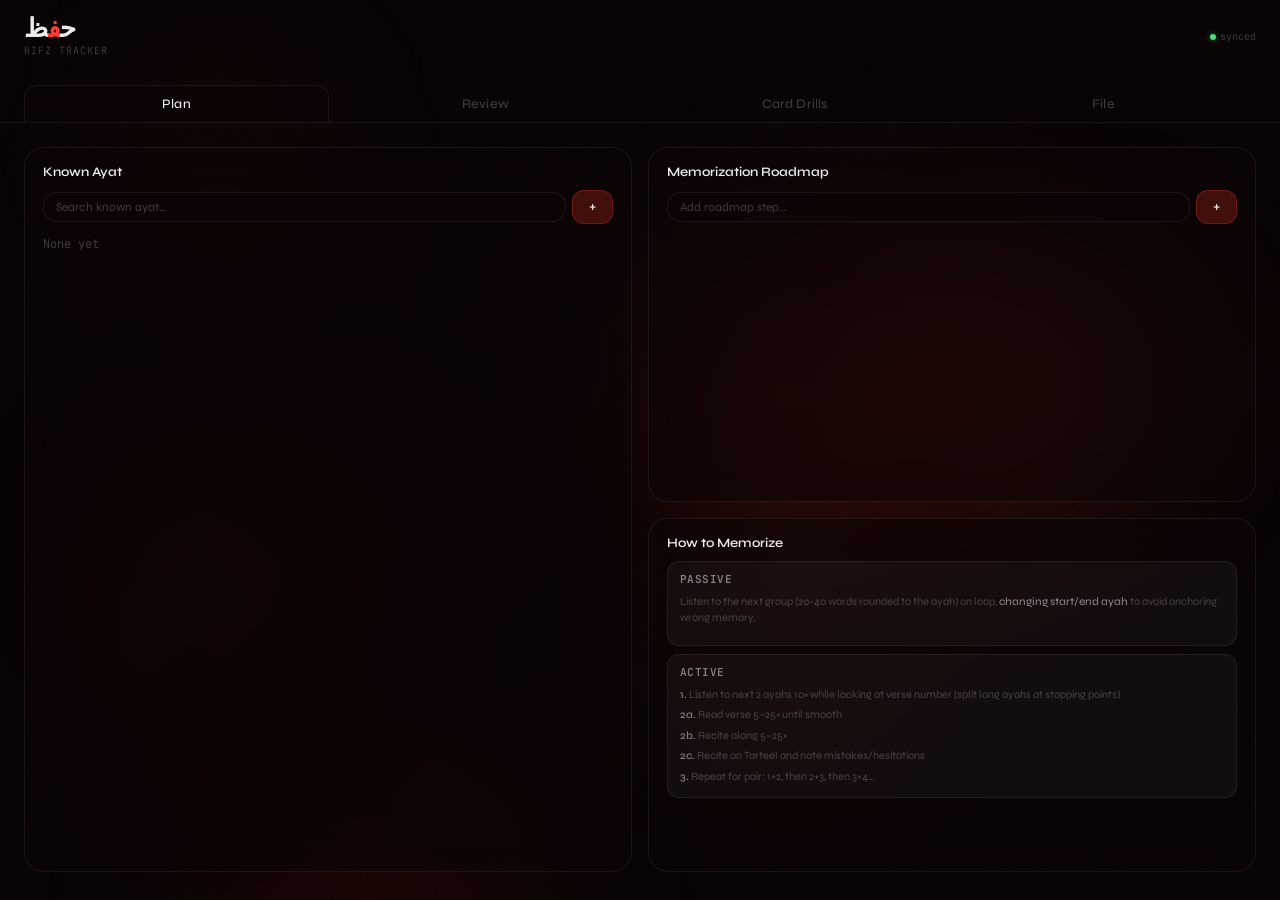
==== commit 107921c5: "Add files via upload" ====
--- a/index.html
+++ b/index.html
@@ -2330,6 +2330,11 @@
     <div class="add-ayah-modal">
       <div class="aam-title">Add Verse(s)</div>
       <div class="aam-hint">Format examples: <span style="color:var(--text-dim)">2:1-6</span> · <span style="color:var(--text-dim)">2:255</span> · <span style="color:var(--text-dim)">1</span> · <span style="color:var(--text-dim)">108-114</span> · <span style="color:var(--text-dim)">19:1-33</span> · <span style="color:var(--text-dim)">2:284-3:20</span></div>
+      <div class="modal-label" style="margin-bottom:6px">Type</div>
+      <div class="aem-type-row">
+        <div class="aem-type-btn active-qiraat" id="aam-btn-qiraat" onclick="aamSetType('qiraat')">● Qiraat</div>
+        <div class="aem-type-btn" id="aam-btn-memory" onclick="aamSetType('memory')">○ Memory</div>
+      </div>
       <input class="aam-input" id="aam-input" type="text" placeholder="e.g. 19:1-33 or 108-114"
         onkeydown="if(event.key==='Enter')submitAddAyah()" />
       <div class="aam-error" id="aam-error"></div>
@@ -3088,12 +3093,11 @@
         const verseLabel = condenseVerseList(ownedPageVs, surahMeta);
         if (!verseLabel) continue; // page has none of our verses
 
-        // ln: * if ownership covers the whole page, otherwise count owned lines
+        // ln: * only if every verse on the page is owned (not just first+last — avoids
+        // false "full" when a page spans e.g. 103 · 104 · 105 but only 103+105 are known).
         let ln = '*';
         try {
-          const firstPageKey = pageVerses[0].verse_key;
-          const lastPageKey  = pageVerses[pageVerses.length - 1].verse_key;
-          const fullPage     = ownershipKeys.has(firstPageKey) && ownershipKeys.has(lastPageKey);
+          const fullPage = pageVerses.every(pv => ownershipKeys.has(pv.verse_key));
           if (!fullPage) {
             const lineTotals   = new Map();
             const lineRangeOwn = new Map();
@@ -3228,11 +3232,18 @@
     }
 
     // --- Add Ayah Modal ---
+    let _aamType = 'qiraat';
+    function aamSetType(t) {
+      _aamType = t;
+      document.getElementById('aam-btn-qiraat').className = 'aem-type-btn' + (t === 'qiraat' ? ' active-qiraat' : '');
+      document.getElementById('aam-btn-memory').className = 'aem-type-btn' + (t === 'memory' ? ' active-memory' : '');
+    }
     function openAddAyahModal() {
       document.getElementById('add-ayah-modal').classList.add('open');
       document.getElementById('aam-input').value = '';
       document.getElementById('aam-error').textContent = '';
       document.getElementById('aam-loading').textContent = '';
+      aamSetType('qiraat');
       setTimeout(() => document.getElementById('aam-input').focus(), 50);
     }
     function closeAddAyahModal() {
@@ -3351,10 +3362,9 @@
           const meta = await getSurahMeta();
           pg.verses = condenseVerseList(ownedVs, meta);
 
-          // Recompute ln
-          const firstKey = pageVerses[0].verse_key;
-          const lastKey  = pageVerses[pageVerses.length - 1].verse_key;
-          if (allKnownKeys && allKnownKeys.has(firstKey) && allKnownKeys.has(lastKey)) {
+          // Recompute ln (every verse on the physical page must be known for *)
+          const fullPage = allKnownKeys && pageVerses.every(pv => allKnownKeys.has(pv.verse_key));
+          if (fullPage) {
             pg.ln = '*';
           } else {
             const lineTotals = new Map();
@@ -3382,7 +3392,8 @@
     // entries and collapse them into a single bare-number label (e.g. "19").
     // Runs even if bare label already exists — cleans up zombie partials.
     // After any add, normalize knownAyat entries per surah:
-    // - Merge contiguous/adjacent single-surah ranges (19:1-33 + 19:34-97 → 19:1-97)
+    // - Merge contiguous/adjacent single-surah ranges within the SAME type only
+    //   (2:255 qiraat + 2:256 memory stay separate; both qiraat → 2:255-256)
     // - Collapse to bare number when full surah is covered (19:1-98 → 19)
     // Cross-surah entries (e.g. 2:284-3:20) are left alone.
     async function normalizeKnownAyat() {
@@ -3390,53 +3401,41 @@
       if (!meta) return;
 
       for (let surah = 1; surah <= 114; surah++) {
-        const total = meta[surah];
-
         const isSingleSurahLabel = (label) => {
           const vs = parseVerseRangeSync(label, meta);
           if (!vs || !vs.length) return false;
           return vs.every(v => v.surah === surah);
         };
 
-        const qContrib = D.knownAyat.qiraat.filter(isSingleSurahLabel);
-        const mContrib = D.knownAyat.memory.filter(isSingleSurahLabel);
-        const allContrib = [...qContrib, ...mContrib];
-
-        // Nothing to normalize if 0 or 1 label
-        if (allContrib.length <= 1) continue;
-
-        // Expand all verses for this surah across all contributing labels
-        const ayahSet = new Set();
-        for (const l of allContrib) {
-          const vs = parseVerseRangeSync(l, meta);
-          if (vs) vs.forEach(({ surah: s, ayah: a }) => { if (s === surah) ayahSet.add(a); });
+        for (const type of ['qiraat', 'memory']) {
+          const contrib = D.knownAyat[type].filter(isSingleSurahLabel);
+          if (contrib.length <= 1) continue;
+
+          const ayahSet = new Set();
+          for (const l of contrib) {
+            const vs = parseVerseRangeSync(l, meta);
+            if (vs) vs.forEach(({ surah: s, ayah: a }) => { if (s === surah) ayahSet.add(a); });
+          }
+
+          const sortedVs = [...ayahSet].sort((a, b) => a - b).map(a => ({ surah, ayah: a }));
+          const newLabel = condenseVerseList(sortedVs, meta);
+          if (!newLabel) continue;
+
+          if (contrib.length === 1 && contrib[0] === newLabel) continue;
+
+          const oldLabelSet = new Set(contrib);
+
+          for (const pg of D.pages) {
+            if (!pg.sourceLabels) continue;
+            const hadOld = pg.sourceLabels.some(l => oldLabelSet.has(l));
+            if (!hadOld) continue;
+            pg.sourceLabels = pg.sourceLabels.filter(l => !oldLabelSet.has(l));
+            if (!pg.sourceLabels.includes(newLabel)) pg.sourceLabels.push(newLabel);
+          }
+
+          D.knownAyat[type] = D.knownAyat[type].filter(l => !contrib.includes(l));
+          D.knownAyat[type].push(newLabel);
         }
-
-        // Re-condense into minimal label(s)
-        const sortedVs = [...ayahSet].sort((a, b) => a - b).map(a => ({ surah, ayah: a }));
-        const newLabel = condenseVerseList(sortedVs, meta); // uses meta → collapses full surah to bare number
-        if (!newLabel) continue;
-
-        // No change needed if result is already what we have as a single entry
-        if (allContrib.length === 1 && allContrib[0] === newLabel) continue;
-
-        // Determine target list: qiraat wins if any contributor is qiraat
-        const targetType = qContrib.length > 0 ? 'qiraat' : 'memory';
-        const oldLabelSet = new Set(allContrib);
-
-        // Update sourceLabels on affected pages
-        for (const pg of D.pages) {
-          if (!pg.sourceLabels) continue;
-          const hadOld = pg.sourceLabels.some(l => oldLabelSet.has(l));
-          if (!hadOld) continue;
-          pg.sourceLabels = pg.sourceLabels.filter(l => !oldLabelSet.has(l));
-          if (!pg.sourceLabels.includes(newLabel)) pg.sourceLabels.push(newLabel);
-        }
-
-        // Remove old labels, add merged label
-        D.knownAyat.qiraat = D.knownAyat.qiraat.filter(l => !qContrib.includes(l));
-        D.knownAyat.memory  = D.knownAyat.memory.filter(l => !mContrib.includes(l));
-        D.knownAyat[targetType].push(newLabel);
       }
     }
 
@@ -3474,10 +3473,11 @@
 
       // For surah ranges (e.g. 108-114): push one knownAyat entry per surah.
       // For everything else: push a single entry with the raw label.
+      const targetList = _aamType === 'memory' ? 'memory' : 'qiraat';
       const labels = surahLabels || [label];
       for (const l of labels) {
         if (!D.knownAyat.qiraat.includes(l) && !D.knownAyat.memory.includes(l)) {
-          D.knownAyat.qiraat.push(l);
+          D.knownAyat[targetList].push(l);
         }
       }
 
@@ -3568,13 +3568,14 @@
       document.getElementById('aem-btn-memory').className = 'aem-type-btn' + (t === 'memory' ? ' active-memory' : '');
     }
 
-    function aemSave() {
+    async function aemSave() {
       const newVal = document.getElementById('aem-text').value.trim();
       if (!newVal) return;
       // remove from original
       D.knownAyat[_aemOrigType].splice(_aemIdx, 1);
       // add to new type
       D.knownAyat[_aemType].push(newVal);
+      await normalizeKnownAyat();
       persist(); renderAll(); initDeck();
       closeAyahEditModal();
     }
@@ -3589,11 +3590,12 @@
       closeAyahEditModal();
     }
 
-    function toggleAyahType(type, idx) {
+    async function toggleAyahType(type, idx) {
       const val = D.knownAyat[type][idx];
       D.knownAyat[type].splice(idx, 1);
       const newType = type === 'qiraat' ? 'memory' : 'qiraat';
       D.knownAyat[newType].push(val);
+      await normalizeKnownAyat();
       persist(); renderAll(); initDeck();
     }
 
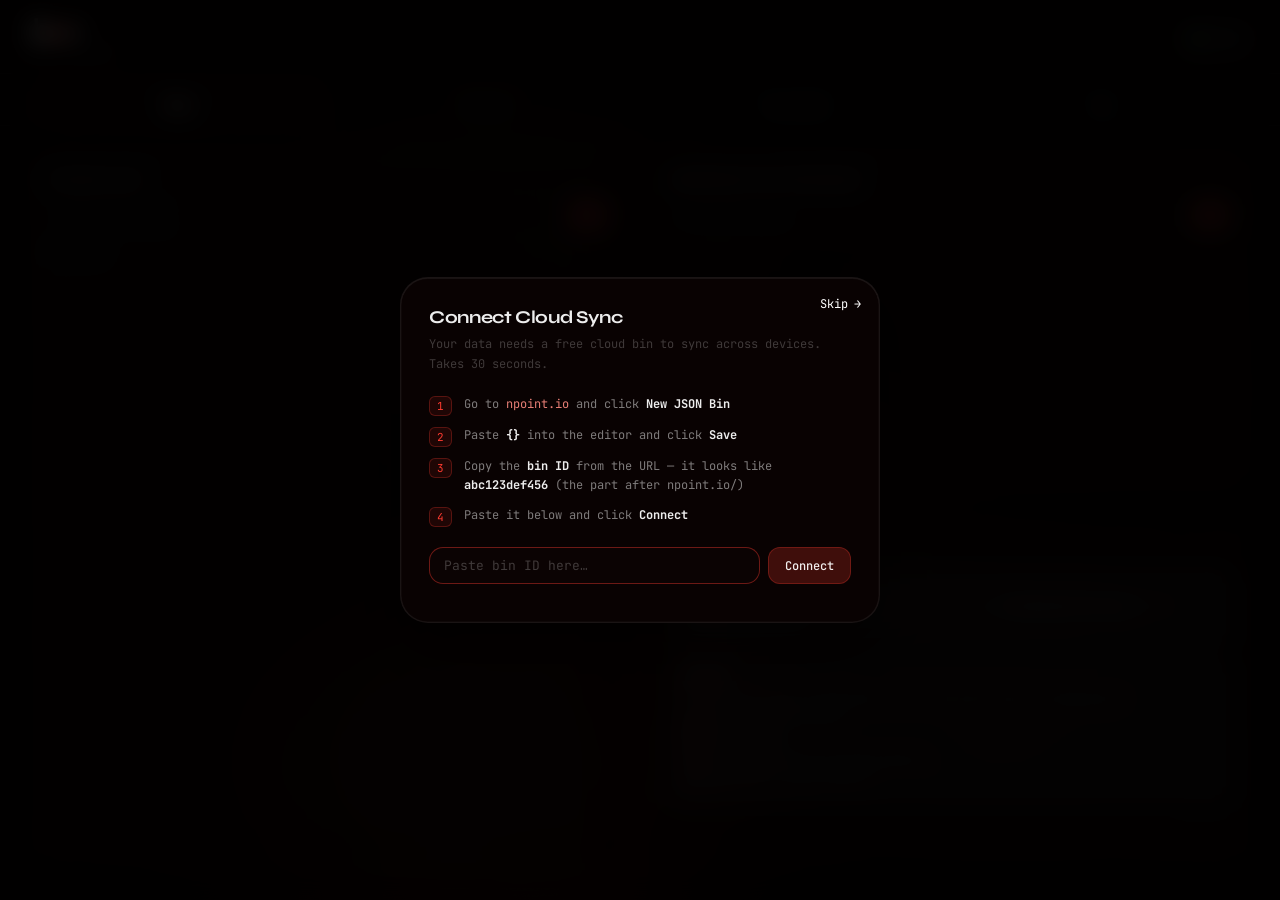
==== commit f866cbff: "Add files via upload" ====
--- a/index.html
+++ b/index.html
@@ -43,6 +43,11 @@
       --mono: 'JetBrains Mono', monospace;
       --arabic: 'Noto Naskh Arabic', serif;
       --radius: 20px;
+      --radius-sm: 12px;
+      --radius-lg: 28px;
+      --shadow-elev: 0 20px 60px rgba(0, 0, 0, 0.45), inset 0 1px 0 rgba(255, 255, 255, 0.04);
+      --shadow-card-hover: 0 12px 40px rgba(0, 0, 0, 0.35), 0 0 0 1px rgba(255, 255, 255, 0.06);
+      --ease-out: cubic-bezier(0.33, 1, 0.68, 1);
     }
 
     html,
@@ -224,7 +229,6 @@
       50% {
         transform: translate(65px, -80px) scale(1.1)
       }
-    }
     }
 
     @keyframes ob8 {
@@ -262,14 +266,28 @@
       flex-direction: column
     }
 
+    .app-shell {
+      width: 100%;
+      max-width: none;
+      margin: 0;
+      display: flex;
+      flex-direction: column;
+      flex: 1;
+      min-height: 0
+    }
+
     /* ── TOPBAR ── */
     #topbar {
       display: flex;
       align-items: center;
       justify-content: space-between;
-      padding: 16px 24px 0;
+      padding: 18px 28px 14px;
       gap: 16px;
-      flex-wrap: wrap
+      flex-wrap: wrap;
+      background: rgba(8, 3, 3, 0.55);
+      backdrop-filter: blur(20px) saturate(1.2);
+      -webkit-backdrop-filter: blur(20px) saturate(1.2);
+      border-bottom: 0.5px solid rgba(255, 255, 255, 0.06)
     }
 
     .logo {
@@ -292,8 +310,8 @@
     .logo-sub {
       font-size: 10px;
       font-family: var(--mono);
-      color: var(--text-muted);
-      letter-spacing: 0.1em;
+      color: rgba(255, 255, 255, 0.28);
+      letter-spacing: 0.14em;
       text-transform: uppercase
     }
 
@@ -308,7 +326,11 @@
       font-size: 10px;
       font-family: var(--mono);
       color: var(--text-muted);
-      white-space: nowrap
+      white-space: nowrap;
+      padding: 6px 12px;
+      border-radius: 100px;
+      background: rgba(255, 255, 255, 0.04);
+      border: 0.5px solid var(--glass-border)
     }
 
     .dot-saved {
@@ -346,25 +368,26 @@
     /* ── TABS (full width, v1 style) ── */
     #tabs {
       display: flex;
-      gap: 4px;
-      padding: 16px 24px 0;
-      border-bottom: 0.5px solid var(--glass-border);
-      margin-top: 12px
+      gap: 6px;
+      padding: 12px 28px 0;
+      border-bottom: 0.5px solid rgba(255, 255, 255, 0.05);
+      margin-top: 0;
+      background: rgba(8, 3, 3, 0.35)
     }
 
     .tab {
       flex: 1;
       text-align: center;
-      padding: 10px 18px;
+      padding: 11px 20px;
       font-size: 13px;
-      font-weight: 500;
-      border-radius: 12px 12px 0 0;
+      font-weight: 600;
+      border-radius: 14px 14px 0 0;
       border: 0.5px solid transparent;
       border-bottom: none;
       cursor: pointer;
       color: var(--text-muted);
       background: transparent;
-      transition: all 0.2s;
+      transition: color 0.2s var(--ease-out), background 0.2s var(--ease-out), border-color 0.2s, box-shadow 0.2s;
       letter-spacing: 0.01em;
       white-space: nowrap
     }
@@ -376,20 +399,31 @@
 
     .tab.active {
       color: var(--text);
-      background: var(--glass);
+      background: rgba(14, 6, 6, 0.75);
       border-color: var(--glass-border);
       border-bottom-color: transparent;
       backdrop-filter: blur(20px);
-      -webkit-backdrop-filter: blur(20px)
+      -webkit-backdrop-filter: blur(20px);
+      box-shadow: 0 -2px 20px rgba(255, 59, 48, 0.06)
     }
 
     /* ── CONTENT ── */
     #content {
       flex: 1;
-      padding: 24px;
+      min-height: 0;
+      padding: 28px 28px 32px;
       display: flex;
       flex-direction: column;
       box-sizing: border-box
+    }
+
+    .sec-label {
+      font-size: 10px;
+      font-family: var(--mono);
+      font-weight: 600;
+      letter-spacing: 0.12em;
+      text-transform: uppercase;
+      color: var(--text-muted)
     }
 
     .section {
@@ -403,6 +437,7 @@
       display: flex;
       flex-direction: column;
       flex: 1;
+      min-height: 0;
       animation: secIn 0.3s cubic-bezier(0.34, 1.1, 0.64, 1) both
     }
 
@@ -633,8 +668,8 @@
 
     .page-grid {
       display: grid;
-      grid-template-columns: repeat(auto-fill, minmax(180px, 1fr));
-      gap: 10px
+      grid-template-columns: repeat(auto-fill, minmax(196px, 1fr));
+      gap: 14px
     }
 
     /* breathing idle - 2px only, no movement */
@@ -652,21 +687,19 @@
 
     .pcard {
       position: relative;
-      border-radius: var(--radius);
+      border-radius: var(--radius-lg);
       border: 0.5px solid var(--glass-border);
       background: var(--glass);
       backdrop-filter: blur(24px) saturate(1.4);
       -webkit-backdrop-filter: blur(24px) saturate(1.4);
-      padding: 14px 16px 13px;
-      /* color transitions */
+      padding: 16px 18px 15px;
       transition:
-        border-color 0.45s ease,
-        background 0.45s ease,
-        box-shadow 0.45s ease,
-        transform 0.18s ease;
+        border-color 0.35s var(--ease-out),
+        background 0.35s var(--ease-out),
+        box-shadow 0.35s var(--ease-out),
+        transform 0.2s var(--ease-out);
       overflow: hidden;
       user-select: none;
-      /* breathing */
       animation: breathe var(--bd, 7s) ease-in-out var(--bdelay, 0s) infinite;
       will-change: transform;
     }
@@ -698,7 +731,7 @@
       --hover-lift: -4px;
       border-color: rgba(255, 255, 255, 0.13);
       background: var(--glass-hover);
-      box-shadow: 0 8px 28px rgba(0, 0, 0, 0.28)
+      box-shadow: var(--shadow-card-hover)
     }
 
     .pcard:active {
@@ -930,10 +963,6 @@
       font-size: 12px
     }
 
-    .pcard {
-      animation: breathe var(--bd, 7s) ease-in-out var(--bdel, 0s) infinite
-    }
-
     /* ── MODAL ── */
     .modal-backdrop {
       position: fixed;
@@ -955,20 +984,21 @@
     .modal {
       width: 100%;
       max-width: 440px;
-      border-radius: 24px;
+      border-radius: var(--radius-lg);
       border: 0.5px solid var(--glass-border);
       background: rgba(12, 4, 4, 0.92);
       backdrop-filter: blur(40px);
       -webkit-backdrop-filter: blur(40px);
       padding: 24px;
-      box-shadow: 0 24px 80px rgba(0, 0, 0, 0.6), inset 0 1px 0 rgba(255, 255, 255, 0.07)
+      box-shadow: var(--shadow-elev), 0 0 0 0.5px rgba(255, 255, 255, 0.05) inset
     }
 
     .modal-title {
       font-size: 16px;
       font-weight: 600;
       margin-bottom: 16px;
-      color: var(--text)
+      color: var(--text);
+      letter-spacing: -0.02em
     }
 
     .modal-field {
@@ -1079,7 +1109,7 @@
     .lb-strip {
       display: grid;
       grid-template-columns: repeat(5, 1fr);
-      gap: 8px;
+      gap: 10px;
       margin-bottom: 1rem
     }
     .lb-box {
@@ -1088,7 +1118,7 @@
       background: var(--glass);
       backdrop-filter: blur(16px);
       -webkit-backdrop-filter: blur(16px);
-      padding: 10px 10px 8px;
+      padding: 12px 12px 10px;
       display: flex;
       flex-direction: column;
       gap: 5px;
@@ -1507,8 +1537,9 @@
       display: grid;
       grid-template-columns: 1fr 1fr;
       grid-template-rows: 1fr 1fr;
-      gap: 16px;
-      height: calc(100dvh - 175px)
+      gap: 20px;
+      flex: 1;
+      min-height: 0
     }
 
     .plan-grid>.plan-box:nth-child(1) {
@@ -1536,22 +1567,25 @@
     }
 
     .plan-box {
-      border-radius: var(--radius);
+      border-radius: var(--radius-lg);
       border: 0.5px solid var(--glass-border);
       background: var(--glass);
       backdrop-filter: blur(20px);
       -webkit-backdrop-filter: blur(20px);
-      padding: 16px 18px;
+      padding: 18px 20px;
       display: flex;
       flex-direction: column;
-      overflow: hidden
+      overflow: hidden;
+      box-shadow: var(--shadow-elev)
     }
 
     .plan-box-title {
-      font-size: 13px;
-      font-weight: 600;
-      color: var(--text);
-      margin-bottom: 10px;
+      font-size: 11px;
+      font-weight: 700;
+      letter-spacing: 0.08em;
+      text-transform: uppercase;
+      color: var(--text-dim);
+      margin-bottom: 12px;
       display: flex;
       align-items: center;
       gap: 8px
@@ -1654,20 +1688,21 @@
     .ayah-edit-modal {
       width: 100%;
       max-width: 400px;
-      border-radius: 24px;
+      border-radius: var(--radius-lg);
       border: 0.5px solid var(--glass-border);
       background: rgba(12,4,4,0.95);
       backdrop-filter: blur(40px);
       -webkit-backdrop-filter: blur(40px);
       padding: 22px;
-      box-shadow: 0 24px 80px rgba(0,0,0,0.6), inset 0 1px 0 rgba(255,255,255,0.07)
+      box-shadow: var(--shadow-elev), 0 0 0 0.5px rgba(255,255,255,0.05) inset
     }
 
     .aem-title {
       font-size: 14px;
       font-weight: 600;
       color: var(--text);
-      margin-bottom: 14px
+      margin-bottom: 14px;
+      letter-spacing: -0.02em
     }
 
     .aem-ref-display {
@@ -1754,20 +1789,21 @@
     .add-ayah-modal {
       width: 100%;
       max-width: 420px;
-      border-radius: 24px;
+      border-radius: var(--radius-lg);
       border: 0.5px solid var(--glass-border);
       background: rgba(12,4,4,0.95);
       backdrop-filter: blur(40px);
       -webkit-backdrop-filter: blur(40px);
       padding: 22px;
-      box-shadow: 0 24px 80px rgba(0,0,0,0.6), inset 0 1px 0 rgba(255,255,255,0.07)
+      box-shadow: var(--shadow-elev), 0 0 0 0.5px rgba(255,255,255,0.05) inset
     }
 
     .aam-title {
       font-size: 14px;
       font-weight: 600;
       color: var(--text);
-      margin-bottom: 6px
+      margin-bottom: 6px;
+      letter-spacing: -0.02em
     }
 
     .aam-hint {
@@ -1880,7 +1916,10 @@
     .memorize-steps {
       display: flex;
       flex-direction: column;
-      gap: 8px
+      gap: 8px;
+      flex: 1;
+      min-height: 0;
+      overflow-y: auto
     }
 
     /* roadmap edit controls */
@@ -2157,13 +2196,13 @@
       position: relative;
       width: 100%;
       max-width: 480px;
-      border-radius: 24px;
+      border-radius: var(--radius-lg);
       border: 0.5px solid var(--glass-border);
       background: rgba(10, 3, 3, 0.96);
       backdrop-filter: blur(40px);
       -webkit-backdrop-filter: blur(40px);
       padding: 28px;
-      box-shadow: 0 24px 80px rgba(0,0,0,0.7), inset 0 1px 0 rgba(255,255,255,0.07);
+      box-shadow: var(--shadow-elev), 0 0 0 0.5px rgba(255,255,255,0.05) inset;
       transform: translateY(24px) scale(0.98);
       opacity: 0;
       transition: transform 0.32s ease, opacity 0.32s ease;
@@ -2198,7 +2237,8 @@
       font-size: 18px;
       font-weight: 700;
       color: var(--text);
-      margin-bottom: 6px
+      margin-bottom: 6px;
+      letter-spacing: -0.02em
     }
     .np-setup-sub {
       font-size: 12px;
@@ -2251,8 +2291,6 @@
       font-family: var(--mono);
       color: var(--text-muted);
       margin-top: 6px
-    }
-      border-radius: 2px
     }
   </style>
 </head>
@@ -2390,6 +2428,7 @@
   </div>
 
   <div id="app">
+    <div class="app-shell">
     <!-- TOPBAR -->
     <div id="topbar">
       <div class="logo">
@@ -2617,6 +2656,7 @@
       </div>
 
     </div><!-- /content -->
+    </div><!-- /app-shell -->
   </div><!-- /app -->
 
   <script>
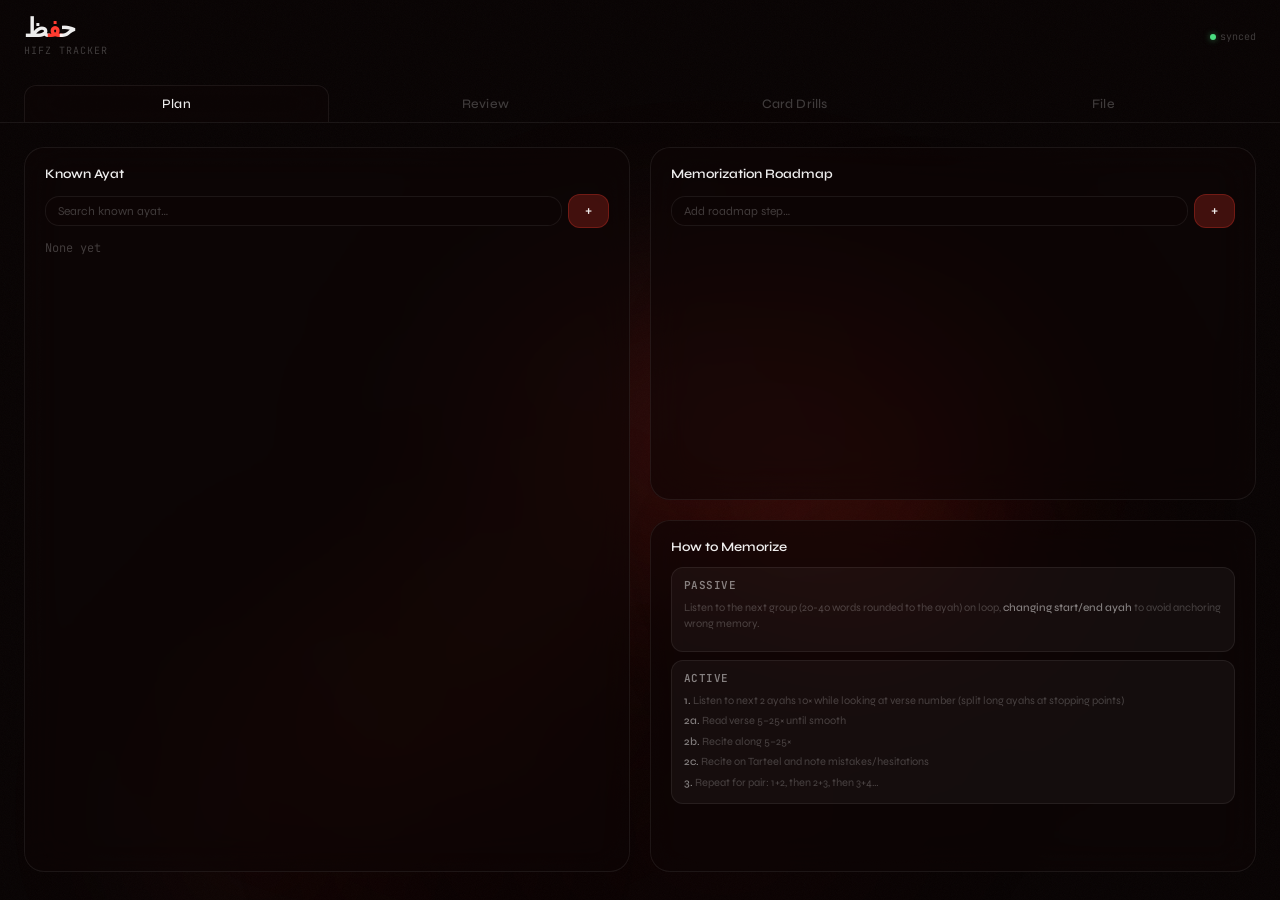
==== commit 3b598b84: "Add files via upload" ====
--- a/index.html
+++ b/index.html
@@ -281,13 +281,9 @@
       display: flex;
       align-items: center;
       justify-content: space-between;
-      padding: 18px 28px 14px;
+      padding: 16px 24px 0;
       gap: 16px;
-      flex-wrap: wrap;
-      background: rgba(8, 3, 3, 0.55);
-      backdrop-filter: blur(20px) saturate(1.2);
-      -webkit-backdrop-filter: blur(20px) saturate(1.2);
-      border-bottom: 0.5px solid rgba(255, 255, 255, 0.06)
+      flex-wrap: wrap
     }
 
     .logo {
@@ -310,8 +306,8 @@
     .logo-sub {
       font-size: 10px;
       font-family: var(--mono);
-      color: rgba(255, 255, 255, 0.28);
-      letter-spacing: 0.14em;
+      color: var(--text-muted);
+      letter-spacing: 0.1em;
       text-transform: uppercase
     }
 
@@ -326,11 +322,7 @@
       font-size: 10px;
       font-family: var(--mono);
       color: var(--text-muted);
-      white-space: nowrap;
-      padding: 6px 12px;
-      border-radius: 100px;
-      background: rgba(255, 255, 255, 0.04);
-      border: 0.5px solid var(--glass-border)
+      white-space: nowrap
     }
 
     .dot-saved {
@@ -368,26 +360,25 @@
     /* ── TABS (full width, v1 style) ── */
     #tabs {
       display: flex;
-      gap: 6px;
-      padding: 12px 28px 0;
-      border-bottom: 0.5px solid rgba(255, 255, 255, 0.05);
-      margin-top: 0;
-      background: rgba(8, 3, 3, 0.35)
+      gap: 4px;
+      padding: 16px 24px 0;
+      border-bottom: 0.5px solid var(--glass-border);
+      margin-top: 12px
     }
 
     .tab {
       flex: 1;
       text-align: center;
-      padding: 11px 20px;
+      padding: 10px 18px;
       font-size: 13px;
-      font-weight: 600;
-      border-radius: 14px 14px 0 0;
+      font-weight: 500;
+      border-radius: 12px 12px 0 0;
       border: 0.5px solid transparent;
       border-bottom: none;
       cursor: pointer;
       color: var(--text-muted);
       background: transparent;
-      transition: color 0.2s var(--ease-out), background 0.2s var(--ease-out), border-color 0.2s, box-shadow 0.2s;
+      transition: all 0.2s;
       letter-spacing: 0.01em;
       white-space: nowrap
     }
@@ -399,19 +390,17 @@
 
     .tab.active {
       color: var(--text);
-      background: rgba(14, 6, 6, 0.75);
+      background: var(--glass);
       border-color: var(--glass-border);
       border-bottom-color: transparent;
       backdrop-filter: blur(20px);
-      -webkit-backdrop-filter: blur(20px);
-      box-shadow: 0 -2px 20px rgba(255, 59, 48, 0.06)
+      -webkit-backdrop-filter: blur(20px)
     }
 
     /* ── CONTENT ── */
     #content {
       flex: 1;
-      min-height: 0;
-      padding: 28px 28px 32px;
+      padding: 24px;
       display: flex;
       flex-direction: column;
       box-sizing: border-box
@@ -1538,8 +1527,7 @@
       grid-template-columns: 1fr 1fr;
       grid-template-rows: 1fr 1fr;
       gap: 20px;
-      flex: 1;
-      min-height: 0
+      height: calc(100dvh - 175px)
     }
 
     .plan-grid>.plan-box:nth-child(1) {
@@ -1567,7 +1555,7 @@
     }
 
     .plan-box {
-      border-radius: var(--radius-lg);
+      border-radius: var(--radius);
       border: 0.5px solid var(--glass-border);
       background: var(--glass);
       backdrop-filter: blur(20px);
@@ -1575,16 +1563,15 @@
       padding: 18px 20px;
       display: flex;
       flex-direction: column;
-      overflow: hidden;
-      box-shadow: var(--shadow-elev)
+      overflow: hidden
     }
 
     .plan-box-title {
-      font-size: 11px;
-      font-weight: 700;
-      letter-spacing: 0.08em;
-      text-transform: uppercase;
-      color: var(--text-dim);
+      font-size: 13px;
+      font-weight: 600;
+      letter-spacing: normal;
+      text-transform: none;
+      color: var(--text);
       margin-bottom: 12px;
       display: flex;
       align-items: center;
@@ -2367,14 +2354,18 @@
   <div class="add-ayah-modal-backdrop" id="add-ayah-modal">
     <div class="add-ayah-modal">
       <div class="aam-title">Add Verse(s)</div>
-      <div class="aam-hint">Format examples: <span style="color:var(--text-dim)">2:1-6</span> · <span style="color:var(--text-dim)">2:255</span> · <span style="color:var(--text-dim)">1</span> · <span style="color:var(--text-dim)">108-114</span> · <span style="color:var(--text-dim)">19:1-33</span> · <span style="color:var(--text-dim)">2:284-3:20</span></div>
+      <div class="aam-hint">
+        <span style="color:var(--text-dim)">19:1-33</span> · <span style="color:var(--text-dim)">19;-33</span> (from ayah 1) · <span style="color:var(--text-dim)">105;2-</span> (to end) · <span style="color:var(--text-dim)">2:255</span> · <span style="color:var(--text-dim)">93</span><br>
+        <span style="color:var(--text-muted)">Comma = multiple: </span><span style="color:var(--text-dim)">105,103</span> · <span style="color:var(--text-dim)">2;255,2;284-286</span> · <span style="color:var(--text-dim)">93,94,95</span><br>
+        <span style="color:var(--text-muted)">; acts as : — right-click an entry to edit it</span>
+      </div>
       <div class="modal-label" style="margin-bottom:6px">Type</div>
       <div class="aem-type-row">
         <div class="aem-type-btn active-qiraat" id="aam-btn-qiraat" onclick="aamSetType('qiraat')">● Qiraat</div>
         <div class="aem-type-btn" id="aam-btn-memory" onclick="aamSetType('memory')">○ Memory</div>
       </div>
-      <input class="aam-input" id="aam-input" type="text" placeholder="e.g. 19:1-33 or 108-114"
-        onkeydown="if(event.key==='Enter')submitAddAyah()" />
+      <input class="aam-input" id="aam-input" type="text" placeholder="e.g. 19:1-33 or 93,94,95"
+        onkeydown="if(event.key==='Enter')submitAddAyah()" placeholder="e.g. 19:1-33 or 93,94,95" />
       <div class="aam-error" id="aam-error"></div>
       <div class="aam-loading" id="aam-loading"></div>
       <div class="aam-actions">
@@ -2970,7 +2961,8 @@
 
     function toggleDone(e, pNum) {
       e.stopPropagation();
-      const allDone = D.pages.length > 0 && D.pages.every(p => p.done);
+      const dottedPages = D.pages.filter(p => p.page !== 1);
+      const allDone = dottedPages.length > 0 && dottedPages.every(p => p.done);
       if (allDone) {
         D.pages.forEach(p => p.done = false);
         persist(); renderAll(); // full reset — all cards change
@@ -2980,7 +2972,8 @@
         persist();
         patchCard(pNum);
         // Update reset bar
-        const allNowDone = D.pages.length > 0 && D.pages.every(p => p.done);
+        const dottedNow = D.pages.filter(p => p.page !== 1);
+        const allNowDone = dottedNow.length > 0 && dottedNow.every(p => p.done);
         const rb = document.getElementById('review-reset');
         if (rb) {
           rb.textContent = allNowDone ? '// all pages done — tap any red dot to reset all' : '';
@@ -3021,7 +3014,8 @@
       const gridEl = document.getElementById('review-grid');
       gridEl.innerHTML = filtered.length ? filtered.map((p, i) => makeCard(p, i)).join('') : '<div class="empty">No pages match.</div>';
       // reset bar
-      const allDone = D.pages.length > 0 && D.pages.every(p => p.done);
+      const dottedPages = D.pages.filter(p => p.page !== 1);
+      const allDone = dottedPages.length > 0 && dottedPages.every(p => p.done);
       const rb = document.getElementById('review-reset');
       rb.textContent = allDone ? '// all pages done — tap any red dot to reset all' : '';
       rb.className = 'reset-bar' + (allDone ? ' all-done' : '');
@@ -3197,31 +3191,35 @@
     async function parseVerseRange(raw) {
       const meta = await getSurahMeta();
       if (!meta) return { err: 'Could not reach API. Check connection.' };
-      const str = raw.trim();
+      const str = raw.trim().replace(/;/g, ':');
       // patterns:
-      // "1" → whole surah 1
-      // "108-114" → surahs 108 to 114 (each whole)
+      // "1" → whole surah
       // "2:255" → single ayah
       // "2:1-6" → range within surah
-      // "2:284-3:20" → cross-surah range
-      // "19:1-33" → range within surah
+      // "105:2-" → 105:2 to end of surah (trailing dash)
+      // "18:-97" → 18:1-97 (leading dash)
 
       let verses = []; // [{surah, ayah}]
 
-      // cross-surah: X:A-Y:B
-      const crossMatch = str.match(/^(\d+):(\d+)-(\d+):(\d+)$/);
-      if (crossMatch) {
-        const [,s1,a1,s2,a2] = crossMatch.map(Number);
-        if (!meta[s1] || !meta[s2]) return { err: `Surah ${!meta[s1]?s1:s2} not found.` };
-        if (a1 < 1 || a1 > meta[s1]) return { err: `${s1}:${a1} doesn't exist (max ${meta[s1]}).` };
-        if (a2 < 1 || a2 > meta[s2]) return { err: `${s2}:${a2} doesn't exist (max ${meta[s2]}).` };
-        // collect from s1:a1 to end of s1
-        for (let a = a1; a <= meta[s1]; a++) verses.push({surah:s1,ayah:a});
-        // whole surahs in between
-        for (let s = s1+1; s < s2; s++) for (let a = 1; a <= meta[s]; a++) verses.push({surah:s,ayah:a});
-        // start of s2 to a2
-        for (let a = 1; a <= a2; a++) verses.push({surah:s2,ayah:a});
-        return { verses, label: str };
+      // trailing dash: X:A- → X:A to end of surah
+      const trailingDash = str.match(/^(\d+):(\d+)-$/);
+      if (trailingDash) {
+        const [,s,a1] = trailingDash.map(Number);
+        if (!meta[s]) return { err: `Surah ${s} not found.` };
+        const a2 = meta[s];
+        if (a1 < 1 || a1 > a2) return { err: `${s}:${a1} doesn't exist (max ${a2}).` };
+        for (let a = a1; a <= a2; a++) verses.push({surah:s,ayah:a});
+        return { verses, label: `${s}:${a1}-${a2}` };
+      }
+
+      // leading dash: X:-B → X:1-B
+      const leadingDash = str.match(/^(\d+):-(\d+)$/);
+      if (leadingDash) {
+        const [,s,a2] = leadingDash.map(Number);
+        if (!meta[s]) return { err: `Surah ${s} not found.` };
+        if (a2 < 1 || a2 > meta[s]) return { err: `${s}:${a2} doesn't exist (max ${meta[s]}).` };
+        for (let a = 1; a <= a2; a++) verses.push({surah:s,ayah:a});
+        return { verses, label: `${s}:1-${a2}` };
       }
 
       // within-surah range: X:A-B
@@ -3244,21 +3242,6 @@
         return { verses, label: str };
       }
 
-      // surah range: A-B (whole surahs) → expand to individual surah entries
-      const surahRangeMatch = str.match(/^(\d+)-(\d+)$/);
-      if (surahRangeMatch) {
-        const [,s1,s2] = surahRangeMatch.map(Number);
-        if (!meta[s1]) return { err: `Surah ${s1} not found.` };
-        if (!meta[s2]) return { err: `Surah ${s2} not found.` };
-        if (s2 < s1) return { err: `${s1}-${s2}: end must be ≥ start.` };
-        const verses = [];
-        for (let s = s1; s <= s2; s++) for (let a = 1; a <= meta[s]; a++) verses.push({surah:s,ayah:a});
-        // Return individual surah labels so knownAyat gets one entry per surah
-        const surahLabels = [];
-        for (let s = s1; s <= s2; s++) surahLabels.push(String(s));
-        return { verses, label: str, surahLabels };
-      }
-
       // single surah: X
       const surahMatch = str.match(/^(\d+)$/);
       if (surahMatch) {
@@ -3268,7 +3251,7 @@
         return { verses, label: str };
       }
 
-      return { err: `Can't parse "${str}". Use formats like: 2:255, 19:1-33, 108-114, 2:284-3:20` };
+      return { err: `Can't parse "${str}". Use formats like: 2:255, 19:1-33, 19;-33, 105;2-, 93` };
     }
 
     // --- Add Ayah Modal ---
@@ -3297,15 +3280,23 @@
     // pre-loaded meta (no API calls). Returns [{surah,ayah}] or null.
     function parseVerseRangeSync(str, meta) {
       if (!meta) return null;
-      str = str.trim();
-      const crossMatch = str.match(/^(\d+):(\d+)-(\d+):(\d+)$/);
-      if (crossMatch) {
-        const [,s1,a1,s2,a2] = crossMatch.map(Number);
-        if (!meta[s1] || !meta[s2]) return null;
+      str = str.trim().replace(/;/g, ':');
+      // trailing dash: X:A- → X:A to end of surah
+      const trailingDash = str.match(/^(\d+):(\d+)-$/);
+      if (trailingDash) {
+        const [,s,a1] = trailingDash.map(Number);
+        if (!meta[s]) return null;
         const vs = [];
-        for (let a = a1; a <= meta[s1]; a++) vs.push({surah:s1,ayah:a});
-        for (let s = s1+1; s < s2; s++) for (let a = 1; a <= meta[s]; a++) vs.push({surah:s,ayah:a});
-        for (let a = 1; a <= a2; a++) vs.push({surah:s2,ayah:a});
+        for (let a = a1; a <= meta[s]; a++) vs.push({surah:s,ayah:a});
+        return vs;
+      }
+      // leading dash: X:-B → X:1-B
+      const leadingDash = str.match(/^(\d+):-(\d+)$/);
+      if (leadingDash) {
+        const [,s,a2] = leadingDash.map(Number);
+        if (!meta[s] || a2 < 1 || a2 > meta[s]) return null;
+        const vs = [];
+        for (let a = 1; a <= a2; a++) vs.push({surah:s,ayah:a});
         return vs;
       }
       const rangeMatch = str.match(/^(\d+):(\d+)-(\d+)$/);
@@ -3321,14 +3312,6 @@
         const [,s,a] = singleMatch.map(Number);
         if (!meta[s] || a < 1 || a > meta[s]) return null;
         return [{surah:s,ayah:a}];
-      }
-      const surahRangeMatch = str.match(/^(\d+)-(\d+)$/);
-      if (surahRangeMatch) {
-        const [,s1,s2] = surahRangeMatch.map(Number);
-        if (!meta[s1] || !meta[s2] || s2 < s1) return null;
-        const vs = [];
-        for (let s = s1; s <= s2; s++) for (let a = 1; a <= meta[s]; a++) vs.push({surah:s,ayah:a});
-        return vs;
       }
       const surahMatch = str.match(/^(\d+)$/);
       if (surahMatch) {
@@ -3435,7 +3418,7 @@
     // - Merge contiguous/adjacent single-surah ranges within the SAME type only
     //   (2:255 qiraat + 2:256 memory stay separate; both qiraat → 2:255-256)
     // - Collapse to bare number when full surah is covered (19:1-98 → 19)
-    // Cross-surah entries (e.g. 2:284-3:20) are left alone.
+    // After any add, normalize knownAyat entries per surah:
     async function normalizeKnownAyat() {
       const meta = await getSurahMeta();
       if (!meta) return;
@@ -3487,62 +3470,78 @@
       errEl.textContent = '';
       loadEl.textContent = 'Validating…';
 
-      const result = await parseVerseRange(raw);
-      if (result.err) {
-        errEl.textContent = result.err;
-        loadEl.textContent = '';
-        return;
-      }
-
-      const { verses, label, surahLabels } = result;
-
-      // Check for overlap with already-known verses BEFORE adding anything.
-      // buildAllKnownVerseKeys reads D.knownAyat as-is (nothing added yet).
+      // Split by comma → individual chunks, normalize (;→:) each
+      const chunks = raw.split(',').map(c => c.trim().replace(/;/g, ':')).filter(Boolean);
+
+      // Parse all chunks up front — fail fast on any error
+      const parsed = [];
+      for (const chunk of chunks) {
+        const result = await parseVerseRange(chunk);
+        if (result.err) { errEl.textContent = result.err; loadEl.textContent = ''; return; }
+        parsed.push(result);
+      }
+
+      // Overlap check: against already-known AND within this batch
       const currentKnown = await buildAllKnownVerseKeys();
-      if (currentKnown) {
-        const overlapping = verses.filter(v => currentKnown.has(`${v.surah}:${v.ayah}`));
-        if (overlapping.length > 0) {
-          // Build a compact label of just the overlapping verses for the message
-          const meta = await getSurahMeta();
-          const overlapLabel = condenseVerseList(overlapping, meta);
-          errEl.textContent = `Already known: ${overlapLabel}`;
-          loadEl.textContent = '';
-          return;
+      const batchKeys = new Set();
+      for (const { verses } of parsed) {
+        if (currentKnown) {
+          const dup = verses.filter(v => currentKnown.has(`${v.surah}:${v.ayah}`) || batchKeys.has(`${v.surah}:${v.ayah}`));
+          if (dup.length > 0) {
+            const meta = await getSurahMeta();
+            errEl.textContent = `Already known: ${condenseVerseList(dup, meta)}`;
+            loadEl.textContent = '';
+            return;
+          }
         }
-      }
-
-      // For surah ranges (e.g. 108-114): push one knownAyat entry per surah.
-      // For everything else: push a single entry with the raw label.
+        verses.forEach(v => batchKeys.add(`${v.surah}:${v.ayah}`));
+      }
+
+      // Add all labels to knownAyat
       const targetList = _aamType === 'memory' ? 'memory' : 'qiraat';
-      const labels = surahLabels || [label];
-      for (const l of labels) {
-        if (!D.knownAyat.qiraat.includes(l) && !D.knownAyat.memory.includes(l)) {
-          D.knownAyat[targetList].push(l);
+      for (const { label, surahLabels } of parsed) {
+        const labels = surahLabels || [label];
+        for (const l of labels) {
+          if (!D.knownAyat.qiraat.includes(l) && !D.knownAyat.memory.includes(l)) {
+            D.knownAyat[targetList].push(l);
+          }
         }
       }
 
-      // Build review cards (one per page) — sourceLabel is the raw input label
-      // so deleting the individual surah entry only removes its own pages.
-      // We build cards from the full verse list but tag each card with the
-      // surah-level label it belongs to.
+      // Build page cards for all entries (allKnownKeys includes everything just added)
       loadEl.textContent = 'Fetching page data…';
-
-      // Compute all known verse keys NOW (after D.knownAyat was updated above)
-      // so buildPageCards can count lines from ALL memorised surahs on shared pages.
       const allKnownKeys = await buildAllKnownVerseKeys();
 
-      if (surahLabels) {
-        // Process each surah individually so each sourceLabel maps to its own surah
-        for (const sl of surahLabels) {
-          const s = parseInt(sl);
-          const meta = await getSurahMeta();
-          const surahVerses = [];
-          for (let a = 1; a <= meta[s]; a++) surahVerses.push({ surah: s, ayah: a });
-          const cards = await buildPageCards(surahVerses, sl, loadEl, allKnownKeys);
+      for (const { verses, label, surahLabels } of parsed) {
+        if (surahLabels) {
+          for (const sl of surahLabels) {
+            const s = parseInt(sl);
+            const meta = await getSurahMeta();
+            const surahVerses = [];
+            for (let a = 1; a <= meta[s]; a++) surahVerses.push({ surah: s, ayah: a });
+            const cards = await buildPageCards(surahVerses, sl, loadEl, allKnownKeys);
+            for (const { page, verseLabel, ln } of cards) {
+              const existingIdx = D.pages.findIndex(p => p.page === page);
+              if (existingIdx === -1) {
+                D.pages.push({ page, verses: verseLabel, ln, done: false, next: false, sourceLabels: [sl] });
+                D.recentQueue = D.recentQueue.filter(n => n !== page);
+                D.recentQueue.push(page);
+                if (D.recentQueue.length > 10) D.recentQueue.shift();
+              } else {
+                const pg = D.pages[existingIdx];
+                if (!pg.sourceLabels) pg.sourceLabels = pg.sourceLabel ? [pg.sourceLabel] : [];
+                delete pg.sourceLabel;
+                if (!pg.sourceLabels.includes(sl)) pg.sourceLabels.push(sl);
+                pg.verses = verseLabel; pg.ln = ln;
+              }
+            }
+          }
+        } else {
+          const cards = await buildPageCards(verses, label, loadEl, allKnownKeys);
           for (const { page, verseLabel, ln } of cards) {
             const existingIdx = D.pages.findIndex(p => p.page === page);
             if (existingIdx === -1) {
-              D.pages.push({ page, verses: verseLabel, ln, done: false, next: false, sourceLabels: [sl] });
+              D.pages.push({ page, verses: verseLabel, ln, done: false, next: false, sourceLabels: [label] });
               D.recentQueue = D.recentQueue.filter(n => n !== page);
               D.recentQueue.push(page);
               if (D.recentQueue.length > 10) D.recentQueue.shift();
@@ -3550,28 +3549,9 @@
               const pg = D.pages[existingIdx];
               if (!pg.sourceLabels) pg.sourceLabels = pg.sourceLabel ? [pg.sourceLabel] : [];
               delete pg.sourceLabel;
-              if (!pg.sourceLabels.includes(sl)) pg.sourceLabels.push(sl);
-              pg.verses = verseLabel;
-              pg.ln = ln;
+              if (!pg.sourceLabels.includes(label)) pg.sourceLabels.push(label);
+              pg.verses = verseLabel; pg.ln = ln;
             }
-          }
-        }
-      } else {
-        const cards = await buildPageCards(verses, label, loadEl, allKnownKeys);
-        for (const { page, verseLabel, ln } of cards) {
-          const existingIdx = D.pages.findIndex(p => p.page === page);
-          if (existingIdx === -1) {
-            D.pages.push({ page, verses: verseLabel, ln, done: false, next: false, sourceLabels: [label] });
-            D.recentQueue = D.recentQueue.filter(n => n !== page);
-            D.recentQueue.push(page);
-            if (D.recentQueue.length > 10) D.recentQueue.shift();
-          } else {
-            const pg = D.pages[existingIdx];
-            if (!pg.sourceLabels) pg.sourceLabels = pg.sourceLabel ? [pg.sourceLabel] : [];
-            delete pg.sourceLabel;
-            if (!pg.sourceLabels.includes(label)) pg.sourceLabels.push(label);
-            pg.verses = verseLabel;
-            pg.ln = ln;
           }
         }
       }
@@ -3646,14 +3626,19 @@
     }
 
     function labelSortKey(label) {
-      // Extract leading surah[:ayah] from labels like "19:1-33", "108-114", "2:255", "94"
-      const crossMatch = label.match(/^(\d+):(\d+)/);
-      if (crossMatch) return parseInt(crossMatch[1]) * 10000 + parseInt(crossMatch[2]);
-      const surahRange = label.match(/^(\d+)-/);
-      if (surahRange) return parseInt(surahRange[1]) * 10000 + 1;
+      // Extract leading surah[:ayah] from labels like "19:1-33", "2:255", "94"
+      const withAyah = label.match(/^(\d+):(\d+)/);
+      if (withAyah) return parseInt(withAyah[1]) * 10000 + parseInt(withAyah[2]);
       const surahOnly = label.match(/^(\d+)$/);
       if (surahOnly) return parseInt(surahOnly[1]) * 10000 + 1;
       return 9999999;
+    }
+
+    function labelToQuranUrl(label) {
+      // within-surah range: 18:1-33 → quran.com/18:1-33
+      // single ayah: 2:255 → quran.com/2:255
+      // whole surah: 93 → quran.com/93
+      return `https://quran.com/${label}`;
     }
 
     function renderKnownAyat() {
@@ -3670,9 +3655,12 @@
         if (q && !label.toLowerCase().includes(q)) return;
         const dotClass = type === 'qiraat' ? 'ayah-dot-qiraat' : 'ayah-dot-memory';
         const dotTitle = type === 'qiraat' ? 'Qiraat — click to switch to Memory' : 'Memory — click to switch to Qiraat';
-        h += `<div class="ayah-item" onmousedown="if(event.shiftKey){event.preventDefault();openAyahEditModal('${type}',${idx});return false;}">
+        const url = labelToQuranUrl(label);
+        h += `<div class="ayah-item" style="cursor:pointer"
+          onclick="if(!event.target.classList.contains('ayah-dot'))window.open('${url}','_blank')"
+          oncontextmenu="event.preventDefault();openAyahEditModal('${type}',${idx})">
           <span class="ayah-ref">${escHtml(label)}</span>
-          <span class="ayah-dot ${dotClass}" title="${dotTitle}" onclick="toggleAyahType('${type}',${idx})"></span>
+          <span class="ayah-dot ${dotClass}" title="${dotTitle}" onclick="event.stopPropagation();toggleAyahType('${type}',${idx})"></span>
         </div>`;
       });
       document.getElementById('known-ayat-list').innerHTML = h ||
@@ -3879,23 +3867,12 @@
       const known = new Set();
       const all = [...D.knownAyat.qiraat, ...D.knownAyat.memory];
       all.forEach(label => {
-        // A surah's beginning is known only if ayah 1 is included in the range.
-        // Cross-surah: X:A-Y:B — surah X known if A===1, surah Y never (starts mid)
-        const cross = label.match(/^(\d+):(\d+)-\d+:\d+$/);
-        if (cross) { if (parseInt(cross[2]) === 1) known.add(parseInt(cross[1])); return; }
         // Within-surah range: X:A-B — known if A===1
         const range = label.match(/^(\d+):(\d+)-\d+$/);
         if (range) { if (parseInt(range[2]) === 1) known.add(parseInt(range[1])); return; }
         // Single ayah: X:A — known if A===1
         const single = label.match(/^(\d+):(\d+)$/);
         if (single) { if (parseInt(single[2]) === 1) known.add(parseInt(single[1])); return; }
-        // Surah range: X-Y — all surahs known from beginning
-        const surahRange = label.match(/^(\d+)-(\d+)$/);
-        if (surahRange) {
-          const s1 = parseInt(surahRange[1]), s2 = parseInt(surahRange[2]);
-          if (s1 <= 114 && s2 <= 114) { for (let s = s1; s <= s2; s++) known.add(s); }
-          return;
-        }
         // Whole surah: X — known from beginning
         const pure = label.match(/^(\d+)$/);
         if (pure) { const n = parseInt(pure[1]); if (n >= 1 && n <= 114) known.add(n); }
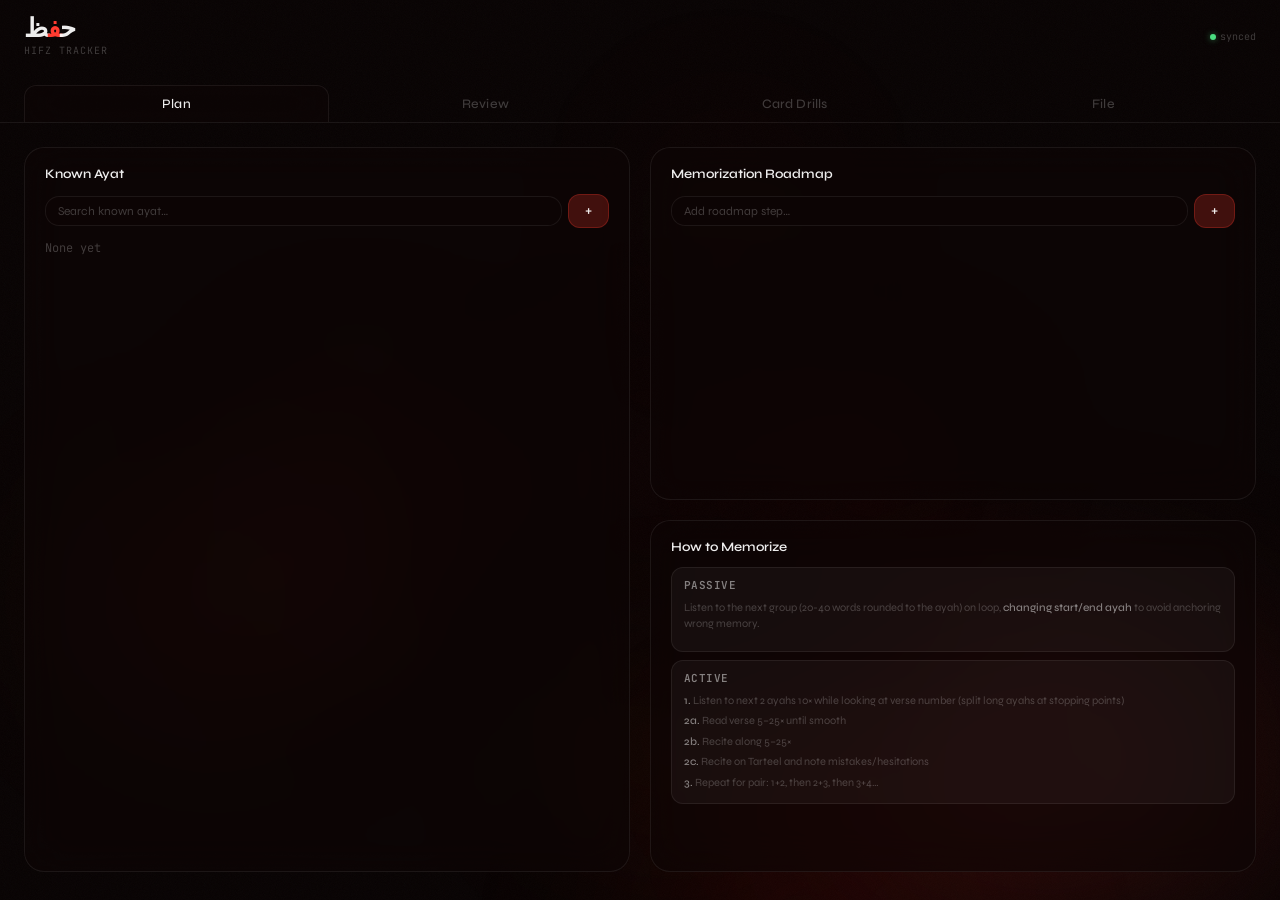
==== commit 62536125: "Add files via upload" ====
--- a/index.html
+++ b/index.html
@@ -2279,6 +2279,110 @@
       color: var(--text-muted);
       margin-top: 6px
     }
+    /* ── MOBILE ── */
+    @media (max-width: 640px) {
+      /* Bottom nav bar */
+      #tabs {
+        position: fixed;
+        bottom: 0; left: 0; right: 0;
+        top: auto;
+        padding: 6px 8px;
+        padding-bottom: calc(6px + env(safe-area-inset-bottom));
+        margin-top: 0;
+        border-bottom: none;
+        border-top: 0.5px solid var(--glass-border);
+        background: rgba(8,3,3,0.9);
+        backdrop-filter: blur(24px);
+        -webkit-backdrop-filter: blur(24px);
+        z-index: 100;
+        gap: 4px
+      }
+      .tab {
+        border-radius: 10px 10px 0 0;
+        padding: 8px 4px;
+        font-size: 11px;
+        border: none
+      }
+      .tab.active {
+        border: none;
+        background: var(--surf2)
+      }
+      /* Push app content above bottom nav */
+      #app { padding-bottom: calc(56px + env(safe-area-inset-bottom)) }
+
+      /* Topbar */
+      #topbar { padding: 12px 16px 0 }
+      .logo-title { font-size: 22px }
+
+      /* Content padding */
+      #content { padding: 14px 14px 0 }
+
+      /* Plan: single column, scrollable stack */
+      .plan-grid {
+        grid-template-columns: 1fr;
+        grid-template-rows: auto;
+        height: auto;
+        gap: 12px;
+        overflow-y: visible
+      }
+      .plan-grid > .plan-box:nth-child(1) { grid-row: auto }
+      .plan-grid > .plan-box:nth-child(3) { grid-column: auto; grid-row: auto }
+      .plan-box { min-height: 180px; max-height: 300px }
+      .plan-box:first-child { max-height: 340px }
+      .plan-steps { max-height: none; flex: 1 }
+      .memorize-steps { max-height: none; flex: 1 }
+      .ayah-list { max-height: none; flex: 1 }
+
+      /* Review */
+      .page-grid { grid-template-columns: repeat(auto-fill, minmax(148px, 1fr)); gap: 10px }
+      .pages-header { gap: 6px }
+
+      /* Flashcard */
+      .flashcard { width: 94vw; height: auto; min-height: 190px }
+      .fc-face { min-height: 190px; padding: 20px 18px }
+      .fc-num { font-size: 44px }
+      .fc-hint { display: none } /* no keyboard on mobile */
+      .fc-btn { padding: 10px 16px; font-size: 12px }
+      .card-deck { min-height: 210px }
+
+      /* Leitner box strip — keep 5 cols but tighter */
+      .lb-strip { gap: 6px }
+      .lb-box { padding: 8px 6px 7px }
+      .lb-box-num { font-size: 17px }
+      .lb-box-label { font-size: 8px }
+      .lb-freq { font-size: 8px }
+
+      /* Fawatih controls wrap smaller */
+      .fawatih-controls { gap: 6px }
+      .fawatih-controls .btn { padding: 7px 10px; font-size: 11px }
+
+      /* Modals → bottom sheet */
+      .modal-backdrop,
+      .add-ayah-modal-backdrop,
+      .ayah-edit-modal-backdrop {
+        align-items: flex-end;
+        padding: 0
+      }
+      .modal,
+      .add-ayah-modal,
+      .ayah-edit-modal {
+        max-width: 100%;
+        border-radius: var(--radius-lg) var(--radius-lg) 0 0;
+        padding: 22px 20px calc(24px + env(safe-area-inset-bottom))
+      }
+      /* npoint setup stays centered */
+      .np-setup-backdrop { align-items: center; padding: 16px }
+      .np-setup-modal { max-width: 100% }
+
+      /* File section full width */
+      .file-section { max-width: 100% }
+
+      /* Disable breathe on mobile (perf) */
+      .pcard { animation: none }
+
+      /* Recent table scrollable */
+      .rtable-box { overflow-x: auto }
+    }
   </style>
 </head>
 
@@ -2355,9 +2459,9 @@
     <div class="add-ayah-modal">
       <div class="aam-title">Add Verse(s)</div>
       <div class="aam-hint">
-        <span style="color:var(--text-dim)">19:1-33</span> · <span style="color:var(--text-dim)">19;-33</span> (from ayah 1) · <span style="color:var(--text-dim)">105;2-</span> (to end) · <span style="color:var(--text-dim)">2:255</span> · <span style="color:var(--text-dim)">93</span><br>
+        <span style="color:var(--text-dim)">19:1-33</span> · <span style="color:var(--text-dim)">19;-33</span> · <span style="color:var(--text-dim)">105;2-</span> · <span style="color:var(--text-dim)">2:255</span> · <span style="color:var(--text-dim)">93</span> · <span style="color:var(--text-dim)">2-4</span> (full surahs)<br>
         <span style="color:var(--text-muted)">Comma = multiple: </span><span style="color:var(--text-dim)">105,103</span> · <span style="color:var(--text-dim)">2;255,2;284-286</span> · <span style="color:var(--text-dim)">93,94,95</span><br>
-        <span style="color:var(--text-muted)">; acts as : — right-click an entry to edit it</span>
+        <span style="color:var(--text-muted)">; = : — right-click an entry to edit</span>
       </div>
       <div class="modal-label" style="margin-bottom:6px">Type</div>
       <div class="aem-type-row">
@@ -3242,6 +3346,20 @@
         return { verses, label: str };
       }
 
+      // surah range: A-B (whole surahs, no colon) — each surah as its own label
+      const surahRangeMatch = str.match(/^(\d+)-(\d+)$/);
+      if (surahRangeMatch) {
+        const [,s1,s2] = surahRangeMatch.map(Number);
+        if (!meta[s1]) return { err: `Surah ${s1} not found.` };
+        if (!meta[s2]) return { err: `Surah ${s2} not found.` };
+        if (s2 < s1) return { err: `${s1}-${s2}: end must be ≥ start.` };
+        const verses = [];
+        for (let s = s1; s <= s2; s++) for (let a = 1; a <= meta[s]; a++) verses.push({surah:s,ayah:a});
+        const surahLabels = [];
+        for (let s = s1; s <= s2; s++) surahLabels.push(String(s));
+        return { verses, label: str, surahLabels };
+      }
+
       // single surah: X
       const surahMatch = str.match(/^(\d+)$/);
       if (surahMatch) {
@@ -3251,7 +3369,7 @@
         return { verses, label: str };
       }
 
-      return { err: `Can't parse "${str}". Use formats like: 2:255, 19:1-33, 19;-33, 105;2-, 93` };
+      return { err: `Can't parse "${str}". Use: 19:1-33, 19;-33, 105;2-, 2:255, 93, 2-4` };
     }
 
     // --- Add Ayah Modal ---
@@ -3312,6 +3430,14 @@
         const [,s,a] = singleMatch.map(Number);
         if (!meta[s] || a < 1 || a > meta[s]) return null;
         return [{surah:s,ayah:a}];
+      }
+      const surahRangeMatch = str.match(/^(\d+)-(\d+)$/);
+      if (surahRangeMatch) {
+        const [,s1,s2] = surahRangeMatch.map(Number);
+        if (!meta[s1] || !meta[s2] || s2 < s1) return null;
+        const vs = [];
+        for (let s = s1; s <= s2; s++) for (let a = 1; a <= meta[s]; a++) vs.push({surah:s,ayah:a});
+        return vs;
       }
       const surahMatch = str.match(/^(\d+)$/);
       if (surahMatch) {
@@ -3626,9 +3752,10 @@
     }
 
     function labelSortKey(label) {
-      // Extract leading surah[:ayah] from labels like "19:1-33", "2:255", "94"
       const withAyah = label.match(/^(\d+):(\d+)/);
       if (withAyah) return parseInt(withAyah[1]) * 10000 + parseInt(withAyah[2]);
+      const surahRange = label.match(/^(\d+)-/);
+      if (surahRange) return parseInt(surahRange[1]) * 10000 + 1;
       const surahOnly = label.match(/^(\d+)$/);
       if (surahOnly) return parseInt(surahOnly[1]) * 10000 + 1;
       return 9999999;
@@ -3873,7 +4000,14 @@
         // Single ayah: X:A — known if A===1
         const single = label.match(/^(\d+):(\d+)$/);
         if (single) { if (parseInt(single[2]) === 1) known.add(parseInt(single[1])); return; }
-        // Whole surah: X — known from beginning
+        // Surah range: X-Y — all known from beginning
+        const surahRange = label.match(/^(\d+)-(\d+)$/);
+        if (surahRange) {
+          const s1 = parseInt(surahRange[1]), s2 = parseInt(surahRange[2]);
+          for (let s = s1; s <= s2; s++) known.add(s);
+          return;
+        }
+        // Whole surah: X
         const pure = label.match(/^(\d+)$/);
         if (pure) { const n = parseInt(pure[1]); if (n >= 1 && n <= 114) known.add(n); }
       });
